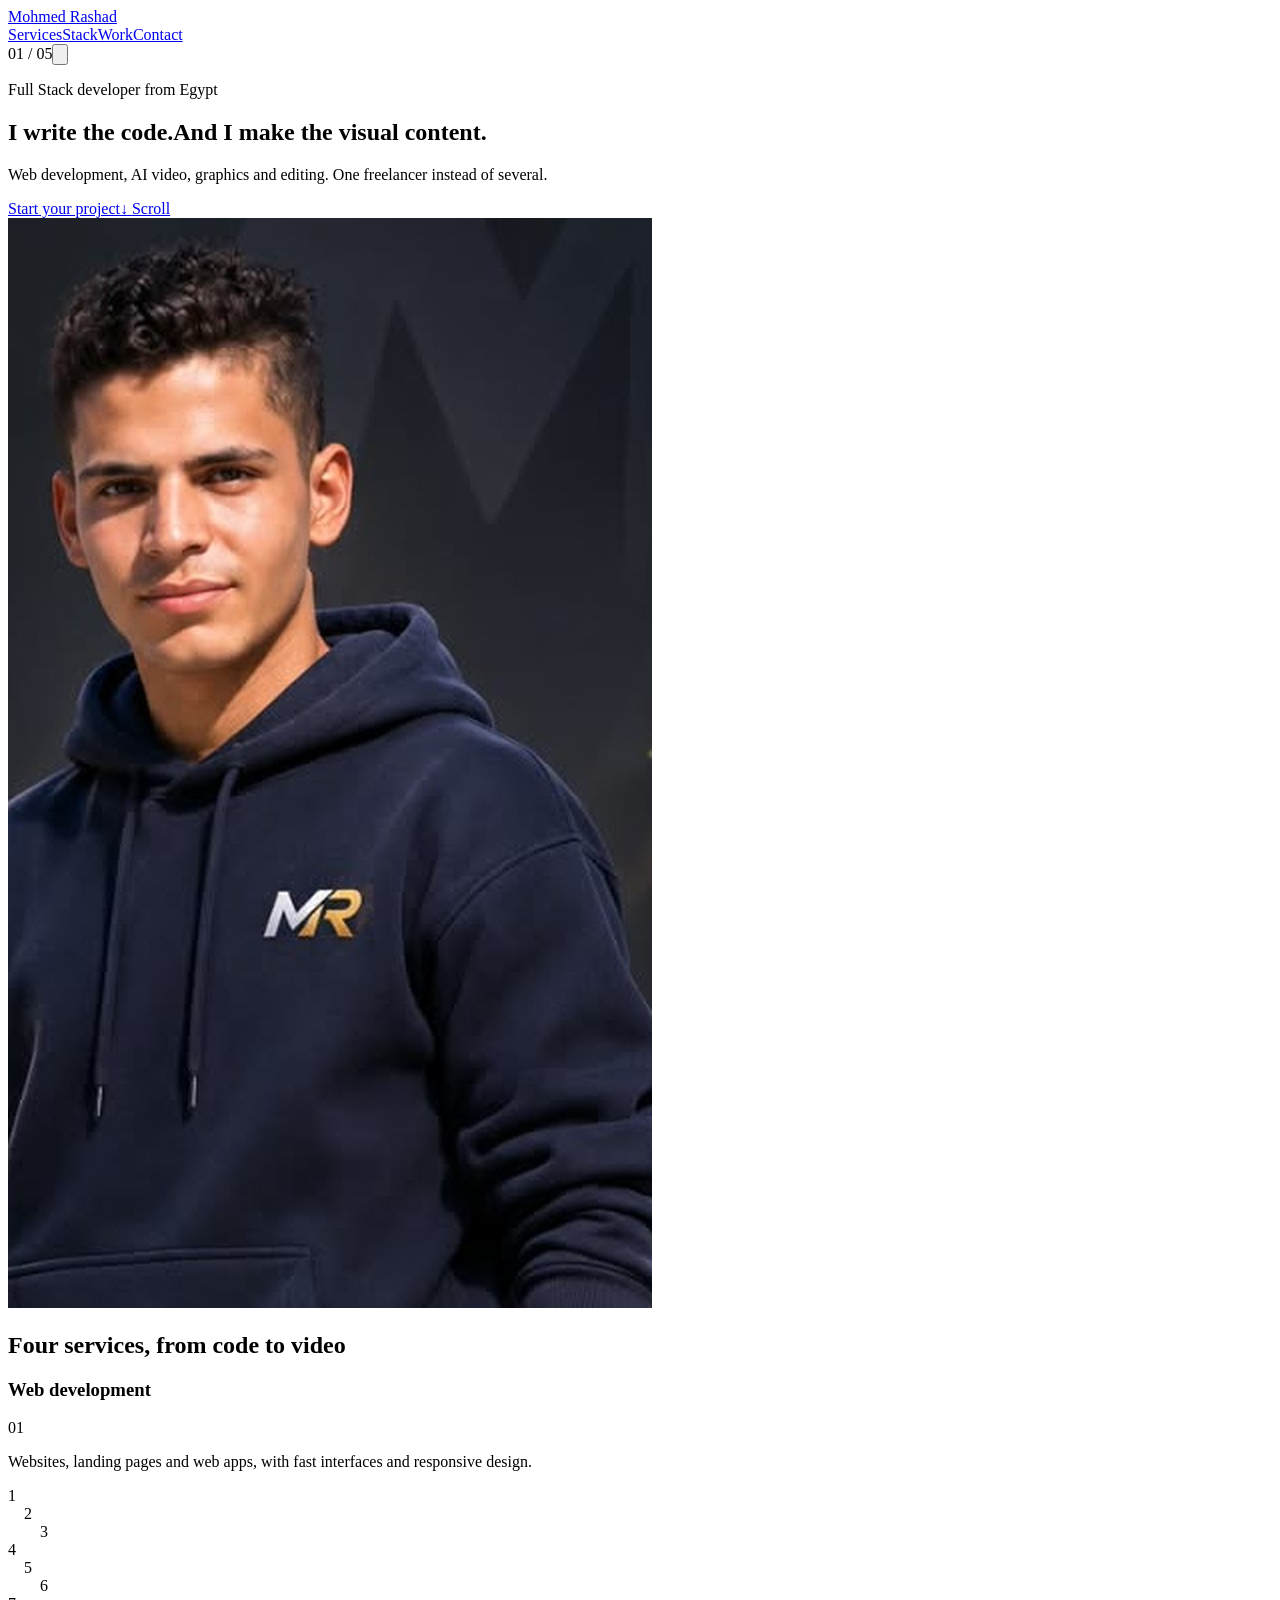
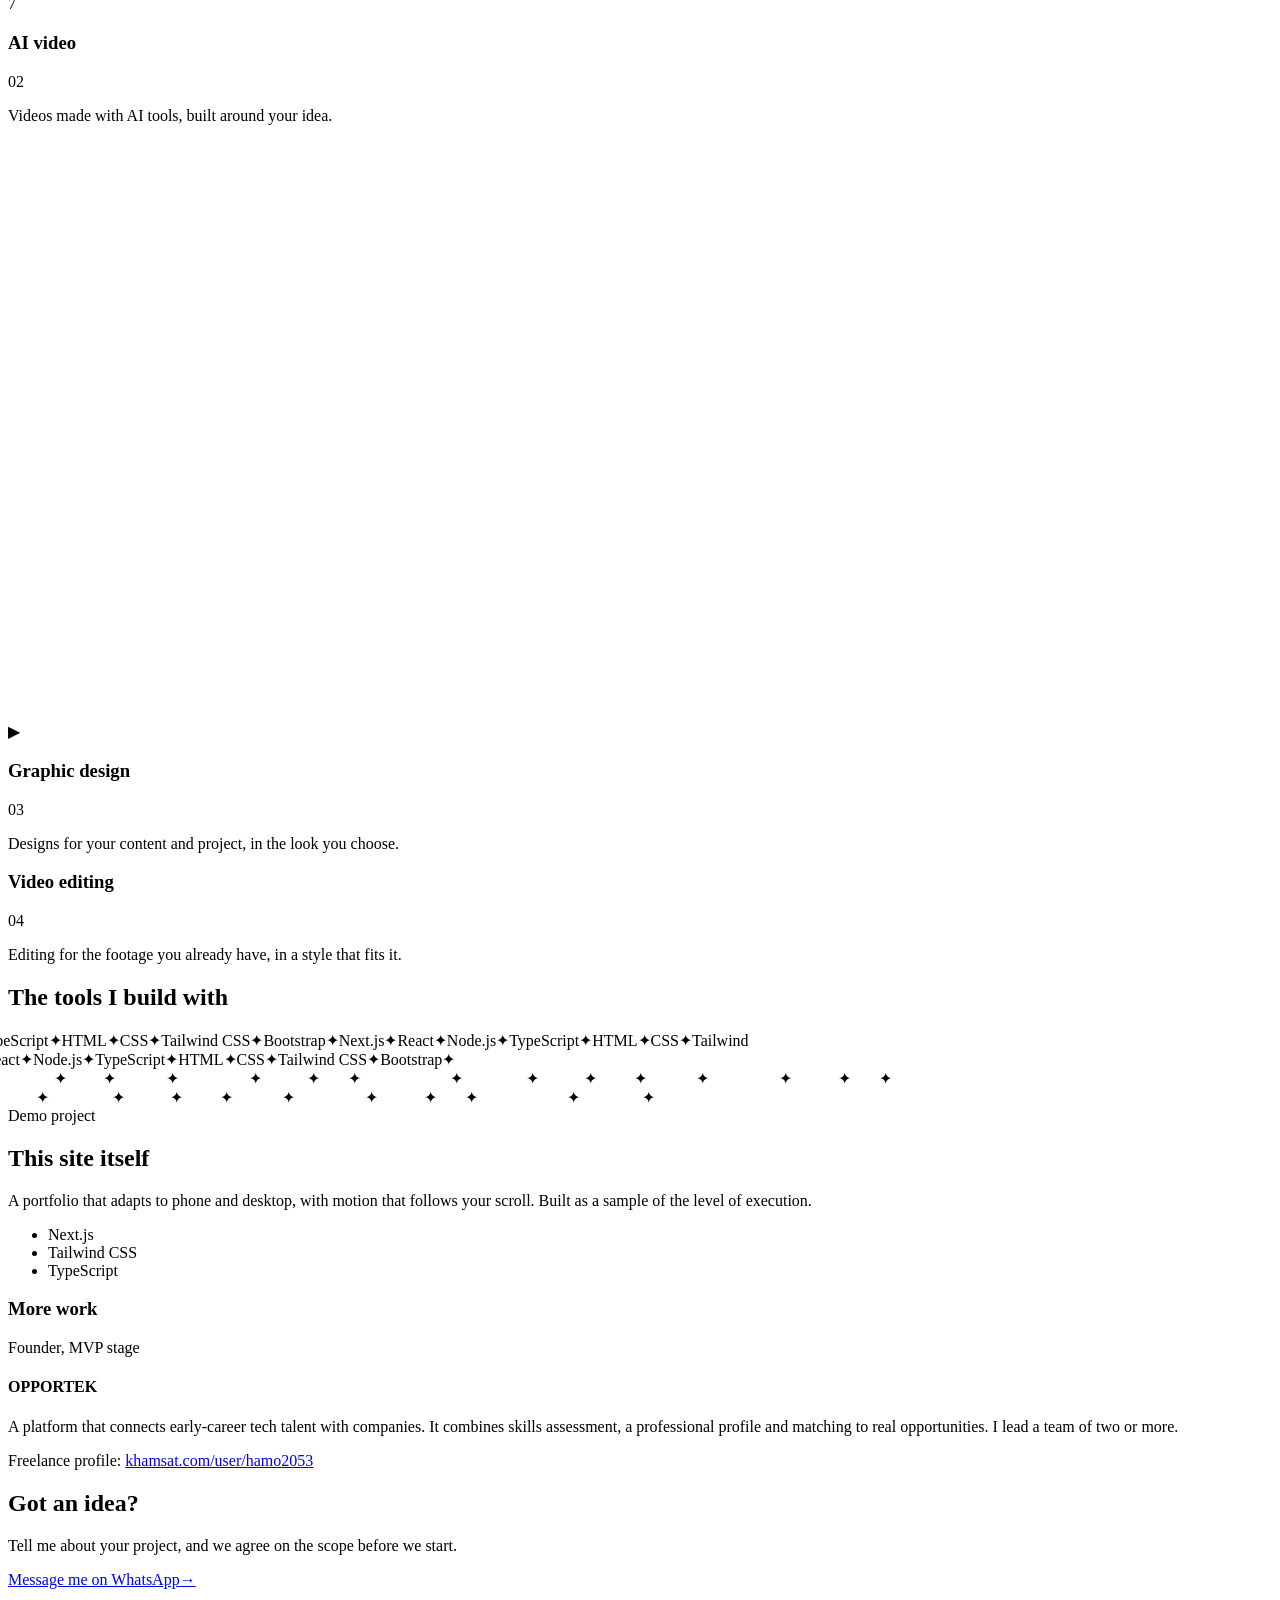
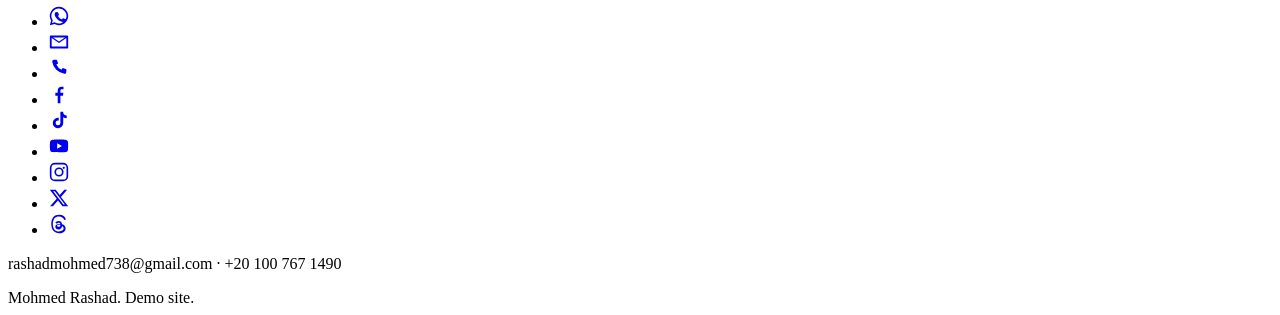
==== index.html @ 0ffff586 "Add site" ====
<!DOCTYPE html><!--8ohWQCSzExVr5HuV6I22x--><html lang="en" dir="ltr"><head><meta charSet="utf-8"/><meta name="viewport" content="width=device-width, initial-scale=1"/><link rel="preload" as="image" href="/mohmed.jpg"/><link rel="stylesheet" href="/_next/static/css/7b2481afb8e5f9ed.css" data-precedence="next"/><link rel="preload" as="script" fetchPriority="low" href="/_next/static/chunks/webpack-4a462cecab786e93.js"/><script src="/_next/static/chunks/4bd1b696-c023c6e3521b1417.js" async=""></script><script src="/_next/static/chunks/255-15b9cc804e0d9c7d.js" async=""></script><script src="/_next/static/chunks/main-app-57e105572605f33e.js" async=""></script><script src="/_next/static/chunks/44530001-bad5cebf75b9317a.js" async=""></script><script src="/_next/static/chunks/943-6d4e2f51609a535b.js" async=""></script><script src="/_next/static/chunks/app/page-1444efe8ddab55c9.js" async=""></script><meta http-equiv="Content-Security-Policy" content="default-src &#x27;self&#x27;; script-src &#x27;self&#x27; &#x27;unsafe-inline&#x27;; style-src &#x27;self&#x27; &#x27;unsafe-inline&#x27;; img-src &#x27;self&#x27; data: https://razhzwxyehsitqlkzyxh.supabase.co; font-src &#x27;self&#x27;; connect-src &#x27;self&#x27; https://razhzwxyehsitqlkzyxh.supabase.co; object-src &#x27;none&#x27;; base-uri &#x27;self&#x27;; form-action &#x27;none&#x27;"/><meta name="referrer" content="strict-origin-when-cross-origin"/><meta name="theme-color" content="#161412"/><title>Mohmed Rashad | Full Stack Developer</title><meta name="description" content="Portfolio of Mohmed Rashad: web development, AI video, graphics and video editing."/><script>try{var t=localStorage.getItem('theme');document.documentElement.dataset.theme=t==='light'?'light':'dark'}catch(e){document.documentElement.dataset.theme='dark'}</script><script src="/_next/static/chunks/polyfills-42372ed130431b0a.js" noModule=""></script></head><body class="antialiased"><div hidden=""><!--$--><!--/$--></div><div><div data-bar="true" class="fixed inset-x-0 top-0 z-50 h-[3px] origin-left scale-x-0 bg-[var(--copper)]"></div><header class="fixed inset-x-0 top-0 z-40 bg-ink/80 backdrop-blur-md"><div class="mx-auto flex max-w-6xl items-center justify-between px-5 py-5 text-paper"><a href="#top" class="font-bold">Mohmed Rashad</a><nav class="hidden gap-7 text-sm md:flex" aria-label="Main navigation"><a href="#services" class="hover:opacity-70">Services</a><a href="#stack" class="hover:opacity-70">Stack</a><a href="#work" class="hover:opacity-70">Work</a><a href="#contact" class="hover:opacity-70">Contact</a></nav><div class="flex items-center gap-4"><span class="font-mono text-sm tabular-nums" dir="ltr"><span data-counter="true">01</span> / <span data-total="true">05</span></span><button type="button" role="switch" aria-checked="false" aria-label="Light mode" class="sw"><span class="sw-thumb"><svg class="sw-moon" viewBox="0 0 24 24" fill="currentColor" aria-hidden="true"><path d="M21 12.8A9 9 0 1 1 11.2 3a7 7 0 0 0 9.8 9.8z"></path></svg><svg class="sw-sun" viewBox="0 0 24 24" fill="none" stroke="currentColor" stroke-width="2.2" stroke-linecap="round" aria-hidden="true"><circle cx="12" cy="12" r="4" fill="currentColor"></circle><path d="M12 2v2M12 20v2M2 12h2M20 12h2M4.9 4.9l1.4 1.4M17.7 17.7l1.4 1.4M4.9 19.1l1.4-1.4M17.7 6.3l1.4-1.4"></path></svg></span></button></div></div></header><main><section id="top" data-sec="true" class="relative flex min-h-screen items-center overflow-hidden bg-ink grain"><div class="relative mx-auto grid w-full max-w-6xl items-center gap-12 px-5 pb-20 pt-32 lg:gap-14 lg:grid-cols-[1fr_auto]"><div><p data-hero="true" class="mask text-sm font-semibold text-cut md:text-base" style="--d:.1s"><span>Full Stack developer from Egypt</span></p><h1 class="mt-5 text-[2.5rem] font-extrabold max-w-3xl leading-[1.08] tracking-tight md:text-6xl md:leading-[1.05] xl:text-7xl"><span data-hero="true" class="mask" style="--d:.2s"><span>I write the code.</span></span><span data-hero="true" class="mask" style="--d:.35s"><span class="text-cut">And I make the visual content.</span></span></h1><p data-hero="true" class="rv mt-8 max-w-xl text-lg leading-8 text-paper/75 md:text-xl" style="--d:.6s">Web development, AI video, graphics and editing. One freelancer instead of several.</p><div data-hero="true" class="rv mt-10 flex flex-wrap items-center gap-4" style="--d:.75s"><a href="#contact" class="rounded-full bg-[var(--copper)] px-8 py-3.5 font-bold text-char transition hover:scale-105">Start your project</a><a href="#services" class="flex items-center gap-2 px-4 py-3 font-semibold text-paper/80 hover:text-paper"><span class="float inline-block">↓</span> <!-- -->Scroll</a></div></div><div data-hero="true" class="rv relative mx-auto w-64 sm:w-72 lg:w-80" style="--d:.5s"><div aria-hidden="true" class="absolute inset-0 translate-x-4 translate-y-4 rounded-[2rem] bg-[var(--copper)]"></div><div data-par="-0.04" class="relative"><img src="/mohmed.jpg" width="644" height="1090" alt="Portrait of Mohmed Rashad" class="relative aspect-[3/4] w-full rounded-[2rem] border border-paper/15 object-cover object-[50%_12%]"/></div></div></div></section><section id="services" data-sec="true" class="pin-wrap relative bg-ink"><div class="pin-sticky sticky top-0 flex h-screen flex-col justify-center overflow-hidden"><div class="mx-auto mb-8 w-full max-w-6xl px-5"><h2 class="rv text-balance text-3xl font-extrabold md:text-5xl">Four services, <span class="text-cut">from code to video</span></h2><div class="mt-5 h-px w-full bg-paper/15"><div data-mark="true" class="h-px origin-left bg-[var(--copper)]" style="transform:scaleX(var(--pp,0))"></div></div></div><div class="pin-track flex w-max gap-6 px-5 md:gap-10 md:px-[8vw]"><article data-panel="true" class="flex h-[58vh] min-h-[420px] w-[82vw] shrink-0 flex-col overflow-hidden rounded-3xl border border-paper/10 bg-ink2 p-6 md:w-[44vw] md:max-w-[640px] md:p-8"><div class="flex items-baseline justify-between"><h3 class="text-2xl font-extrabold md:text-3xl">Web development</h3><span class="font-mono text-cut">01</span></div><p class="mt-2 text-paper/70">Websites, landing pages and web apps, with fast interfaces and responsive design.</p><div dir="ltr" class="mt-auto rounded-2xl bg-ink p-4 font-mono text-xs md:text-sm" aria-hidden="true"><div class="mb-3 flex gap-1.5"><i class="h-2.5 w-2.5 rounded-full bg-[var(--copper)]"></i><i class="h-2.5 w-2.5 rounded-full bg-sand/50"></i><i class="h-2.5 w-2.5 rounded-full bg-sand/25"></i></div><div class="mb-2 flex items-center gap-2" style="opacity:clamp(.12, calc((var(--p,1) - 0.12) * 9), 1);padding-left:0"><span class="text-paper/30">1</span><span class="h-2.5 rounded-full" style="width:62%;background:var(--copper);opacity:1"></span></div><div class="mb-2 flex items-center gap-2" style="opacity:clamp(.12, calc((var(--p,1) - 0.19) * 9), 1);padding-left:16px"><span class="text-paper/30">2</span><span class="h-2.5 rounded-full" style="width:38%;background:var(--sand);opacity:0.5"></span></div><div class="mb-2 flex items-center gap-2" style="opacity:clamp(.12, calc((var(--p,1) - 0.26) * 9), 1);padding-left:32px"><span class="text-paper/30">3</span><span class="h-2.5 rounded-full" style="width:74%;background:var(--copper);opacity:1"></span></div><div class="mb-2 flex items-center gap-2" style="opacity:clamp(.12, calc((var(--p,1) - 0.33) * 9), 1);padding-left:0"><span class="text-paper/30">4</span><span class="h-2.5 rounded-full" style="width:50%;background:var(--sand);opacity:0.5"></span></div><div class="mb-2 flex items-center gap-2" style="opacity:clamp(.12, calc((var(--p,1) - 0.4) * 9), 1);padding-left:16px"><span class="text-paper/30">5</span><span class="h-2.5 rounded-full" style="width:28%;background:var(--copper);opacity:1"></span></div><div class="mb-2 flex items-center gap-2" style="opacity:clamp(.12, calc((var(--p,1) - 0.47000000000000003) * 9), 1);padding-left:32px"><span class="text-paper/30">6</span><span class="h-2.5 rounded-full" style="width:66%;background:var(--sand);opacity:0.5"></span></div><div class="mb-2 flex items-center gap-2" style="opacity:clamp(.12, calc((var(--p,1) - 0.54) * 9), 1);padding-left:0"><span class="text-paper/30">7</span><span class="h-2.5 rounded-full" style="width:44%;background:var(--copper);opacity:1"></span><span class="caret h-4 w-1.5 bg-paper"></span></div></div></article><article data-panel="true" class="flex h-[58vh] min-h-[420px] w-[82vw] shrink-0 flex-col overflow-hidden rounded-3xl border border-paper/10 bg-ink2 p-6 md:w-[44vw] md:max-w-[640px] md:p-8"><div class="flex items-baseline justify-between"><h3 class="text-2xl font-extrabold md:text-3xl">AI video</h3><span class="font-mono text-cut">02</span></div><p class="mt-2 text-paper/70">Videos made with AI tools, built around your idea.</p><div aria-hidden="true" class="relative mt-auto aspect-video w-full overflow-hidden rounded-2xl bg-gradient-to-br from-[var(--copper)] via-[#7a4426] to-char"><div class="absolute rounded-full bg-cream/20" style="width:46%;aspect-ratio:1;left:calc(var(--p,.5) * 60%);top:10%"></div><div class="absolute inset-0 flex items-center justify-center"><span class="flex h-14 w-14 items-center justify-center rounded-full bg-cream text-xl text-char" dir="ltr">▶</span></div><div class="absolute inset-x-4 bottom-4 h-1 rounded-full bg-cream/25"><div class="h-1 rounded-full bg-cream" style="width:calc(var(--p,.5) * 100%)"></div></div></div></article><article data-panel="true" class="flex h-[58vh] min-h-[420px] w-[82vw] shrink-0 flex-col overflow-hidden rounded-3xl border border-paper/10 bg-ink2 p-6 md:w-[44vw] md:max-w-[640px] md:p-8"><div class="flex items-baseline justify-between"><h3 class="text-2xl font-extrabold md:text-3xl">Graphic design</h3><span class="font-mono text-cut">03</span></div><p class="mt-2 text-paper/70">Designs for your content and project, in the look you choose.</p><div aria-hidden="true" class="relative mt-auto flex h-48 items-center justify-center md:h-60"><div class="absolute h-32 w-32 rounded-full bg-[var(--copper)] md:h-40 md:w-40" style="transform:translateX(calc(var(--p,.5) * -70px + 35px))"></div><div class="absolute h-32 w-32 border-2 border-paper md:h-40 md:w-40" style="transform:rotate(calc(var(--p,.5) * 140deg))"></div><div class="absolute h-24 w-24 rounded-2xl bg-sand md:h-28 md:w-28" style="transform:translateX(calc(var(--p,.5) * 70px - 35px)) rotate(calc(var(--p,.5) * -90deg))"></div></div></article><article data-panel="true" class="flex h-[58vh] min-h-[420px] w-[82vw] shrink-0 flex-col overflow-hidden rounded-3xl border border-paper/10 bg-ink2 p-6 md:w-[44vw] md:max-w-[640px] md:p-8"><div class="flex items-baseline justify-between"><h3 class="text-2xl font-extrabold md:text-3xl">Video editing</h3><span class="font-mono text-cut">04</span></div><p class="mt-2 text-paper/70">Editing for the footage you already have, in a style that fits it.</p><div dir="ltr" aria-hidden="true" class="relative mt-auto space-y-2 rounded-2xl bg-ink p-4"><div class="relative h-7"><span class="absolute h-7 rounded-md" style="left:8%;width:30%;background:var(--copper);opacity:1"></span></div><div class="relative h-7"><span class="absolute h-7 rounded-md" style="left:38%;width:24%;background:var(--sand);opacity:0.55"></span></div><div class="relative h-7"><span class="absolute h-7 rounded-md" style="left:64%;width:28%;background:var(--copper);opacity:1"></span></div><div class="relative h-7"><span class="absolute h-7 rounded-md bg-paper/25" style="left:0%;width:22%"></span><span class="absolute h-7 rounded-md bg-paper/25" style="left:26%;width:40%"></span><span class="absolute h-7 rounded-md bg-paper/25" style="left:70%;width:26%"></span></div><div class="absolute inset-y-2 w-0.5 bg-paper" style="left:calc(4% + var(--p,.5) * 92%)"><span class="absolute -top-1 -left-1 h-2.5 w-2.5 rounded-full bg-paper"></span></div></div></article></div></div></section><section id="stack" data-sec="true" class="overflow-hidden bg-paper py-20 text-ink md:py-28"><div class="mx-auto mb-10 max-w-6xl px-5"><h2 class="rv text-3xl font-extrabold md:text-5xl">The tools I build with</h2></div><div class="overflow-hidden" dir="ltr"><div data-row="true" class="flex w-max items-center gap-8 whitespace-nowrap" style="margin-left:-200px"><span class="flex items-center gap-8 text-5xl font-extrabold tracking-tight md:text-8xl"><span style="color:var(--ink)">Next.js</span><span aria-hidden="true" class="text-3xl text-cut">✦</span></span><span class="flex items-center gap-8 text-5xl font-extrabold tracking-tight md:text-8xl"><span style="color:var(--ink)">React</span><span aria-hidden="true" class="text-3xl text-cut">✦</span></span><span class="flex items-center gap-8 text-5xl font-extrabold tracking-tight md:text-8xl"><span style="color:var(--ink)">Node.js</span><span aria-hidden="true" class="text-3xl text-cut">✦</span></span><span class="flex items-center gap-8 text-5xl font-extrabold tracking-tight md:text-8xl"><span style="color:var(--ink)">TypeScript</span><span aria-hidden="true" class="text-3xl text-cut">✦</span></span><span class="flex items-center gap-8 text-5xl font-extrabold tracking-tight md:text-8xl"><span style="color:var(--ink)">HTML</span><span aria-hidden="true" class="text-3xl text-cut">✦</span></span><span class="flex items-center gap-8 text-5xl font-extrabold tracking-tight md:text-8xl"><span style="color:var(--ink)">CSS</span><span aria-hidden="true" class="text-3xl text-cut">✦</span></span><span class="flex items-center gap-8 text-5xl font-extrabold tracking-tight md:text-8xl"><span style="color:var(--ink)">Tailwind CSS</span><span aria-hidden="true" class="text-3xl text-cut">✦</span></span><span class="flex items-center gap-8 text-5xl font-extrabold tracking-tight md:text-8xl"><span style="color:var(--ink)">Bootstrap</span><span aria-hidden="true" class="text-3xl text-cut">✦</span></span><span class="flex items-center gap-8 text-5xl font-extrabold tracking-tight md:text-8xl"><span style="color:var(--ink)">Next.js</span><span aria-hidden="true" class="text-3xl text-cut">✦</span></span><span class="flex items-center gap-8 text-5xl font-extrabold tracking-tight md:text-8xl"><span style="color:var(--ink)">React</span><span aria-hidden="true" class="text-3xl text-cut">✦</span></span><span class="flex items-center gap-8 text-5xl font-extrabold tracking-tight md:text-8xl"><span style="color:var(--ink)">Node.js</span><span aria-hidden="true" class="text-3xl text-cut">✦</span></span><span class="flex items-center gap-8 text-5xl font-extrabold tracking-tight md:text-8xl"><span style="color:var(--ink)">TypeScript</span><span aria-hidden="true" class="text-3xl text-cut">✦</span></span><span class="flex items-center gap-8 text-5xl font-extrabold tracking-tight md:text-8xl"><span style="color:var(--ink)">HTML</span><span aria-hidden="true" class="text-3xl text-cut">✦</span></span><span class="flex items-center gap-8 text-5xl font-extrabold tracking-tight md:text-8xl"><span style="color:var(--ink)">CSS</span><span aria-hidden="true" class="text-3xl text-cut">✦</span></span><span class="flex items-center gap-8 text-5xl font-extrabold tracking-tight md:text-8xl"><span style="color:var(--ink)">Tailwind CSS</span><span aria-hidden="true" class="text-3xl text-cut">✦</span></span><span class="flex items-center gap-8 text-5xl font-extrabold tracking-tight md:text-8xl"><span style="color:var(--ink)">Bootstrap</span><span aria-hidden="true" class="text-3xl text-cut">✦</span></span><span class="flex items-center gap-8 text-5xl font-extrabold tracking-tight md:text-8xl"><span style="color:var(--ink)">Next.js</span><span aria-hidden="true" class="text-3xl text-cut">✦</span></span><span class="flex items-center gap-8 text-5xl font-extrabold tracking-tight md:text-8xl"><span style="color:var(--ink)">React</span><span aria-hidden="true" class="text-3xl text-cut">✦</span></span><span class="flex items-center gap-8 text-5xl font-extrabold tracking-tight md:text-8xl"><span style="color:var(--ink)">Node.js</span><span aria-hidden="true" class="text-3xl text-cut">✦</span></span><span class="flex items-center gap-8 text-5xl font-extrabold tracking-tight md:text-8xl"><span style="color:var(--ink)">TypeScript</span><span aria-hidden="true" class="text-3xl text-cut">✦</span></span><span class="flex items-center gap-8 text-5xl font-extrabold tracking-tight md:text-8xl"><span style="color:var(--ink)">HTML</span><span aria-hidden="true" class="text-3xl text-cut">✦</span></span><span class="flex items-center gap-8 text-5xl font-extrabold tracking-tight md:text-8xl"><span style="color:var(--ink)">CSS</span><span aria-hidden="true" class="text-3xl text-cut">✦</span></span><span class="flex items-center gap-8 text-5xl font-extrabold tracking-tight md:text-8xl"><span style="color:var(--ink)">Tailwind CSS</span><span aria-hidden="true" class="text-3xl text-cut">✦</span></span><span class="flex items-center gap-8 text-5xl font-extrabold tracking-tight md:text-8xl"><span style="color:var(--ink)">Bootstrap</span><span aria-hidden="true" class="text-3xl text-cut">✦</span></span></div></div><div class="h-3 md:h-6"></div><div class="overflow-hidden" dir="ltr"><div data-row="true" class="flex w-max items-center gap-8 whitespace-nowrap" style="margin-left:0px"><span class="flex items-center gap-8 text-5xl font-extrabold tracking-tight md:text-8xl"><span style="color:transparent;-webkit-text-stroke:1.5px var(--ink)">Next.js</span><span aria-hidden="true" class="text-3xl text-cut">✦</span></span><span class="flex items-center gap-8 text-5xl font-extrabold tracking-tight md:text-8xl"><span style="color:transparent;-webkit-text-stroke:1.5px var(--ink)">React</span><span aria-hidden="true" class="text-3xl text-cut">✦</span></span><span class="flex items-center gap-8 text-5xl font-extrabold tracking-tight md:text-8xl"><span style="color:transparent;-webkit-text-stroke:1.5px var(--ink)">Node.js</span><span aria-hidden="true" class="text-3xl text-cut">✦</span></span><span class="flex items-center gap-8 text-5xl font-extrabold tracking-tight md:text-8xl"><span style="color:transparent;-webkit-text-stroke:1.5px var(--ink)">TypeScript</span><span aria-hidden="true" class="text-3xl text-cut">✦</span></span><span class="flex items-center gap-8 text-5xl font-extrabold tracking-tight md:text-8xl"><span style="color:transparent;-webkit-text-stroke:1.5px var(--ink)">HTML</span><span aria-hidden="true" class="text-3xl text-cut">✦</span></span><span class="flex items-center gap-8 text-5xl font-extrabold tracking-tight md:text-8xl"><span style="color:transparent;-webkit-text-stroke:1.5px var(--ink)">CSS</span><span aria-hidden="true" class="text-3xl text-cut">✦</span></span><span class="flex items-center gap-8 text-5xl font-extrabold tracking-tight md:text-8xl"><span style="color:transparent;-webkit-text-stroke:1.5px var(--ink)">Tailwind CSS</span><span aria-hidden="true" class="text-3xl text-cut">✦</span></span><span class="flex items-center gap-8 text-5xl font-extrabold tracking-tight md:text-8xl"><span style="color:transparent;-webkit-text-stroke:1.5px var(--ink)">Bootstrap</span><span aria-hidden="true" class="text-3xl text-cut">✦</span></span><span class="flex items-center gap-8 text-5xl font-extrabold tracking-tight md:text-8xl"><span style="color:transparent;-webkit-text-stroke:1.5px var(--ink)">Next.js</span><span aria-hidden="true" class="text-3xl text-cut">✦</span></span><span class="flex items-center gap-8 text-5xl font-extrabold tracking-tight md:text-8xl"><span style="color:transparent;-webkit-text-stroke:1.5px var(--ink)">React</span><span aria-hidden="true" class="text-3xl text-cut">✦</span></span><span class="flex items-center gap-8 text-5xl font-extrabold tracking-tight md:text-8xl"><span style="color:transparent;-webkit-text-stroke:1.5px var(--ink)">Node.js</span><span aria-hidden="true" class="text-3xl text-cut">✦</span></span><span class="flex items-center gap-8 text-5xl font-extrabold tracking-tight md:text-8xl"><span style="color:transparent;-webkit-text-stroke:1.5px var(--ink)">TypeScript</span><span aria-hidden="true" class="text-3xl text-cut">✦</span></span><span class="flex items-center gap-8 text-5xl font-extrabold tracking-tight md:text-8xl"><span style="color:transparent;-webkit-text-stroke:1.5px var(--ink)">HTML</span><span aria-hidden="true" class="text-3xl text-cut">✦</span></span><span class="flex items-center gap-8 text-5xl font-extrabold tracking-tight md:text-8xl"><span style="color:transparent;-webkit-text-stroke:1.5px var(--ink)">CSS</span><span aria-hidden="true" class="text-3xl text-cut">✦</span></span><span class="flex items-center gap-8 text-5xl font-extrabold tracking-tight md:text-8xl"><span style="color:transparent;-webkit-text-stroke:1.5px var(--ink)">Tailwind CSS</span><span aria-hidden="true" class="text-3xl text-cut">✦</span></span><span class="flex items-center gap-8 text-5xl font-extrabold tracking-tight md:text-8xl"><span style="color:transparent;-webkit-text-stroke:1.5px var(--ink)">Bootstrap</span><span aria-hidden="true" class="text-3xl text-cut">✦</span></span><span class="flex items-center gap-8 text-5xl font-extrabold tracking-tight md:text-8xl"><span style="color:transparent;-webkit-text-stroke:1.5px var(--ink)">Next.js</span><span aria-hidden="true" class="text-3xl text-cut">✦</span></span><span class="flex items-center gap-8 text-5xl font-extrabold tracking-tight md:text-8xl"><span style="color:transparent;-webkit-text-stroke:1.5px var(--ink)">React</span><span aria-hidden="true" class="text-3xl text-cut">✦</span></span><span class="flex items-center gap-8 text-5xl font-extrabold tracking-tight md:text-8xl"><span style="color:transparent;-webkit-text-stroke:1.5px var(--ink)">Node.js</span><span aria-hidden="true" class="text-3xl text-cut">✦</span></span><span class="flex items-center gap-8 text-5xl font-extrabold tracking-tight md:text-8xl"><span style="color:transparent;-webkit-text-stroke:1.5px var(--ink)">TypeScript</span><span aria-hidden="true" class="text-3xl text-cut">✦</span></span><span class="flex items-center gap-8 text-5xl font-extrabold tracking-tight md:text-8xl"><span style="color:transparent;-webkit-text-stroke:1.5px var(--ink)">HTML</span><span aria-hidden="true" class="text-3xl text-cut">✦</span></span><span class="flex items-center gap-8 text-5xl font-extrabold tracking-tight md:text-8xl"><span style="color:transparent;-webkit-text-stroke:1.5px var(--ink)">CSS</span><span aria-hidden="true" class="text-3xl text-cut">✦</span></span><span class="flex items-center gap-8 text-5xl font-extrabold tracking-tight md:text-8xl"><span style="color:transparent;-webkit-text-stroke:1.5px var(--ink)">Tailwind CSS</span><span aria-hidden="true" class="text-3xl text-cut">✦</span></span><span class="flex items-center gap-8 text-5xl font-extrabold tracking-tight md:text-8xl"><span style="color:transparent;-webkit-text-stroke:1.5px var(--ink)">Bootstrap</span><span aria-hidden="true" class="text-3xl text-cut">✦</span></span></div></div></section><section id="work" data-sec="true" class="relative overflow-hidden bg-ink py-24 md:py-36"><div class="mx-auto grid max-w-6xl items-center gap-14 px-5 md:grid-cols-2"><div><span class="rv inline-block rounded-full border border-cut px-4 py-1 text-sm font-semibold text-cut">Demo project</span><h2 class="rv mt-5 text-4xl font-extrabold leading-tight md:text-6xl" style="--d:.1s">This site itself</h2><p class="rv mt-5 max-w-md text-lg leading-8 text-paper/75" style="--d:.2s">A portfolio that adapts to phone and desktop, with motion that follows your scroll. Built as a sample of the level of execution.</p><ul class="rv mt-6 flex flex-wrap gap-2" dir="ltr" style="--d:.3s"><li class="rounded-full bg-paper/10 px-4 py-1.5 text-sm font-medium">Next.js</li><li class="rounded-full bg-paper/10 px-4 py-1.5 text-sm font-medium">Tailwind CSS</li><li class="rounded-full bg-paper/10 px-4 py-1.5 text-sm font-medium">TypeScript</li></ul></div><div aria-hidden="true" class="relative mx-auto h-72 w-full max-w-md md:h-96"><div data-par="0.04" class="absolute right-0 top-0 h-[78%] w-[78%] rounded-2xl border border-paper/15 bg-ink2 p-4"><div class="mb-3 flex gap-1.5"><i class="h-2 w-2 rounded-full bg-paper/40"></i><i class="h-2 w-2 rounded-full bg-paper/25"></i></div><div class="h-3 w-1/2 rounded-full bg-paper/30"></div><div class="mt-3 h-3 w-3/4 rounded-full bg-paper/15"></div></div><div data-par="-0.05" class="absolute bottom-0 left-0 h-[70%] w-[70%] rounded-2xl bg-[var(--copper)] p-4 text-char"><div class="h-4 w-2/3 rounded-full bg-char"></div><div class="mt-3 h-3 w-full rounded-full bg-char/40"></div><div class="mt-2 h-3 w-4/5 rounded-full bg-char/40"></div><div class="mt-6 h-9 w-28 rounded-full bg-char"></div></div></div></div><div class="relative z-10 mx-auto mt-32 max-w-6xl px-5 pt-4"><h3 id="more-work" class="rv scroll-mt-24 text-2xl font-extrabold md:text-3xl">More work</h3><div class="mt-6 grid gap-5 md:grid-cols-2"><article class="rounded-3xl border border-paper/15 bg-ink2 p-6 md:p-8"><span class="inline-block rounded-full border border-cut px-3 py-1 text-xs font-semibold text-cut">Founder, MVP stage</span><h4 class="mt-4 text-2xl font-extrabold">OPPORTEK</h4><p class="mt-3 leading-7 text-paper/75">A platform that connects early-career tech talent with companies. It combines skills assessment, a professional profile and matching to real opportunities. I lead a team of two or more.</p></article></div><p class="rv mt-10 text-sm text-paper/60">Freelance profile:<!-- --> <a href="https://khamsat.com/user/hamo2053" target="_blank" rel="noopener noreferrer" class="text-cut underline underline-offset-4">khamsat.com/user/hamo2053</a></p></div></section><section id="contact" data-sec="true" class="bg-[var(--copper)] px-5 py-24 text-center text-char md:py-36"><h2 class="mask text-5xl font-extrabold md:text-8xl"><span>Got an idea?</span></h2><p class="rv mx-auto mt-5 max-w-md text-lg font-medium">Tell me about your project, and we agree on the scope before we start.</p><div class="rv"><div><a href="https://wa.me/201007671490" target="_blank" rel="noopener noreferrer" class="group relative mt-8 inline-flex items-center gap-3 rounded-full bg-char px-9 py-4 text-lg font-bold text-cream transition-transform duration-300 hover:scale-105 active:scale-95">Message me on WhatsApp<span aria-hidden="true" class="transition-transform duration-300 group-hover:translate-x-1">→</span></a><ul class="mx-auto mt-8 flex max-w-md flex-wrap items-center justify-center gap-3" aria-label="Contact and social links"><li><a href="https://wa.me/201007671490" aria-label="WhatsApp" title="WhatsApp" target="_blank" rel="noopener noreferrer" class="grid h-12 w-12 place-items-center rounded-full border border-char/40 text-char transition duration-300 hover:scale-110 hover:bg-char hover:text-cream"><svg viewBox="0 0 24 24" width="22" height="22" fill="currentColor" aria-hidden="true"><path d="M12 2a10 10 0 0 0-8.6 15.1L2 22l5.1-1.3A10 10 0 1 0 12 2Zm0 1.8a8.2 8.2 0 1 1-4.3 15.2l-.3-.2-3 .8.8-2.9-.2-.3A8.2 8.2 0 0 1 12 3.8Zm-3 3.7c-.2 0-.5.1-.7.4-.3.3-1 1-1 2.4s1 2.8 1.2 3c.1.2 2 3.2 5 4.4 2.5 1 3 .8 3.5.7.6-.1 1.8-.7 2-1.4.3-.7.3-1.3.2-1.4-.1-.1-.3-.2-.6-.3l-1.8-.9c-.2-.1-.4-.1-.6.1l-.8 1c-.1.2-.3.2-.6.1-.3-.1-1.2-.4-2.2-1.400-.8-.7-1.400-1.600-1.500-1.900-.2-.3 0-.4.1-.6l.4-.5.3-.4v-.4l-.9-2.100c-.2-.5-.4-.4-.6-.4Z"></path></svg></a></li><li><a href="mailto:rashadmohmed738@gmail.com" aria-label="Email" title="Email" class="grid h-12 w-12 place-items-center rounded-full border border-char/40 text-char transition duration-300 hover:scale-110 hover:bg-char hover:text-cream"><svg viewBox="0 0 24 24" width="22" height="22" fill="currentColor" aria-hidden="true"><path d="M3 5h18a1 1 0 0 1 1 1v12a1 1 0 0 1-1 1H3a1 1 0 0 1-1-1V6a1 1 0 0 1 1-1Zm1 2.600V17h16V7.600l-8 5.400-8-5.400Zm1.500-.6 6.500 4.400L18.500 7h-13Z"></path></svg></a></li><li><a href="tel:+201007671490" aria-label="Phone" title="Phone" class="grid h-12 w-12 place-items-center rounded-full border border-char/40 text-char transition duration-300 hover:scale-110 hover:bg-char hover:text-cream"><svg viewBox="0 0 24 24" width="22" height="22" fill="currentColor" aria-hidden="true"><path d="M6.600 3h3l1.500 4-2 1.300a11 11 0 0 0 5.600 5.600l1.300-2 4 1.500v3a2 2 0 0 1-2.100 2A16 16 0 0 1 4.600 5.100 2 2 0 0 1 6.600 3Z"></path></svg></a></li><li><a href="https://www.facebook.com/share/1LtPQgAUmu/" aria-label="Facebook" title="Facebook" target="_blank" rel="noopener noreferrer" class="grid h-12 w-12 place-items-center rounded-full border border-char/40 text-char transition duration-300 hover:scale-110 hover:bg-char hover:text-cream"><svg viewBox="0 0 24 24" width="22" height="22" fill="currentColor" aria-hidden="true"><path d="M13.500 22v-8.200h2.800l.5-3.300h-3.300V8.600c0-1 .4-1.700 1.800-1.700h1.600V4.100C16.600 4 15.700 4 14.800 4 12.400 4 10.600 5.500 10.600 8.200v2.300H8v3.300h2.600V22h2.900Z"></path></svg></a></li><li><a href="https://www.tiktok.com/@mr_tecnlogy" aria-label="TikTok" title="TikTok" target="_blank" rel="noopener noreferrer" class="grid h-12 w-12 place-items-center rounded-full border border-char/40 text-char transition duration-300 hover:scale-110 hover:bg-char hover:text-cream"><svg viewBox="0 0 24 24" width="22" height="22" fill="currentColor" aria-hidden="true"><path d="M16.500 3h-3v12.200a2.600 2.600 0 1 1-2.600-2.600c.3 0 .5 0 .8.100V9.600a5.700 5.700 0 1 0 4.900 5.600V9a6.500 6.500 0 0 0 3.800 1.200V7.200A3.900 3.900 0 0 1 16.500 3Z"></path></svg></a></li><li><a href="https://youtube.com/@mrtechnology-e8c?si=Qya4xEziusAWMQGD" aria-label="YouTube" title="YouTube" target="_blank" rel="noopener noreferrer" class="grid h-12 w-12 place-items-center rounded-full border border-char/40 text-char transition duration-300 hover:scale-110 hover:bg-char hover:text-cream"><svg viewBox="0 0 24 24" width="22" height="22" fill="currentColor" aria-hidden="true"><path d="M21.600 7.200a2.500 2.500 0 0 0-1.800-1.800C18.200 5 12 5 12 5s-6.200 0-7.800.4A2.500 2.500 0 0 0 2.400 7.200C2 8.800 2 12 2 12s0 3.200.4 4.800a2.500 2.500 0 0 0 1.800 1.800C5.800 19 12 19 12 19s6.200 0 7.800-.4a2.500 2.500 0 0 0 1.800-1.800c.4-1.600.4-4.800.4-4.800s0-3.200-.4-4.800ZM10 15V9l5.200 3L10 15Z"></path></svg></a></li><li><a href="https://www.instagram.com/mr.technology.9?evlk=MWVzMDhkemQxazZlNQ==" aria-label="Instagram" title="Instagram" target="_blank" rel="noopener noreferrer" class="grid h-12 w-12 place-items-center rounded-full border border-char/40 text-char transition duration-300 hover:scale-110 hover:bg-char hover:text-cream"><svg viewBox="0 0 24 24" width="22" height="22" fill="currentColor" aria-hidden="true"><path d="M7.500 2h9A5.500 5.500 0 0 1 22 7.500v9a5.500 5.500 0 0 1-5.500 5.500h-9A5.500 5.500 0 0 1 2 16.500v-9A5.500 5.500 0 0 1 7.500 2Zm0 1.800A3.700 3.700 0 0 0 3.800 7.500v9a3.700 3.700 0 0 0 3.700 3.700h9a3.700 3.700 0 0 0 3.700-3.700v-9a3.700 3.700 0 0 0-3.700-3.700h-9ZM12 7a5 5 0 1 1 0 10 5 5 0 0 1 0-10Zm0 1.800a3.200 3.200 0 1 0 0 6.400 3.200 3.200 0 0 0 0-6.400Zm5.200-2.600a1.200 1.200 0 1 1 0 2.400 1.200 1.200 0 0 1 0-2.400Z"></path></svg></a></li><li><a href="https://x.com/MRTechnolohgm9" aria-label="X (Twitter)" title="X (Twitter)" target="_blank" rel="noopener noreferrer" class="grid h-12 w-12 place-items-center rounded-full border border-char/40 text-char transition duration-300 hover:scale-110 hover:bg-char hover:text-cream"><svg viewBox="0 0 24 24" width="22" height="22" fill="currentColor" aria-hidden="true"><path d="M17.800 3h3.100l-6.800 7.800L22 21h-6.200l-4.900-6.300L5.300 21H2.200l7.300-8.300L2 3h6.400l4.400 5.800L17.800 3Zm-1.100 16.200h1.700L7.400 4.700H5.600l11.100 14.500Z"></path></svg></a></li><li><a href="https://www.threads.com/@mr.technology.9" aria-label="Threads" title="Threads" target="_blank" rel="noopener noreferrer" class="grid h-12 w-12 place-items-center rounded-full border border-char/40 text-char transition duration-300 hover:scale-110 hover:bg-char hover:text-cream"><svg viewBox="0 0 24 24" width="22" height="22" fill="currentColor" aria-hidden="true"><path d="M12.200 2C6.900 2 3.600 5.500 3.600 12s3.300 10 8.600 10c4.300 0 7-2 7-5.200 0-2.300-1.500-3.900-3.800-4.500-.2-2.300-1.600-3.600-3.800-3.600-1.600 0-2.900.8-3.500 2l1.600.9c.4-.8 1.100-1.100 1.900-1.100 1.100 0 1.800.6 2 1.700a8 8 0 0 0-1.800-.2c-2.300 0-3.800 1.200-3.800 3 0 1.800 1.500 3 3.500 3 2.200 0 3.600-1.300 3.800-3.500 1.100.4 1.700 1.100 1.700 2.200 0 1.800-1.700 3.400-5 3.400-4.200 0-6.700-2.700-6.700-8.200s2.500-8.200 6.700-8.200c3 0 4.900 1.300 5.700 3.800l1.800-.5C18.800 3.800 16.200 2 12.200 2Zm-.6 10.800c.6 0 1.300 0 1.900.2-.1 1.400-.8 2.100-1.900 2.100-.9 0-1.600-.5-1.600-1.200 0-.7.600-1.100 1.600-1.100Z"></path></svg></a></li></ul><p class="mt-5 text-sm font-medium">rashadmohmed738@gmail.com · +20 100 767 1490</p></div></div></section></main><footer class="bg-ink py-6 text-center text-sm text-paper/60">Mohmed Rashad. Demo site.</footer></div><!--$--><!--/$--><script src="/_next/static/chunks/webpack-4a462cecab786e93.js" id="_R_" async=""></script><script>(self.__next_f=self.__next_f||[]).push([0])</script><script>self.__next_f.push([1,"1:\"$Sreact.fragment\"\n2:I[9766,[],\"\"]\n3:I[8924,[],\"\"]\n4:I[1959,[],\"ClientPageRoot\"]\n5:I[1713,[\"730\",\"static/chunks/44530001-bad5cebf75b9317a.js\",\"943\",\"static/chunks/943-6d4e2f51609a535b.js\",\"974\",\"static/chunks/app/page-1444efe8ddab55c9.js\"],\"default\"]\n8:I[4431,[],\"OutletBoundary\"]\na:I[5278,[],\"AsyncMetadataOutlet\"]\nc:I[4431,[],\"ViewportBoundary\"]\ne:I[4431,[],\"MetadataBoundary\"]\nf:\"$Sreact.suspense\"\n11:I[7150,[],\"\"]\n:HL[\"/_next/static/css/7b2481afb8e5f9ed.css\",\"style\"]\n"])</script><script>self.__next_f.push([1,"0:{\"P\":null,\"b\":\"8ohWQCSzExVr5HuV6I22x\",\"p\":\"\",\"c\":[\"\",\"\"],\"i\":false,\"f\":[[[\"\",{\"children\":[\"__PAGE__\",{}]},\"$undefined\",\"$undefined\",true],[\"\",[\"$\",\"$1\",\"c\",{\"children\":[[[\"$\",\"link\",\"0\",{\"rel\":\"stylesheet\",\"href\":\"/_next/static/css/7b2481afb8e5f9ed.css\",\"precedence\":\"next\",\"crossOrigin\":\"$undefined\",\"nonce\":\"$undefined\"}]],[\"$\",\"html\",null,{\"lang\":\"en\",\"dir\":\"ltr\",\"suppressHydrationWarning\":true,\"children\":[[\"$\",\"head\",null,{\"children\":[[\"$\",\"meta\",null,{\"httpEquiv\":\"Content-Security-Policy\",\"content\":\"default-src 'self'; script-src 'self' 'unsafe-inline'; style-src 'self' 'unsafe-inline'; img-src 'self' data: https://razhzwxyehsitqlkzyxh.supabase.co; font-src 'self'; connect-src 'self' https://razhzwxyehsitqlkzyxh.supabase.co; object-src 'none'; base-uri 'self'; form-action 'none'\"}],[\"$\",\"meta\",null,{\"name\":\"referrer\",\"content\":\"strict-origin-when-cross-origin\"}],[\"$\",\"script\",null,{\"dangerouslySetInnerHTML\":{\"__html\":\"try{var t=localStorage.getItem('theme');document.documentElement.dataset.theme=t==='light'?'light':'dark'}catch(e){document.documentElement.dataset.theme='dark'}\"}}]]}],[\"$\",\"body\",null,{\"className\":\"antialiased\",\"children\":[\"$\",\"$L2\",null,{\"parallelRouterKey\":\"children\",\"error\":\"$undefined\",\"errorStyles\":\"$undefined\",\"errorScripts\":\"$undefined\",\"template\":[\"$\",\"$L3\",null,{}],\"templateStyles\":\"$undefined\",\"templateScripts\":\"$undefined\",\"notFound\":[[[\"$\",\"title\",null,{\"children\":\"404: This page could not be found.\"}],[\"$\",\"div\",null,{\"style\":{\"fontFamily\":\"system-ui,\\\"Segoe UI\\\",Roboto,Helvetica,Arial,sans-serif,\\\"Apple Color Emoji\\\",\\\"Segoe UI Emoji\\\"\",\"height\":\"100vh\",\"textAlign\":\"center\",\"display\":\"flex\",\"flexDirection\":\"column\",\"alignItems\":\"center\",\"justifyContent\":\"center\"},\"children\":[\"$\",\"div\",null,{\"children\":[[\"$\",\"style\",null,{\"dangerouslySetInnerHTML\":{\"__html\":\"body{color:#000;background:#fff;margin:0}.next-error-h1{border-right:1px solid rgba(0,0,0,.3)}@media (prefers-color-scheme:dark){body{color:#fff;background:#000}.next-error-h1{border-right:1px solid rgba(255,255,255,.3)}}\"}}],[\"$\",\"h1\",null,{\"className\":\"next-error-h1\",\"style\":{\"display\":\"inline-block\",\"margin\":\"0 20px 0 0\",\"padding\":\"0 23px 0 0\",\"fontSize\":24,\"fontWeight\":500,\"verticalAlign\":\"top\",\"lineHeight\":\"49px\"},\"children\":404}],[\"$\",\"div\",null,{\"style\":{\"display\":\"inline-block\"},\"children\":[\"$\",\"h2\",null,{\"style\":{\"fontSize\":14,\"fontWeight\":400,\"lineHeight\":\"49px\",\"margin\":0},\"children\":\"This page could not be found.\"}]}]]}]}]],[]],\"forbidden\":\"$undefined\",\"unauthorized\":\"$undefined\"}]}]]}]]}],{\"children\":[\"__PAGE__\",[\"$\",\"$1\",\"c\",{\"children\":[[\"$\",\"$L4\",null,{\"Component\":\"$5\",\"searchParams\":{},\"params\":{},\"promises\":[\"$@6\",\"$@7\"]}],null,[\"$\",\"$L8\",null,{\"children\":[\"$L9\",[\"$\",\"$La\",null,{\"promise\":\"$@b\"}]]}]]}],{},null,false]},null,false],[\"$\",\"$1\",\"h\",{\"children\":[null,[[\"$\",\"$Lc\",null,{\"children\":\"$Ld\"}],null],[\"$\",\"$Le\",null,{\"children\":[\"$\",\"div\",null,{\"hidden\":true,\"children\":[\"$\",\"$f\",null,{\"fallback\":null,\"children\":\"$L10\"}]}]}]]}],false]],\"m\":\"$undefined\",\"G\":[\"$11\",[]],\"s\":false,\"S\":true}\n"])</script><script>self.__next_f.push([1,"6:{}\n7:\"$0:f:0:1:2:children:1:props:children:0:props:params\"\n"])</script><script>self.__next_f.push([1,"d:[[\"$\",\"meta\",\"0\",{\"charSet\":\"utf-8\"}],[\"$\",\"meta\",\"1\",{\"name\":\"viewport\",\"content\":\"width=device-width, initial-scale=1\"}],[\"$\",\"meta\",\"2\",{\"name\":\"theme-color\",\"content\":\"#161412\"}]]\n9:null\n"])</script><script>self.__next_f.push([1,"b:{\"metadata\":[[\"$\",\"title\",\"0\",{\"children\":\"Mohmed Rashad | Full Stack Developer\"}],[\"$\",\"meta\",\"1\",{\"name\":\"description\",\"content\":\"Portfolio of Mohmed Rashad: web development, AI video, graphics and video editing.\"}]],\"error\":null,\"digest\":\"$undefined\"}\n"])</script><script>self.__next_f.push([1,"10:\"$b:metadata\"\n"])</script></body></html>
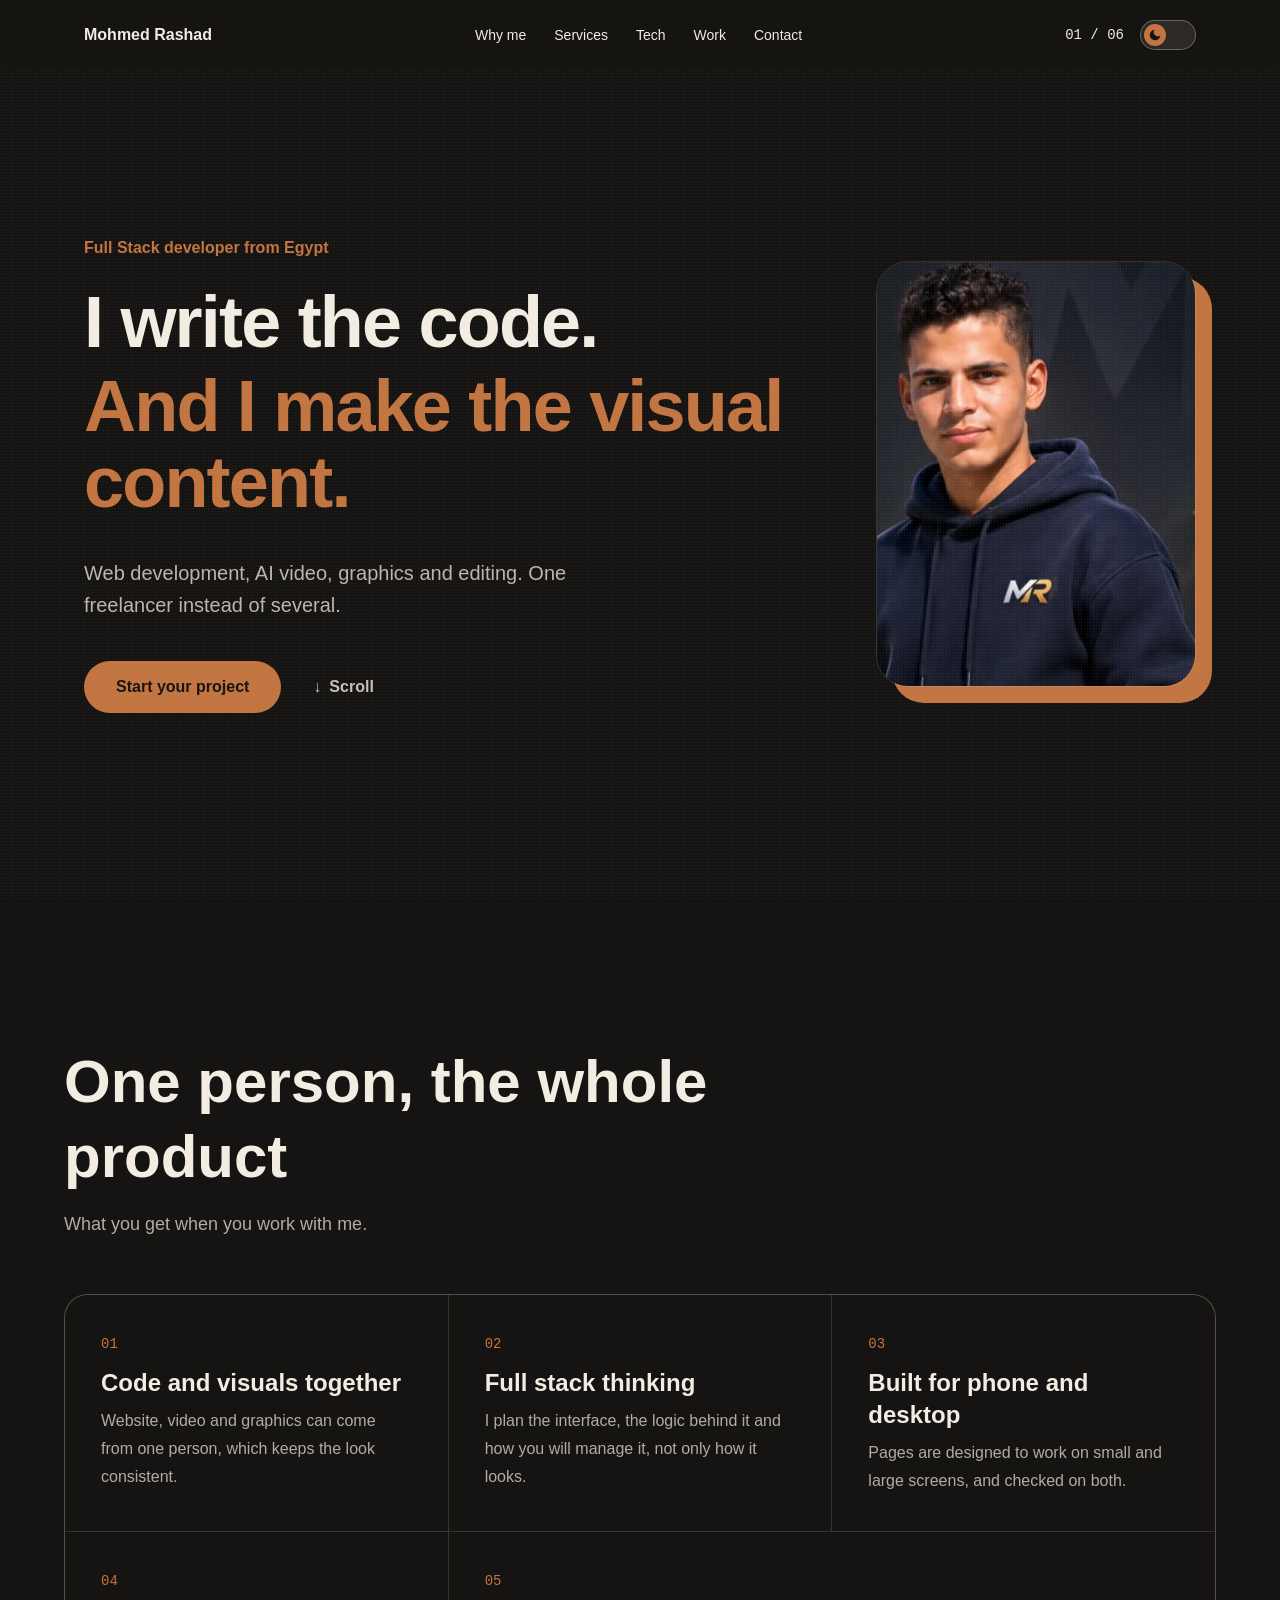
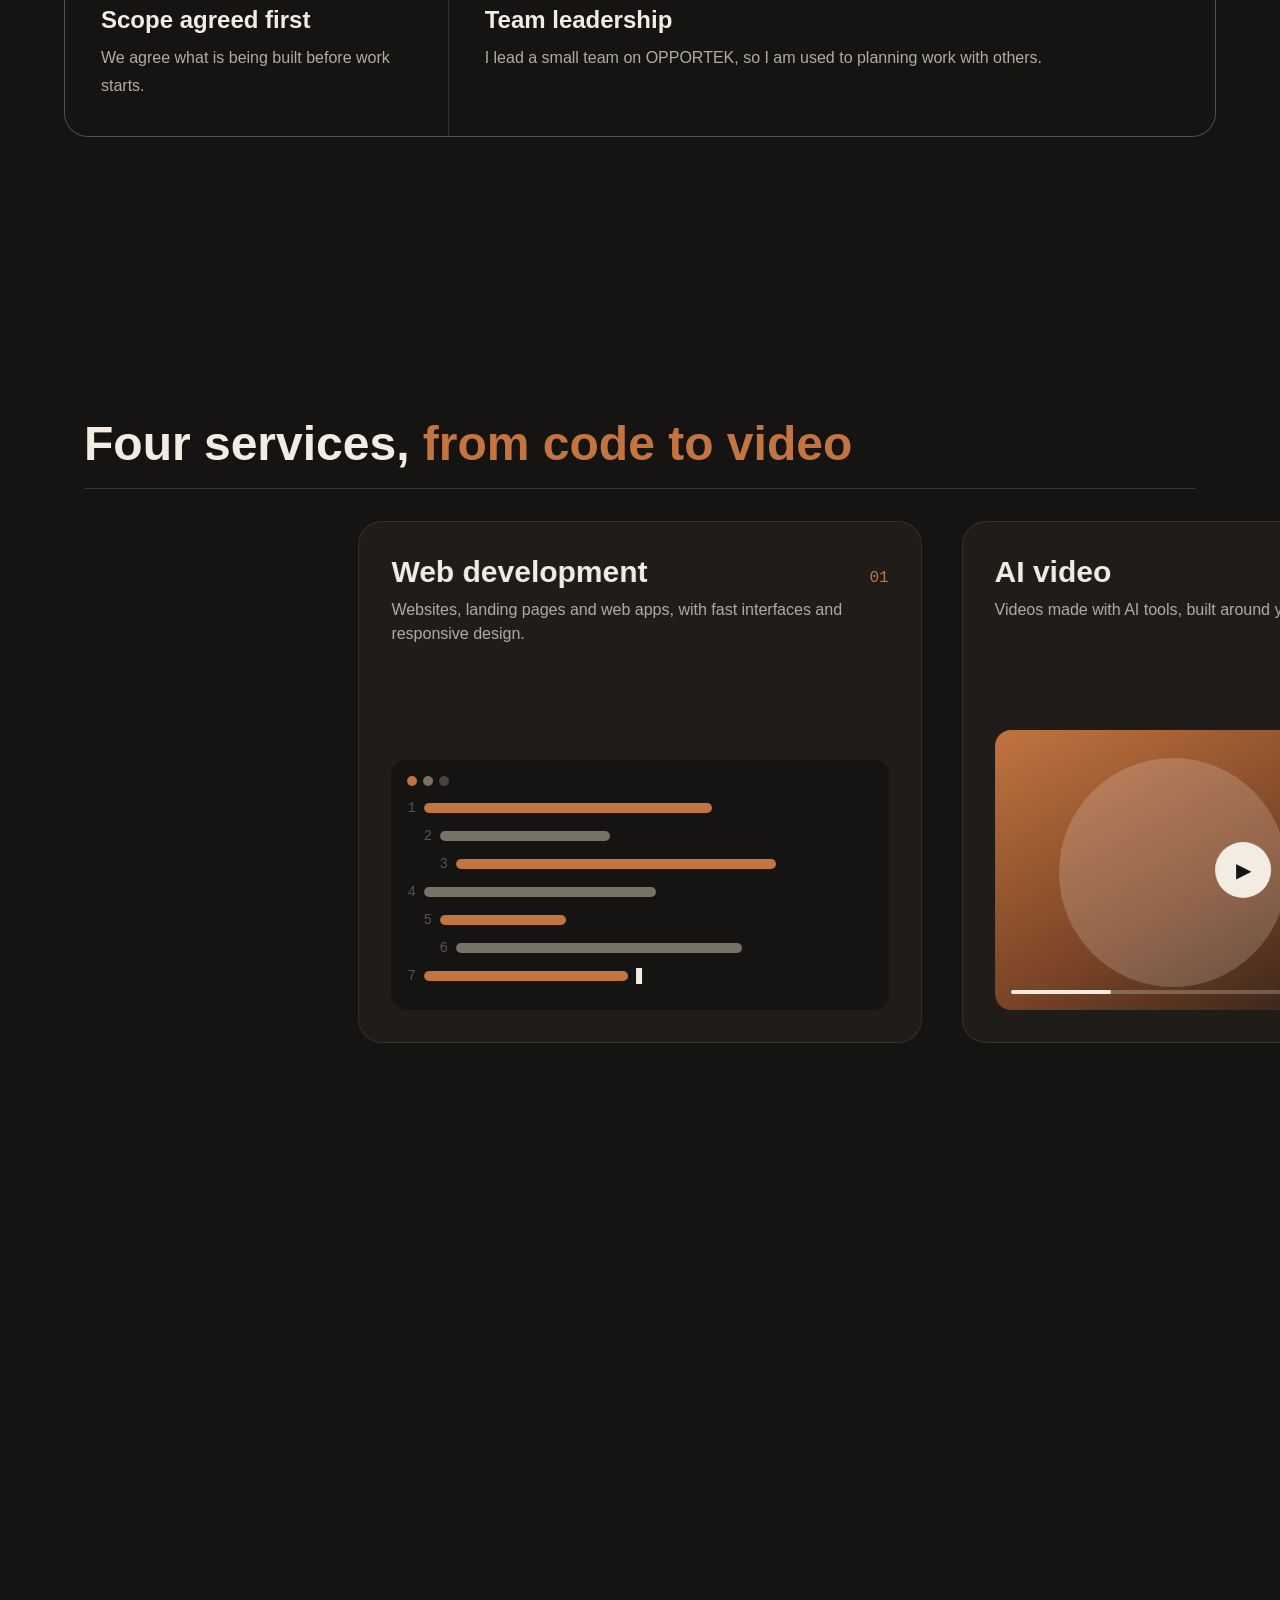
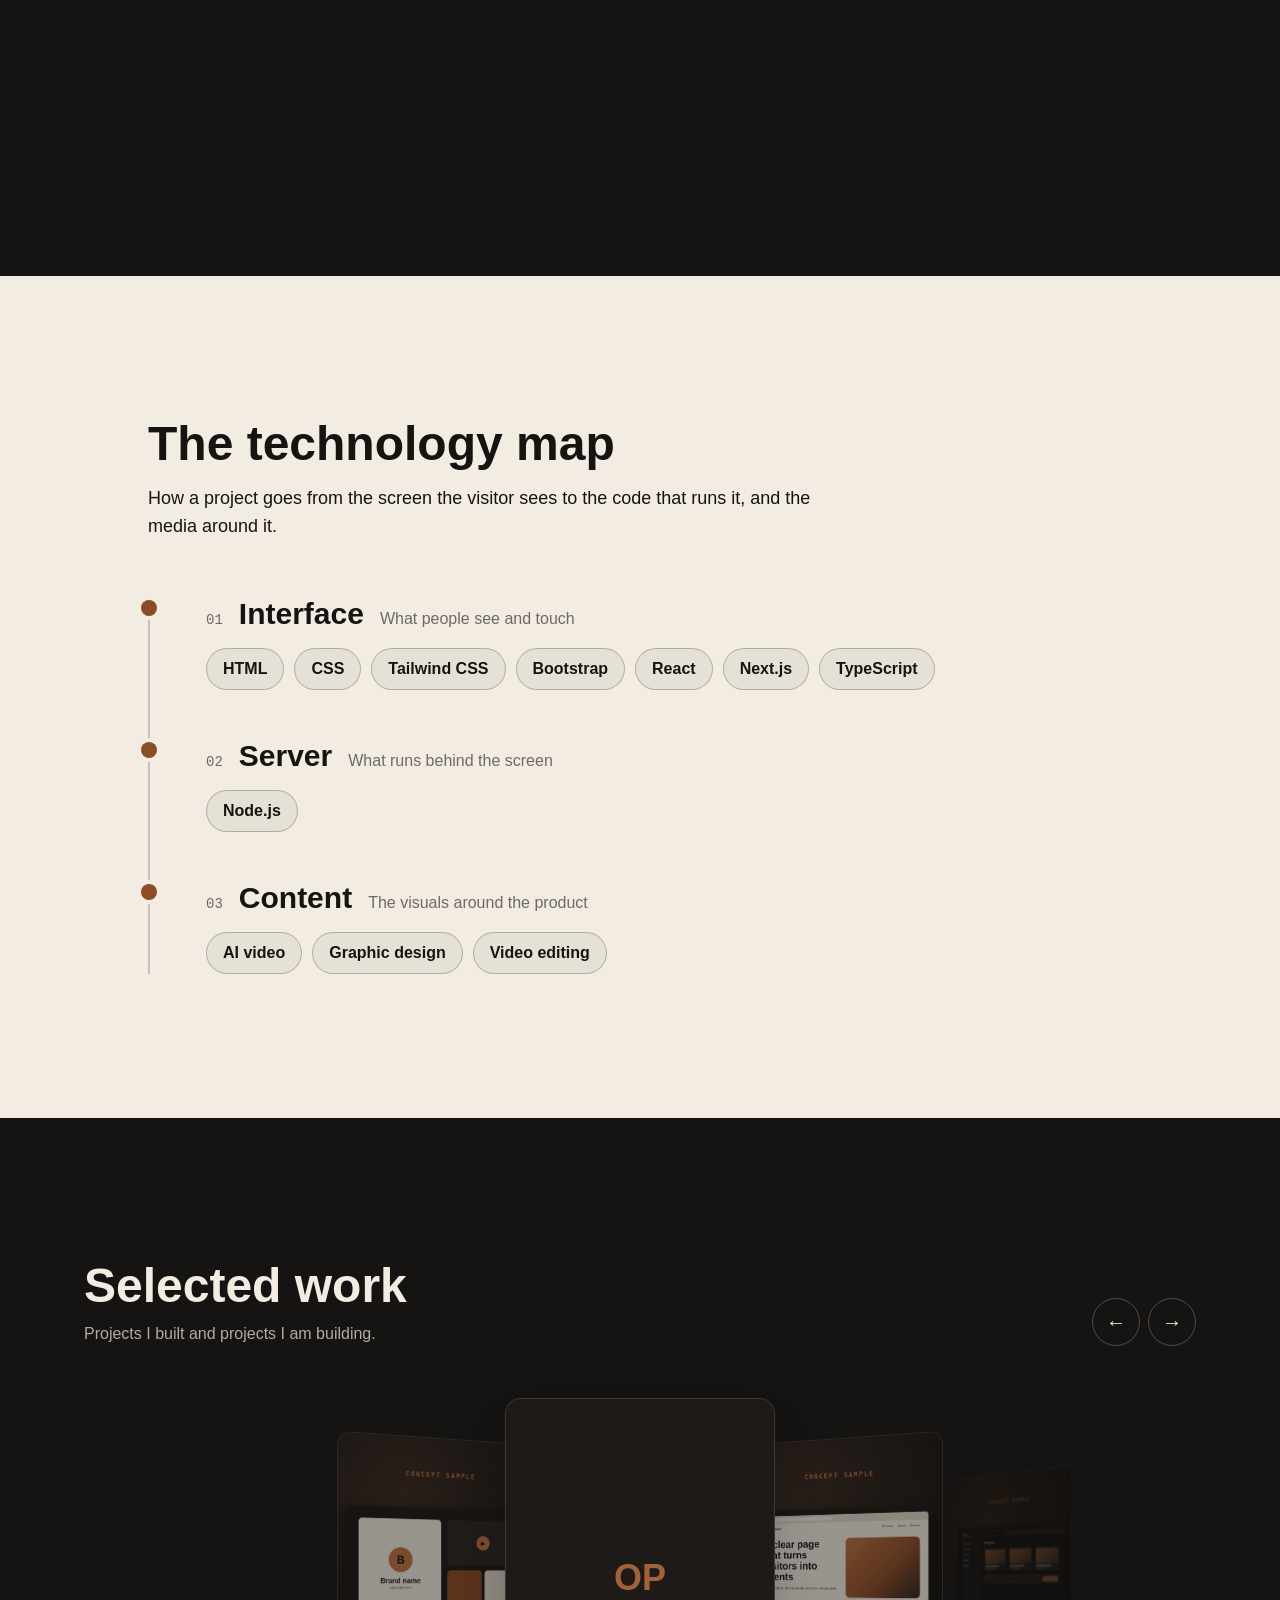
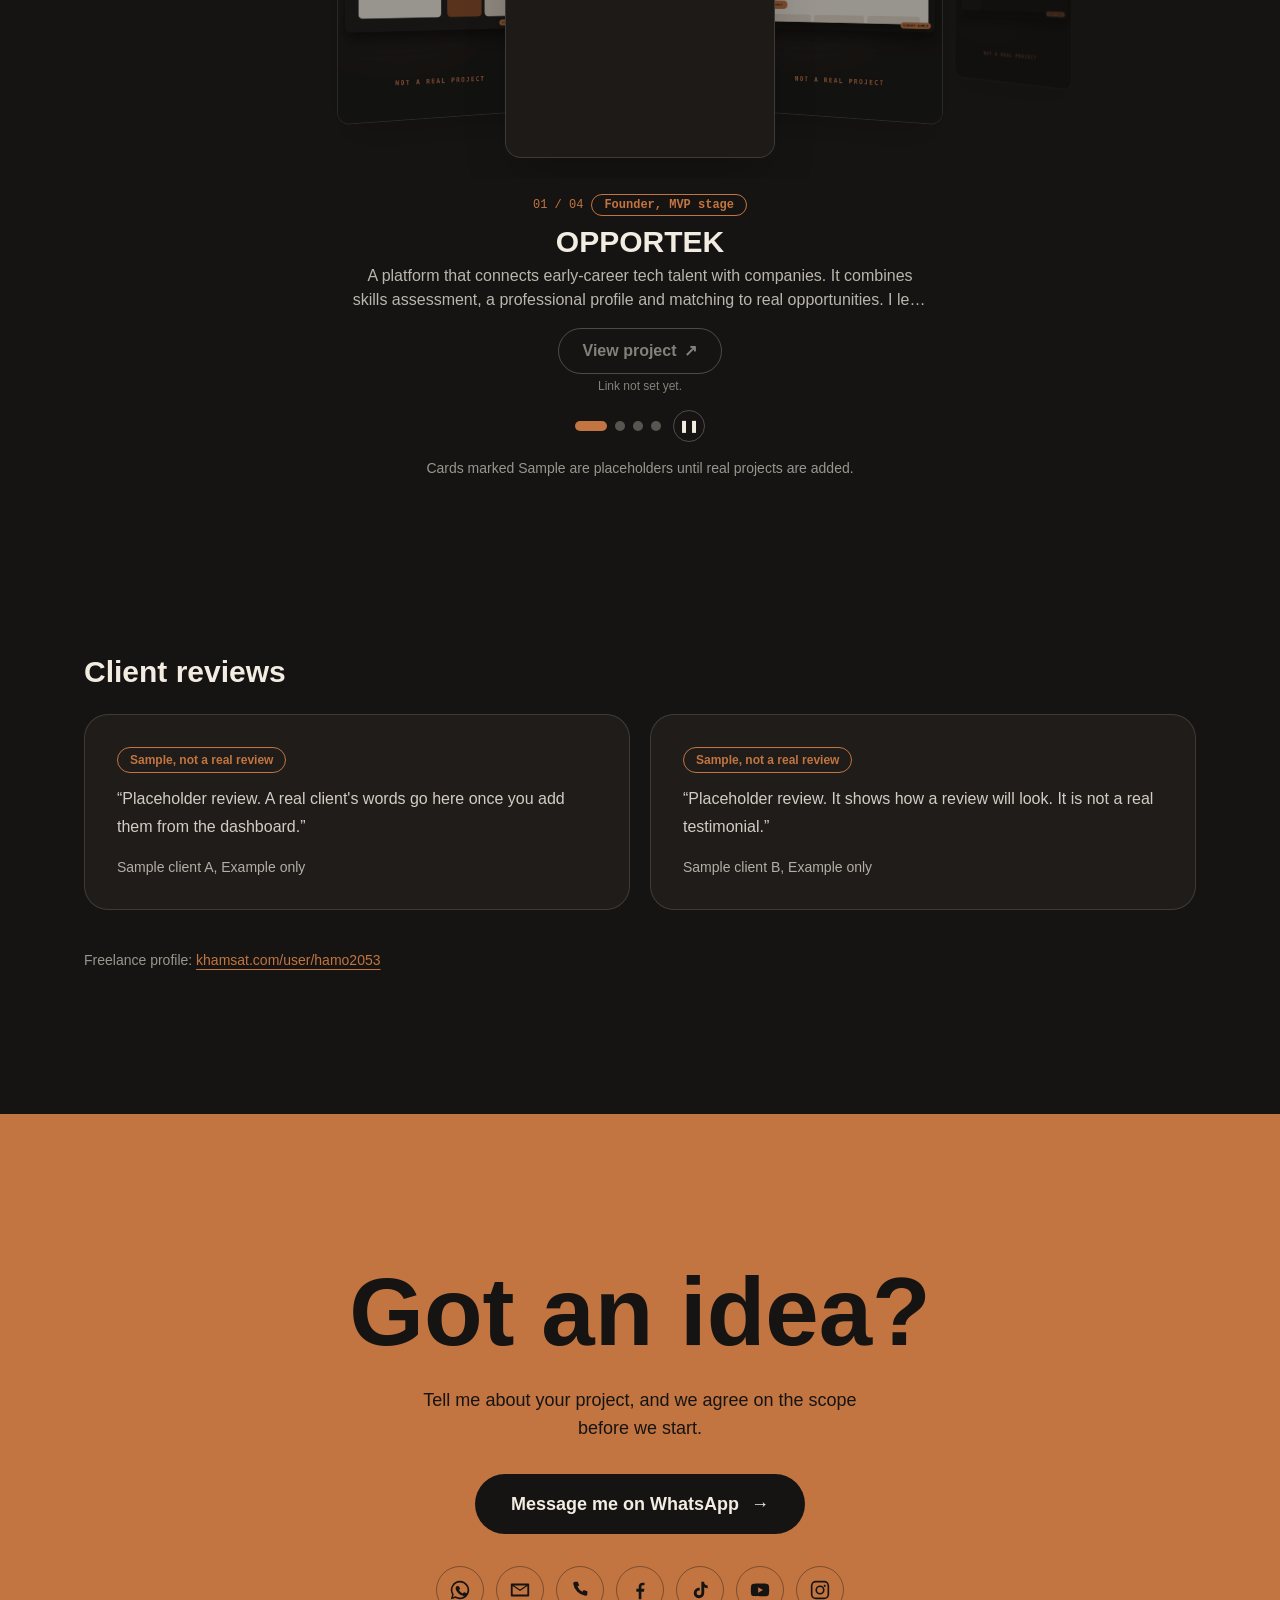
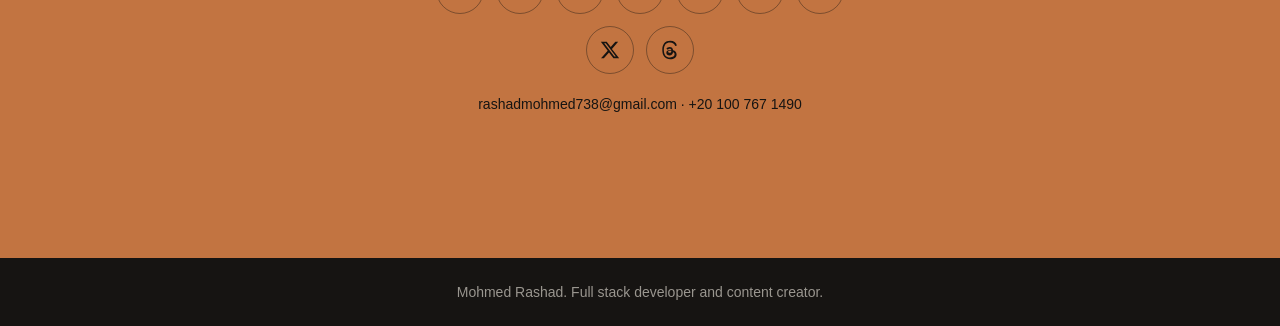
==== commit 31fe9e06: "Publish redesigned portfolio pages" ====
--- a/index.html
+++ b/index.html
@@ -1 +1 @@
-<!DOCTYPE html><!--8ohWQCSzExVr5HuV6I22x--><html lang="en" dir="ltr"><head><meta charSet="utf-8"/><meta name="viewport" content="width=device-width, initial-scale=1"/><link rel="preload" as="image" href="/mohmed.jpg"/><link rel="stylesheet" href="/_next/static/css/7b2481afb8e5f9ed.css" data-precedence="next"/><link rel="preload" as="script" fetchPriority="low" href="/_next/static/chunks/webpack-4a462cecab786e93.js"/><script src="/_next/static/chunks/4bd1b696-c023c6e3521b1417.js" async=""></script><script src="/_next/static/chunks/255-15b9cc804e0d9c7d.js" async=""></script><script src="/_next/static/chunks/main-app-57e105572605f33e.js" async=""></script><script src="/_next/static/chunks/44530001-bad5cebf75b9317a.js" async=""></script><script src="/_next/static/chunks/943-6d4e2f51609a535b.js" async=""></script><script src="/_next/static/chunks/app/page-1444efe8ddab55c9.js" async=""></script><meta http-equiv="Content-Security-Policy" content="default-src &#x27;self&#x27;; script-src &#x27;self&#x27; &#x27;unsafe-inline&#x27;; style-src &#x27;self&#x27; &#x27;unsafe-inline&#x27;; img-src &#x27;self&#x27; data: https://razhzwxyehsitqlkzyxh.supabase.co; font-src &#x27;self&#x27;; connect-src &#x27;self&#x27; https://razhzwxyehsitqlkzyxh.supabase.co; object-src &#x27;none&#x27;; base-uri &#x27;self&#x27;; form-action &#x27;none&#x27;"/><meta name="referrer" content="strict-origin-when-cross-origin"/><meta name="theme-color" content="#161412"/><title>Mohmed Rashad | Full Stack Developer</title><meta name="description" content="Portfolio of Mohmed Rashad: web development, AI video, graphics and video editing."/><script>try{var t=localStorage.getItem('theme');document.documentElement.dataset.theme=t==='light'?'light':'dark'}catch(e){document.documentElement.dataset.theme='dark'}</script><script src="/_next/static/chunks/polyfills-42372ed130431b0a.js" noModule=""></script></head><body class="antialiased"><div hidden=""><!--$--><!--/$--></div><div><div data-bar="true" class="fixed inset-x-0 top-0 z-50 h-[3px] origin-left scale-x-0 bg-[var(--copper)]"></div><header class="fixed inset-x-0 top-0 z-40 bg-ink/80 backdrop-blur-md"><div class="mx-auto flex max-w-6xl items-center justify-between px-5 py-5 text-paper"><a href="#top" class="font-bold">Mohmed Rashad</a><nav class="hidden gap-7 text-sm md:flex" aria-label="Main navigation"><a href="#services" class="hover:opacity-70">Services</a><a href="#stack" class="hover:opacity-70">Stack</a><a href="#work" class="hover:opacity-70">Work</a><a href="#contact" class="hover:opacity-70">Contact</a></nav><div class="flex items-center gap-4"><span class="font-mono text-sm tabular-nums" dir="ltr"><span data-counter="true">01</span> / <span data-total="true">05</span></span><button type="button" role="switch" aria-checked="false" aria-label="Light mode" class="sw"><span class="sw-thumb"><svg class="sw-moon" viewBox="0 0 24 24" fill="currentColor" aria-hidden="true"><path d="M21 12.8A9 9 0 1 1 11.2 3a7 7 0 0 0 9.8 9.8z"></path></svg><svg class="sw-sun" viewBox="0 0 24 24" fill="none" stroke="currentColor" stroke-width="2.2" stroke-linecap="round" aria-hidden="true"><circle cx="12" cy="12" r="4" fill="currentColor"></circle><path d="M12 2v2M12 20v2M2 12h2M20 12h2M4.9 4.9l1.4 1.4M17.7 17.7l1.4 1.4M4.9 19.1l1.4-1.4M17.7 6.3l1.4-1.4"></path></svg></span></button></div></div></header><main><section id="top" data-sec="true" class="relative flex min-h-screen items-center overflow-hidden bg-ink grain"><div class="relative mx-auto grid w-full max-w-6xl items-center gap-12 px-5 pb-20 pt-32 lg:gap-14 lg:grid-cols-[1fr_auto]"><div><p data-hero="true" class="mask text-sm font-semibold text-cut md:text-base" style="--d:.1s"><span>Full Stack developer from Egypt</span></p><h1 class="mt-5 text-[2.5rem] font-extrabold max-w-3xl leading-[1.08] tracking-tight md:text-6xl md:leading-[1.05] xl:text-7xl"><span data-hero="true" class="mask" style="--d:.2s"><span>I write the code.</span></span><span data-hero="true" class="mask" style="--d:.35s"><span class="text-cut">And I make the visual content.</span></span></h1><p data-hero="true" class="rv mt-8 max-w-xl text-lg leading-8 text-paper/75 md:text-xl" style="--d:.6s">Web development, AI video, graphics and editing. One freelancer instead of several.</p><div data-hero="true" class="rv mt-10 flex flex-wrap items-center gap-4" style="--d:.75s"><a href="#contact" class="rounded-full bg-[var(--copper)] px-8 py-3.5 font-bold text-char transition hover:scale-105">Start your project</a><a href="#services" class="flex items-center gap-2 px-4 py-3 font-semibold text-paper/80 hover:text-paper"><span class="float inline-block">↓</span> <!-- -->Scroll</a></div></div><div data-hero="true" class="rv relative mx-auto w-64 sm:w-72 lg:w-80" style="--d:.5s"><div aria-hidden="true" class="absolute inset-0 translate-x-4 translate-y-4 rounded-[2rem] bg-[var(--copper)]"></div><div data-par="-0.04" class="relative"><img src="/mohmed.jpg" width="644" height="1090" alt="Portrait of Mohmed Rashad" class="relative aspect-[3/4] w-full rounded-[2rem] border border-paper/15 object-cover object-[50%_12%]"/></div></div></div></section><section id="services" data-sec="true" class="pin-wrap relative bg-ink"><div class="pin-sticky sticky top-0 flex h-screen flex-col justify-center overflow-hidden"><div class="mx-auto mb-8 w-full max-w-6xl px-5"><h2 class="rv text-balance text-3xl font-extrabold md:text-5xl">Four services, <span class="text-cut">from code to video</span></h2><div class="mt-5 h-px w-full bg-paper/15"><div data-mark="true" class="h-px origin-left bg-[var(--copper)]" style="transform:scaleX(var(--pp,0))"></div></div></div><div class="pin-track flex w-max gap-6 px-5 md:gap-10 md:px-[8vw]"><article data-panel="true" class="flex h-[58vh] min-h-[420px] w-[82vw] shrink-0 flex-col overflow-hidden rounded-3xl border border-paper/10 bg-ink2 p-6 md:w-[44vw] md:max-w-[640px] md:p-8"><div class="flex items-baseline justify-between"><h3 class="text-2xl font-extrabold md:text-3xl">Web development</h3><span class="font-mono text-cut">01</span></div><p class="mt-2 text-paper/70">Websites, landing pages and web apps, with fast interfaces and responsive design.</p><div dir="ltr" class="mt-auto rounded-2xl bg-ink p-4 font-mono text-xs md:text-sm" aria-hidden="true"><div class="mb-3 flex gap-1.5"><i class="h-2.5 w-2.5 rounded-full bg-[var(--copper)]"></i><i class="h-2.5 w-2.5 rounded-full bg-sand/50"></i><i class="h-2.5 w-2.5 rounded-full bg-sand/25"></i></div><div class="mb-2 flex items-center gap-2" style="opacity:clamp(.12, calc((var(--p,1) - 0.12) * 9), 1);padding-left:0"><span class="text-paper/30">1</span><span class="h-2.5 rounded-full" style="width:62%;background:var(--copper);opacity:1"></span></div><div class="mb-2 flex items-center gap-2" style="opacity:clamp(.12, calc((var(--p,1) - 0.19) * 9), 1);padding-left:16px"><span class="text-paper/30">2</span><span class="h-2.5 rounded-full" style="width:38%;background:var(--sand);opacity:0.5"></span></div><div class="mb-2 flex items-center gap-2" style="opacity:clamp(.12, calc((var(--p,1) - 0.26) * 9), 1);padding-left:32px"><span class="text-paper/30">3</span><span class="h-2.5 rounded-full" style="width:74%;background:var(--copper);opacity:1"></span></div><div class="mb-2 flex items-center gap-2" style="opacity:clamp(.12, calc((var(--p,1) - 0.33) * 9), 1);padding-left:0"><span class="text-paper/30">4</span><span class="h-2.5 rounded-full" style="width:50%;background:var(--sand);opacity:0.5"></span></div><div class="mb-2 flex items-center gap-2" style="opacity:clamp(.12, calc((var(--p,1) - 0.4) * 9), 1);padding-left:16px"><span class="text-paper/30">5</span><span class="h-2.5 rounded-full" style="width:28%;background:var(--copper);opacity:1"></span></div><div class="mb-2 flex items-center gap-2" style="opacity:clamp(.12, calc((var(--p,1) - 0.47000000000000003) * 9), 1);padding-left:32px"><span class="text-paper/30">6</span><span class="h-2.5 rounded-full" style="width:66%;background:var(--sand);opacity:0.5"></span></div><div class="mb-2 flex items-center gap-2" style="opacity:clamp(.12, calc((var(--p,1) - 0.54) * 9), 1);padding-left:0"><span class="text-paper/30">7</span><span class="h-2.5 rounded-full" style="width:44%;background:var(--copper);opacity:1"></span><span class="caret h-4 w-1.5 bg-paper"></span></div></div></article><article data-panel="true" class="flex h-[58vh] min-h-[420px] w-[82vw] shrink-0 flex-col overflow-hidden rounded-3xl border border-paper/10 bg-ink2 p-6 md:w-[44vw] md:max-w-[640px] md:p-8"><div class="flex items-baseline justify-between"><h3 class="text-2xl font-extrabold md:text-3xl">AI video</h3><span class="font-mono text-cut">02</span></div><p class="mt-2 text-paper/70">Videos made with AI tools, built around your idea.</p><div aria-hidden="true" class="relative mt-auto aspect-video w-full overflow-hidden rounded-2xl bg-gradient-to-br from-[var(--copper)] via-[#7a4426] to-char"><div class="absolute rounded-full bg-cream/20" style="width:46%;aspect-ratio:1;left:calc(var(--p,.5) * 60%);top:10%"></div><div class="absolute inset-0 flex items-center justify-center"><span class="flex h-14 w-14 items-center justify-center rounded-full bg-cream text-xl text-char" dir="ltr">▶</span></div><div class="absolute inset-x-4 bottom-4 h-1 rounded-full bg-cream/25"><div class="h-1 rounded-full bg-cream" style="width:calc(var(--p,.5) * 100%)"></div></div></div></article><article data-panel="true" class="flex h-[58vh] min-h-[420px] w-[82vw] shrink-0 flex-col overflow-hidden rounded-3xl border border-paper/10 bg-ink2 p-6 md:w-[44vw] md:max-w-[640px] md:p-8"><div class="flex items-baseline justify-between"><h3 class="text-2xl font-extrabold md:text-3xl">Graphic design</h3><span class="font-mono text-cut">03</span></div><p class="mt-2 text-paper/70">Designs for your content and project, in the look you choose.</p><div aria-hidden="true" class="relative mt-auto flex h-48 items-center justify-center md:h-60"><div class="absolute h-32 w-32 rounded-full bg-[var(--copper)] md:h-40 md:w-40" style="transform:translateX(calc(var(--p,.5) * -70px + 35px))"></div><div class="absolute h-32 w-32 border-2 border-paper md:h-40 md:w-40" style="transform:rotate(calc(var(--p,.5) * 140deg))"></div><div class="absolute h-24 w-24 rounded-2xl bg-sand md:h-28 md:w-28" style="transform:translateX(calc(var(--p,.5) * 70px - 35px)) rotate(calc(var(--p,.5) * -90deg))"></div></div></article><article data-panel="true" class="flex h-[58vh] min-h-[420px] w-[82vw] shrink-0 flex-col overflow-hidden rounded-3xl border border-paper/10 bg-ink2 p-6 md:w-[44vw] md:max-w-[640px] md:p-8"><div class="flex items-baseline justify-between"><h3 class="text-2xl font-extrabold md:text-3xl">Video editing</h3><span class="font-mono text-cut">04</span></div><p class="mt-2 text-paper/70">Editing for the footage you already have, in a style that fits it.</p><div dir="ltr" aria-hidden="true" class="relative mt-auto space-y-2 rounded-2xl bg-ink p-4"><div class="relative h-7"><span class="absolute h-7 rounded-md" style="left:8%;width:30%;background:var(--copper);opacity:1"></span></div><div class="relative h-7"><span class="absolute h-7 rounded-md" style="left:38%;width:24%;background:var(--sand);opacity:0.55"></span></div><div class="relative h-7"><span class="absolute h-7 rounded-md" style="left:64%;width:28%;background:var(--copper);opacity:1"></span></div><div class="relative h-7"><span class="absolute h-7 rounded-md bg-paper/25" style="left:0%;width:22%"></span><span class="absolute h-7 rounded-md bg-paper/25" style="left:26%;width:40%"></span><span class="absolute h-7 rounded-md bg-paper/25" style="left:70%;width:26%"></span></div><div class="absolute inset-y-2 w-0.5 bg-paper" style="left:calc(4% + var(--p,.5) * 92%)"><span class="absolute -top-1 -left-1 h-2.5 w-2.5 rounded-full bg-paper"></span></div></div></article></div></div></section><section id="stack" data-sec="true" class="overflow-hidden bg-paper py-20 text-ink md:py-28"><div class="mx-auto mb-10 max-w-6xl px-5"><h2 class="rv text-3xl font-extrabold md:text-5xl">The tools I build with</h2></div><div class="overflow-hidden" dir="ltr"><div data-row="true" class="flex w-max items-center gap-8 whitespace-nowrap" style="margin-left:-200px"><span class="flex items-center gap-8 text-5xl font-extrabold tracking-tight md:text-8xl"><span style="color:var(--ink)">Next.js</span><span aria-hidden="true" class="text-3xl text-cut">✦</span></span><span class="flex items-center gap-8 text-5xl font-extrabold tracking-tight md:text-8xl"><span style="color:var(--ink)">React</span><span aria-hidden="true" class="text-3xl text-cut">✦</span></span><span class="flex items-center gap-8 text-5xl font-extrabold tracking-tight md:text-8xl"><span style="color:var(--ink)">Node.js</span><span aria-hidden="true" class="text-3xl text-cut">✦</span></span><span class="flex items-center gap-8 text-5xl font-extrabold tracking-tight md:text-8xl"><span style="color:var(--ink)">TypeScript</span><span aria-hidden="true" class="text-3xl text-cut">✦</span></span><span class="flex items-center gap-8 text-5xl font-extrabold tracking-tight md:text-8xl"><span style="color:var(--ink)">HTML</span><span aria-hidden="true" class="text-3xl text-cut">✦</span></span><span class="flex items-center gap-8 text-5xl font-extrabold tracking-tight md:text-8xl"><span style="color:var(--ink)">CSS</span><span aria-hidden="true" class="text-3xl text-cut">✦</span></span><span class="flex items-center gap-8 text-5xl font-extrabold tracking-tight md:text-8xl"><span style="color:var(--ink)">Tailwind CSS</span><span aria-hidden="true" class="text-3xl text-cut">✦</span></span><span class="flex items-center gap-8 text-5xl font-extrabold tracking-tight md:text-8xl"><span style="color:var(--ink)">Bootstrap</span><span aria-hidden="true" class="text-3xl text-cut">✦</span></span><span class="flex items-center gap-8 text-5xl font-extrabold tracking-tight md:text-8xl"><span style="color:var(--ink)">Next.js</span><span aria-hidden="true" class="text-3xl text-cut">✦</span></span><span class="flex items-center gap-8 text-5xl font-extrabold tracking-tight md:text-8xl"><span style="color:var(--ink)">React</span><span aria-hidden="true" class="text-3xl text-cut">✦</span></span><span class="flex items-center gap-8 text-5xl font-extrabold tracking-tight md:text-8xl"><span style="color:var(--ink)">Node.js</span><span aria-hidden="true" class="text-3xl text-cut">✦</span></span><span class="flex items-center gap-8 text-5xl font-extrabold tracking-tight md:text-8xl"><span style="color:var(--ink)">TypeScript</span><span aria-hidden="true" class="text-3xl text-cut">✦</span></span><span class="flex items-center gap-8 text-5xl font-extrabold tracking-tight md:text-8xl"><span style="color:var(--ink)">HTML</span><span aria-hidden="true" class="text-3xl text-cut">✦</span></span><span class="flex items-center gap-8 text-5xl font-extrabold tracking-tight md:text-8xl"><span style="color:var(--ink)">CSS</span><span aria-hidden="true" class="text-3xl text-cut">✦</span></span><span class="flex items-center gap-8 text-5xl font-extrabold tracking-tight md:text-8xl"><span style="color:var(--ink)">Tailwind CSS</span><span aria-hidden="true" class="text-3xl text-cut">✦</span></span><span class="flex items-center gap-8 text-5xl font-extrabold tracking-tight md:text-8xl"><span style="color:var(--ink)">Bootstrap</span><span aria-hidden="true" class="text-3xl text-cut">✦</span></span><span class="flex items-center gap-8 text-5xl font-extrabold tracking-tight md:text-8xl"><span style="color:var(--ink)">Next.js</span><span aria-hidden="true" class="text-3xl text-cut">✦</span></span><span class="flex items-center gap-8 text-5xl font-extrabold tracking-tight md:text-8xl"><span style="color:var(--ink)">React</span><span aria-hidden="true" class="text-3xl text-cut">✦</span></span><span class="flex items-center gap-8 text-5xl font-extrabold tracking-tight md:text-8xl"><span style="color:var(--ink)">Node.js</span><span aria-hidden="true" class="text-3xl text-cut">✦</span></span><span class="flex items-center gap-8 text-5xl font-extrabold tracking-tight md:text-8xl"><span style="color:var(--ink)">TypeScript</span><span aria-hidden="true" class="text-3xl text-cut">✦</span></span><span class="flex items-center gap-8 text-5xl font-extrabold tracking-tight md:text-8xl"><span style="color:var(--ink)">HTML</span><span aria-hidden="true" class="text-3xl text-cut">✦</span></span><span class="flex items-center gap-8 text-5xl font-extrabold tracking-tight md:text-8xl"><span style="color:var(--ink)">CSS</span><span aria-hidden="true" class="text-3xl text-cut">✦</span></span><span class="flex items-center gap-8 text-5xl font-extrabold tracking-tight md:text-8xl"><span style="color:var(--ink)">Tailwind CSS</span><span aria-hidden="true" class="text-3xl text-cut">✦</span></span><span class="flex items-center gap-8 text-5xl font-extrabold tracking-tight md:text-8xl"><span style="color:var(--ink)">Bootstrap</span><span aria-hidden="true" class="text-3xl text-cut">✦</span></span></div></div><div class="h-3 md:h-6"></div><div class="overflow-hidden" dir="ltr"><div data-row="true" class="flex w-max items-center gap-8 whitespace-nowrap" style="margin-left:0px"><span class="flex items-center gap-8 text-5xl font-extrabold tracking-tight md:text-8xl"><span style="color:transparent;-webkit-text-stroke:1.5px var(--ink)">Next.js</span><span aria-hidden="true" class="text-3xl text-cut">✦</span></span><span class="flex items-center gap-8 text-5xl font-extrabold tracking-tight md:text-8xl"><span style="color:transparent;-webkit-text-stroke:1.5px var(--ink)">React</span><span aria-hidden="true" class="text-3xl text-cut">✦</span></span><span class="flex items-center gap-8 text-5xl font-extrabold tracking-tight md:text-8xl"><span style="color:transparent;-webkit-text-stroke:1.5px var(--ink)">Node.js</span><span aria-hidden="true" class="text-3xl text-cut">✦</span></span><span class="flex items-center gap-8 text-5xl font-extrabold tracking-tight md:text-8xl"><span style="color:transparent;-webkit-text-stroke:1.5px var(--ink)">TypeScript</span><span aria-hidden="true" class="text-3xl text-cut">✦</span></span><span class="flex items-center gap-8 text-5xl font-extrabold tracking-tight md:text-8xl"><span style="color:transparent;-webkit-text-stroke:1.5px var(--ink)">HTML</span><span aria-hidden="true" class="text-3xl text-cut">✦</span></span><span class="flex items-center gap-8 text-5xl font-extrabold tracking-tight md:text-8xl"><span style="color:transparent;-webkit-text-stroke:1.5px var(--ink)">CSS</span><span aria-hidden="true" class="text-3xl text-cut">✦</span></span><span class="flex items-center gap-8 text-5xl font-extrabold tracking-tight md:text-8xl"><span style="color:transparent;-webkit-text-stroke:1.5px var(--ink)">Tailwind CSS</span><span aria-hidden="true" class="text-3xl text-cut">✦</span></span><span class="flex items-center gap-8 text-5xl font-extrabold tracking-tight md:text-8xl"><span style="color:transparent;-webkit-text-stroke:1.5px var(--ink)">Bootstrap</span><span aria-hidden="true" class="text-3xl text-cut">✦</span></span><span class="flex items-center gap-8 text-5xl font-extrabold tracking-tight md:text-8xl"><span style="color:transparent;-webkit-text-stroke:1.5px var(--ink)">Next.js</span><span aria-hidden="true" class="text-3xl text-cut">✦</span></span><span class="flex items-center gap-8 text-5xl font-extrabold tracking-tight md:text-8xl"><span style="color:transparent;-webkit-text-stroke:1.5px var(--ink)">React</span><span aria-hidden="true" class="text-3xl text-cut">✦</span></span><span class="flex items-center gap-8 text-5xl font-extrabold tracking-tight md:text-8xl"><span style="color:transparent;-webkit-text-stroke:1.5px var(--ink)">Node.js</span><span aria-hidden="true" class="text-3xl text-cut">✦</span></span><span class="flex items-center gap-8 text-5xl font-extrabold tracking-tight md:text-8xl"><span style="color:transparent;-webkit-text-stroke:1.5px var(--ink)">TypeScript</span><span aria-hidden="true" class="text-3xl text-cut">✦</span></span><span class="flex items-center gap-8 text-5xl font-extrabold tracking-tight md:text-8xl"><span style="color:transparent;-webkit-text-stroke:1.5px var(--ink)">HTML</span><span aria-hidden="true" class="text-3xl text-cut">✦</span></span><span class="flex items-center gap-8 text-5xl font-extrabold tracking-tight md:text-8xl"><span style="color:transparent;-webkit-text-stroke:1.5px var(--ink)">CSS</span><span aria-hidden="true" class="text-3xl text-cut">✦</span></span><span class="flex items-center gap-8 text-5xl font-extrabold tracking-tight md:text-8xl"><span style="color:transparent;-webkit-text-stroke:1.5px var(--ink)">Tailwind CSS</span><span aria-hidden="true" class="text-3xl text-cut">✦</span></span><span class="flex items-center gap-8 text-5xl font-extrabold tracking-tight md:text-8xl"><span style="color:transparent;-webkit-text-stroke:1.5px var(--ink)">Bootstrap</span><span aria-hidden="true" class="text-3xl text-cut">✦</span></span><span class="flex items-center gap-8 text-5xl font-extrabold tracking-tight md:text-8xl"><span style="color:transparent;-webkit-text-stroke:1.5px var(--ink)">Next.js</span><span aria-hidden="true" class="text-3xl text-cut">✦</span></span><span class="flex items-center gap-8 text-5xl font-extrabold tracking-tight md:text-8xl"><span style="color:transparent;-webkit-text-stroke:1.5px var(--ink)">React</span><span aria-hidden="true" class="text-3xl text-cut">✦</span></span><span class="flex items-center gap-8 text-5xl font-extrabold tracking-tight md:text-8xl"><span style="color:transparent;-webkit-text-stroke:1.5px var(--ink)">Node.js</span><span aria-hidden="true" class="text-3xl text-cut">✦</span></span><span class="flex items-center gap-8 text-5xl font-extrabold tracking-tight md:text-8xl"><span style="color:transparent;-webkit-text-stroke:1.5px var(--ink)">TypeScript</span><span aria-hidden="true" class="text-3xl text-cut">✦</span></span><span class="flex items-center gap-8 text-5xl font-extrabold tracking-tight md:text-8xl"><span style="color:transparent;-webkit-text-stroke:1.5px var(--ink)">HTML</span><span aria-hidden="true" class="text-3xl text-cut">✦</span></span><span class="flex items-center gap-8 text-5xl font-extrabold tracking-tight md:text-8xl"><span style="color:transparent;-webkit-text-stroke:1.5px var(--ink)">CSS</span><span aria-hidden="true" class="text-3xl text-cut">✦</span></span><span class="flex items-center gap-8 text-5xl font-extrabold tracking-tight md:text-8xl"><span style="color:transparent;-webkit-text-stroke:1.5px var(--ink)">Tailwind CSS</span><span aria-hidden="true" class="text-3xl text-cut">✦</span></span><span class="flex items-center gap-8 text-5xl font-extrabold tracking-tight md:text-8xl"><span style="color:transparent;-webkit-text-stroke:1.5px var(--ink)">Bootstrap</span><span aria-hidden="true" class="text-3xl text-cut">✦</span></span></div></div></section><section id="work" data-sec="true" class="relative overflow-hidden bg-ink py-24 md:py-36"><div class="mx-auto grid max-w-6xl items-center gap-14 px-5 md:grid-cols-2"><div><span class="rv inline-block rounded-full border border-cut px-4 py-1 text-sm font-semibold text-cut">Demo project</span><h2 class="rv mt-5 text-4xl font-extrabold leading-tight md:text-6xl" style="--d:.1s">This site itself</h2><p class="rv mt-5 max-w-md text-lg leading-8 text-paper/75" style="--d:.2s">A portfolio that adapts to phone and desktop, with motion that follows your scroll. Built as a sample of the level of execution.</p><ul class="rv mt-6 flex flex-wrap gap-2" dir="ltr" style="--d:.3s"><li class="rounded-full bg-paper/10 px-4 py-1.5 text-sm font-medium">Next.js</li><li class="rounded-full bg-paper/10 px-4 py-1.5 text-sm font-medium">Tailwind CSS</li><li class="rounded-full bg-paper/10 px-4 py-1.5 text-sm font-medium">TypeScript</li></ul></div><div aria-hidden="true" class="relative mx-auto h-72 w-full max-w-md md:h-96"><div data-par="0.04" class="absolute right-0 top-0 h-[78%] w-[78%] rounded-2xl border border-paper/15 bg-ink2 p-4"><div class="mb-3 flex gap-1.5"><i class="h-2 w-2 rounded-full bg-paper/40"></i><i class="h-2 w-2 rounded-full bg-paper/25"></i></div><div class="h-3 w-1/2 rounded-full bg-paper/30"></div><div class="mt-3 h-3 w-3/4 rounded-full bg-paper/15"></div></div><div data-par="-0.05" class="absolute bottom-0 left-0 h-[70%] w-[70%] rounded-2xl bg-[var(--copper)] p-4 text-char"><div class="h-4 w-2/3 rounded-full bg-char"></div><div class="mt-3 h-3 w-full rounded-full bg-char/40"></div><div class="mt-2 h-3 w-4/5 rounded-full bg-char/40"></div><div class="mt-6 h-9 w-28 rounded-full bg-char"></div></div></div></div><div class="relative z-10 mx-auto mt-32 max-w-6xl px-5 pt-4"><h3 id="more-work" class="rv scroll-mt-24 text-2xl font-extrabold md:text-3xl">More work</h3><div class="mt-6 grid gap-5 md:grid-cols-2"><article class="rounded-3xl border border-paper/15 bg-ink2 p-6 md:p-8"><span class="inline-block rounded-full border border-cut px-3 py-1 text-xs font-semibold text-cut">Founder, MVP stage</span><h4 class="mt-4 text-2xl font-extrabold">OPPORTEK</h4><p class="mt-3 leading-7 text-paper/75">A platform that connects early-career tech talent with companies. It combines skills assessment, a professional profile and matching to real opportunities. I lead a team of two or more.</p></article></div><p class="rv mt-10 text-sm text-paper/60">Freelance profile:<!-- --> <a href="https://khamsat.com/user/hamo2053" target="_blank" rel="noopener noreferrer" class="text-cut underline underline-offset-4">khamsat.com/user/hamo2053</a></p></div></section><section id="contact" data-sec="true" class="bg-[var(--copper)] px-5 py-24 text-center text-char md:py-36"><h2 class="mask text-5xl font-extrabold md:text-8xl"><span>Got an idea?</span></h2><p class="rv mx-auto mt-5 max-w-md text-lg font-medium">Tell me about your project, and we agree on the scope before we start.</p><div class="rv"><div><a href="https://wa.me/201007671490" target="_blank" rel="noopener noreferrer" class="group relative mt-8 inline-flex items-center gap-3 rounded-full bg-char px-9 py-4 text-lg font-bold text-cream transition-transform duration-300 hover:scale-105 active:scale-95">Message me on WhatsApp<span aria-hidden="true" class="transition-transform duration-300 group-hover:translate-x-1">→</span></a><ul class="mx-auto mt-8 flex max-w-md flex-wrap items-center justify-center gap-3" aria-label="Contact and social links"><li><a href="https://wa.me/201007671490" aria-label="WhatsApp" title="WhatsApp" target="_blank" rel="noopener noreferrer" class="grid h-12 w-12 place-items-center rounded-full border border-char/40 text-char transition duration-300 hover:scale-110 hover:bg-char hover:text-cream"><svg viewBox="0 0 24 24" width="22" height="22" fill="currentColor" aria-hidden="true"><path d="M12 2a10 10 0 0 0-8.6 15.1L2 22l5.1-1.3A10 10 0 1 0 12 2Zm0 1.8a8.2 8.2 0 1 1-4.3 15.2l-.3-.2-3 .8.8-2.9-.2-.3A8.2 8.2 0 0 1 12 3.8Zm-3 3.7c-.2 0-.5.1-.7.4-.3.3-1 1-1 2.4s1 2.8 1.2 3c.1.2 2 3.2 5 4.4 2.5 1 3 .8 3.5.7.6-.1 1.8-.7 2-1.4.3-.7.3-1.3.2-1.4-.1-.1-.3-.2-.6-.3l-1.8-.9c-.2-.1-.4-.1-.6.1l-.8 1c-.1.2-.3.2-.6.1-.3-.1-1.2-.4-2.2-1.400-.8-.7-1.400-1.600-1.500-1.900-.2-.3 0-.4.1-.6l.4-.5.3-.4v-.4l-.9-2.100c-.2-.5-.4-.4-.6-.4Z"></path></svg></a></li><li><a href="mailto:rashadmohmed738@gmail.com" aria-label="Email" title="Email" class="grid h-12 w-12 place-items-center rounded-full border border-char/40 text-char transition duration-300 hover:scale-110 hover:bg-char hover:text-cream"><svg viewBox="0 0 24 24" width="22" height="22" fill="currentColor" aria-hidden="true"><path d="M3 5h18a1 1 0 0 1 1 1v12a1 1 0 0 1-1 1H3a1 1 0 0 1-1-1V6a1 1 0 0 1 1-1Zm1 2.600V17h16V7.600l-8 5.400-8-5.400Zm1.500-.6 6.500 4.400L18.500 7h-13Z"></path></svg></a></li><li><a href="tel:+201007671490" aria-label="Phone" title="Phone" class="grid h-12 w-12 place-items-center rounded-full border border-char/40 text-char transition duration-300 hover:scale-110 hover:bg-char hover:text-cream"><svg viewBox="0 0 24 24" width="22" height="22" fill="currentColor" aria-hidden="true"><path d="M6.600 3h3l1.500 4-2 1.300a11 11 0 0 0 5.600 5.600l1.300-2 4 1.500v3a2 2 0 0 1-2.100 2A16 16 0 0 1 4.600 5.100 2 2 0 0 1 6.600 3Z"></path></svg></a></li><li><a href="https://www.facebook.com/share/1LtPQgAUmu/" aria-label="Facebook" title="Facebook" target="_blank" rel="noopener noreferrer" class="grid h-12 w-12 place-items-center rounded-full border border-char/40 text-char transition duration-300 hover:scale-110 hover:bg-char hover:text-cream"><svg viewBox="0 0 24 24" width="22" height="22" fill="currentColor" aria-hidden="true"><path d="M13.500 22v-8.200h2.800l.5-3.300h-3.300V8.600c0-1 .4-1.700 1.800-1.700h1.600V4.100C16.600 4 15.700 4 14.800 4 12.400 4 10.600 5.500 10.600 8.200v2.300H8v3.300h2.600V22h2.900Z"></path></svg></a></li><li><a href="https://www.tiktok.com/@mr_tecnlogy" aria-label="TikTok" title="TikTok" target="_blank" rel="noopener noreferrer" class="grid h-12 w-12 place-items-center rounded-full border border-char/40 text-char transition duration-300 hover:scale-110 hover:bg-char hover:text-cream"><svg viewBox="0 0 24 24" width="22" height="22" fill="currentColor" aria-hidden="true"><path d="M16.500 3h-3v12.200a2.600 2.600 0 1 1-2.600-2.600c.3 0 .5 0 .8.100V9.600a5.700 5.700 0 1 0 4.900 5.600V9a6.500 6.500 0 0 0 3.800 1.200V7.200A3.900 3.900 0 0 1 16.500 3Z"></path></svg></a></li><li><a href="https://youtube.com/@mrtechnology-e8c?si=Qya4xEziusAWMQGD" aria-label="YouTube" title="YouTube" target="_blank" rel="noopener noreferrer" class="grid h-12 w-12 place-items-center rounded-full border border-char/40 text-char transition duration-300 hover:scale-110 hover:bg-char hover:text-cream"><svg viewBox="0 0 24 24" width="22" height="22" fill="currentColor" aria-hidden="true"><path d="M21.600 7.200a2.500 2.500 0 0 0-1.800-1.800C18.200 5 12 5 12 5s-6.200 0-7.800.4A2.500 2.500 0 0 0 2.400 7.200C2 8.800 2 12 2 12s0 3.200.4 4.800a2.500 2.500 0 0 0 1.800 1.800C5.800 19 12 19 12 19s6.200 0 7.800-.4a2.500 2.500 0 0 0 1.800-1.800c.4-1.600.4-4.800.4-4.800s0-3.200-.4-4.800ZM10 15V9l5.200 3L10 15Z"></path></svg></a></li><li><a href="https://www.instagram.com/mr.technology.9?evlk=MWVzMDhkemQxazZlNQ==" aria-label="Instagram" title="Instagram" target="_blank" rel="noopener noreferrer" class="grid h-12 w-12 place-items-center rounded-full border border-char/40 text-char transition duration-300 hover:scale-110 hover:bg-char hover:text-cream"><svg viewBox="0 0 24 24" width="22" height="22" fill="currentColor" aria-hidden="true"><path d="M7.500 2h9A5.500 5.500 0 0 1 22 7.500v9a5.500 5.500 0 0 1-5.500 5.500h-9A5.500 5.500 0 0 1 2 16.500v-9A5.500 5.500 0 0 1 7.500 2Zm0 1.800A3.700 3.700 0 0 0 3.800 7.500v9a3.700 3.700 0 0 0 3.700 3.700h9a3.700 3.700 0 0 0 3.700-3.700v-9a3.700 3.700 0 0 0-3.700-3.700h-9ZM12 7a5 5 0 1 1 0 10 5 5 0 0 1 0-10Zm0 1.800a3.200 3.200 0 1 0 0 6.400 3.200 3.200 0 0 0 0-6.400Zm5.200-2.600a1.200 1.200 0 1 1 0 2.400 1.200 1.200 0 0 1 0-2.400Z"></path></svg></a></li><li><a href="https://x.com/MRTechnolohgm9" aria-label="X (Twitter)" title="X (Twitter)" target="_blank" rel="noopener noreferrer" class="grid h-12 w-12 place-items-center rounded-full border border-char/40 text-char transition duration-300 hover:scale-110 hover:bg-char hover:text-cream"><svg viewBox="0 0 24 24" width="22" height="22" fill="currentColor" aria-hidden="true"><path d="M17.800 3h3.100l-6.800 7.800L22 21h-6.200l-4.900-6.300L5.300 21H2.200l7.300-8.300L2 3h6.400l4.400 5.800L17.800 3Zm-1.100 16.200h1.700L7.400 4.700H5.600l11.100 14.500Z"></path></svg></a></li><li><a href="https://www.threads.com/@mr.technology.9" aria-label="Threads" title="Threads" target="_blank" rel="noopener noreferrer" class="grid h-12 w-12 place-items-center rounded-full border border-char/40 text-char transition duration-300 hover:scale-110 hover:bg-char hover:text-cream"><svg viewBox="0 0 24 24" width="22" height="22" fill="currentColor" aria-hidden="true"><path d="M12.200 2C6.900 2 3.600 5.500 3.600 12s3.300 10 8.600 10c4.300 0 7-2 7-5.200 0-2.300-1.500-3.900-3.800-4.500-.2-2.300-1.600-3.600-3.800-3.600-1.600 0-2.900.8-3.500 2l1.600.9c.4-.8 1.100-1.100 1.900-1.100 1.100 0 1.800.6 2 1.700a8 8 0 0 0-1.800-.2c-2.300 0-3.800 1.200-3.800 3 0 1.800 1.500 3 3.500 3 2.200 0 3.600-1.300 3.800-3.500 1.100.4 1.700 1.100 1.700 2.200 0 1.800-1.700 3.400-5 3.400-4.200 0-6.700-2.700-6.700-8.200s2.500-8.200 6.700-8.200c3 0 4.900 1.300 5.700 3.800l1.800-.5C18.800 3.800 16.200 2 12.200 2Zm-.6 10.800c.6 0 1.300 0 1.900.2-.1 1.400-.8 2.100-1.900 2.100-.9 0-1.600-.5-1.600-1.200 0-.7.600-1.100 1.600-1.100Z"></path></svg></a></li></ul><p class="mt-5 text-sm font-medium">rashadmohmed738@gmail.com · +20 100 767 1490</p></div></div></section></main><footer class="bg-ink py-6 text-center text-sm text-paper/60">Mohmed Rashad. Demo site.</footer></div><!--$--><!--/$--><script src="/_next/static/chunks/webpack-4a462cecab786e93.js" id="_R_" async=""></script><script>(self.__next_f=self.__next_f||[]).push([0])</script><script>self.__next_f.push([1,"1:\"$Sreact.fragment\"\n2:I[9766,[],\"\"]\n3:I[8924,[],\"\"]\n4:I[1959,[],\"ClientPageRoot\"]\n5:I[1713,[\"730\",\"static/chunks/44530001-bad5cebf75b9317a.js\",\"943\",\"static/chunks/943-6d4e2f51609a535b.js\",\"974\",\"static/chunks/app/page-1444efe8ddab55c9.js\"],\"default\"]\n8:I[4431,[],\"OutletBoundary\"]\na:I[5278,[],\"AsyncMetadataOutlet\"]\nc:I[4431,[],\"ViewportBoundary\"]\ne:I[4431,[],\"MetadataBoundary\"]\nf:\"$Sreact.suspense\"\n11:I[7150,[],\"\"]\n:HL[\"/_next/static/css/7b2481afb8e5f9ed.css\",\"style\"]\n"])</script><script>self.__next_f.push([1,"0:{\"P\":null,\"b\":\"8ohWQCSzExVr5HuV6I22x\",\"p\":\"\",\"c\":[\"\",\"\"],\"i\":false,\"f\":[[[\"\",{\"children\":[\"__PAGE__\",{}]},\"$undefined\",\"$undefined\",true],[\"\",[\"$\",\"$1\",\"c\",{\"children\":[[[\"$\",\"link\",\"0\",{\"rel\":\"stylesheet\",\"href\":\"/_next/static/css/7b2481afb8e5f9ed.css\",\"precedence\":\"next\",\"crossOrigin\":\"$undefined\",\"nonce\":\"$undefined\"}]],[\"$\",\"html\",null,{\"lang\":\"en\",\"dir\":\"ltr\",\"suppressHydrationWarning\":true,\"children\":[[\"$\",\"head\",null,{\"children\":[[\"$\",\"meta\",null,{\"httpEquiv\":\"Content-Security-Policy\",\"content\":\"default-src 'self'; script-src 'self' 'unsafe-inline'; style-src 'self' 'unsafe-inline'; img-src 'self' data: https://razhzwxyehsitqlkzyxh.supabase.co; font-src 'self'; connect-src 'self' https://razhzwxyehsitqlkzyxh.supabase.co; object-src 'none'; base-uri 'self'; form-action 'none'\"}],[\"$\",\"meta\",null,{\"name\":\"referrer\",\"content\":\"strict-origin-when-cross-origin\"}],[\"$\",\"script\",null,{\"dangerouslySetInnerHTML\":{\"__html\":\"try{var t=localStorage.getItem('theme');document.documentElement.dataset.theme=t==='light'?'light':'dark'}catch(e){document.documentElement.dataset.theme='dark'}\"}}]]}],[\"$\",\"body\",null,{\"className\":\"antialiased\",\"children\":[\"$\",\"$L2\",null,{\"parallelRouterKey\":\"children\",\"error\":\"$undefined\",\"errorStyles\":\"$undefined\",\"errorScripts\":\"$undefined\",\"template\":[\"$\",\"$L3\",null,{}],\"templateStyles\":\"$undefined\",\"templateScripts\":\"$undefined\",\"notFound\":[[[\"$\",\"title\",null,{\"children\":\"404: This page could not be found.\"}],[\"$\",\"div\",null,{\"style\":{\"fontFamily\":\"system-ui,\\\"Segoe UI\\\",Roboto,Helvetica,Arial,sans-serif,\\\"Apple Color Emoji\\\",\\\"Segoe UI Emoji\\\"\",\"height\":\"100vh\",\"textAlign\":\"center\",\"display\":\"flex\",\"flexDirection\":\"column\",\"alignItems\":\"center\",\"justifyContent\":\"center\"},\"children\":[\"$\",\"div\",null,{\"children\":[[\"$\",\"style\",null,{\"dangerouslySetInnerHTML\":{\"__html\":\"body{color:#000;background:#fff;margin:0}.next-error-h1{border-right:1px solid rgba(0,0,0,.3)}@media (prefers-color-scheme:dark){body{color:#fff;background:#000}.next-error-h1{border-right:1px solid rgba(255,255,255,.3)}}\"}}],[\"$\",\"h1\",null,{\"className\":\"next-error-h1\",\"style\":{\"display\":\"inline-block\",\"margin\":\"0 20px 0 0\",\"padding\":\"0 23px 0 0\",\"fontSize\":24,\"fontWeight\":500,\"verticalAlign\":\"top\",\"lineHeight\":\"49px\"},\"children\":404}],[\"$\",\"div\",null,{\"style\":{\"display\":\"inline-block\"},\"children\":[\"$\",\"h2\",null,{\"style\":{\"fontSize\":14,\"fontWeight\":400,\"lineHeight\":\"49px\",\"margin\":0},\"children\":\"This page could not be found.\"}]}]]}]}]],[]],\"forbidden\":\"$undefined\",\"unauthorized\":\"$undefined\"}]}]]}]]}],{\"children\":[\"__PAGE__\",[\"$\",\"$1\",\"c\",{\"children\":[[\"$\",\"$L4\",null,{\"Component\":\"$5\",\"searchParams\":{},\"params\":{},\"promises\":[\"$@6\",\"$@7\"]}],null,[\"$\",\"$L8\",null,{\"children\":[\"$L9\",[\"$\",\"$La\",null,{\"promise\":\"$@b\"}]]}]]}],{},null,false]},null,false],[\"$\",\"$1\",\"h\",{\"children\":[null,[[\"$\",\"$Lc\",null,{\"children\":\"$Ld\"}],null],[\"$\",\"$Le\",null,{\"children\":[\"$\",\"div\",null,{\"hidden\":true,\"children\":[\"$\",\"$f\",null,{\"fallback\":null,\"children\":\"$L10\"}]}]}]]}],false]],\"m\":\"$undefined\",\"G\":[\"$11\",[]],\"s\":false,\"S\":true}\n"])</script><script>self.__next_f.push([1,"6:{}\n7:\"$0:f:0:1:2:children:1:props:children:0:props:params\"\n"])</script><script>self.__next_f.push([1,"d:[[\"$\",\"meta\",\"0\",{\"charSet\":\"utf-8\"}],[\"$\",\"meta\",\"1\",{\"name\":\"viewport\",\"content\":\"width=device-width, initial-scale=1\"}],[\"$\",\"meta\",\"2\",{\"name\":\"theme-color\",\"content\":\"#161412\"}]]\n9:null\n"])</script><script>self.__next_f.push([1,"b:{\"metadata\":[[\"$\",\"title\",\"0\",{\"children\":\"Mohmed Rashad | Full Stack Developer\"}],[\"$\",\"meta\",\"1\",{\"name\":\"description\",\"content\":\"Portfolio of Mohmed Rashad: web development, AI video, graphics and video editing.\"}]],\"error\":null,\"digest\":\"$undefined\"}\n"])</script><script>self.__next_f.push([1,"10:\"$b:metadata\"\n"])</script></body></html>+<!DOCTYPE html><!--7n80ZKd3A_saTq_BWNvst--><html lang="en" dir="ltr"><head><meta charSet="utf-8"/><meta name="viewport" content="width=device-width, initial-scale=1"/><link rel="preload" as="image" href="/mohmed.jpg"/><link rel="stylesheet" href="/_next/static/css/892946bf598a4727.css" data-precedence="next"/><link rel="preload" as="script" fetchPriority="low" href="/_next/static/chunks/webpack-c90b40ff9f96b57e.js"/><script src="/_next/static/chunks/d20dad22-02672d676f18b5a9.js" async=""></script><script src="/_next/static/chunks/168-7cbd6b89a3c71c69.js" async=""></script><script src="/_next/static/chunks/main-app-0a39bbc49dceb999.js" async=""></script><script src="/_next/static/chunks/779fa0aa-f57e169364fa6643.js" async=""></script><script src="/_next/static/chunks/760-71b499ba7bc42204.js" async=""></script><script src="/_next/static/chunks/app/page-7b1ac7c7540ea189.js" async=""></script><meta http-equiv="Content-Security-Policy" content="default-src &#x27;self&#x27;; script-src &#x27;self&#x27; &#x27;unsafe-inline&#x27;; style-src &#x27;self&#x27; &#x27;unsafe-inline&#x27;; img-src &#x27;self&#x27; data: https://razhzwxyehsitqlkzyxh.supabase.co; font-src &#x27;self&#x27;; connect-src &#x27;self&#x27; https://razhzwxyehsitqlkzyxh.supabase.co; object-src &#x27;none&#x27;; base-uri &#x27;self&#x27;; form-action &#x27;none&#x27;"/><meta name="referrer" content="strict-origin-when-cross-origin"/><meta name="theme-color" content="#161412"/><title>Mohmed Rashad | Full Stack Developer</title><meta name="description" content="Portfolio of Mohmed Rashad: web development, AI video, graphics and video editing."/><script>try{var t=localStorage.getItem('theme');document.documentElement.dataset.theme=t==='light'?'light':'dark'}catch(e){document.documentElement.dataset.theme='dark'}</script><script src="/_next/static/chunks/polyfills-42372ed130431b0a.js" noModule=""></script></head><body class="antialiased"><div hidden=""><!--$--><!--/$--></div><div><div data-bar="true" class="fixed inset-x-0 top-0 z-50 h-[3px] origin-left scale-x-0 bg-[var(--copper)]"></div><header class="fixed inset-x-0 top-0 z-40 bg-ink/80 backdrop-blur-md"><div class="mx-auto flex max-w-6xl flex-wrap items-center justify-between gap-y-2 px-5 py-3 text-paper md:flex-nowrap md:py-5"><a href="#top" class="font-bold">Mohmed Rashad</a><nav class="order-last flex w-full justify-between gap-3 text-[13px] md:order-none md:w-auto md:justify-start md:gap-7 md:text-sm" aria-label="Main navigation"><a href="#strengths" class="hover:opacity-70">Why me</a><a href="#services" class="hover:opacity-70">Services</a><a href="#stack" class="hover:opacity-70">Tech</a><a href="#work" class="hover:opacity-70">Work</a><a href="#contact" class="hover:opacity-70">Contact</a></nav><div class="flex items-center gap-4"><span class="font-mono text-sm tabular-nums" dir="ltr"><span data-counter="true">01</span> / <span data-total="true">05</span></span><button type="button" role="switch" aria-checked="false" aria-label="Light mode" class="sw"><span class="sw-thumb"><svg class="sw-moon" viewBox="0 0 24 24" fill="currentColor" aria-hidden="true"><path d="M21 12.8A9 9 0 1 1 11.2 3a7 7 0 0 0 9.8 9.8z"></path></svg><svg class="sw-sun" viewBox="0 0 24 24" fill="none" stroke="currentColor" stroke-width="2.2" stroke-linecap="round" aria-hidden="true"><circle cx="12" cy="12" r="4" fill="currentColor"></circle><path d="M12 2v2M12 20v2M2 12h2M20 12h2M4.9 4.9l1.4 1.4M17.7 17.7l1.4 1.4M4.9 19.1l1.4-1.4M17.7 6.3l1.4-1.4"></path></svg></span></button></div></div></header><main><section id="top" data-sec="true" class="relative flex min-h-screen items-center overflow-hidden bg-ink grain"><div class="relative mx-auto grid w-full max-w-6xl items-center gap-12 px-5 pb-20 pt-32 lg:gap-14 lg:grid-cols-[1fr_auto]"><div><p data-hero="true" class="mask text-sm font-semibold text-cut md:text-base" style="--d:.1s"><span>Full Stack developer from Egypt</span></p><h1 class="mt-5 text-[2.5rem] font-extrabold max-w-3xl leading-[1.08] tracking-tight md:text-6xl md:leading-[1.05] xl:text-7xl"><span data-hero="true" class="mask" style="--d:.2s"><span>I write the code.</span></span><span data-hero="true" class="mask" style="--d:.35s"><span class="text-cut">And I make the visual content.</span></span></h1><p data-hero="true" class="rv mt-8 max-w-xl text-lg leading-8 text-paper/75 md:text-xl" style="--d:.6s">Web development, AI video, graphics and editing. One freelancer instead of several.</p><div data-hero="true" class="rv mt-10 flex flex-wrap items-center gap-4" style="--d:.75s"><a href="#contact" class="rounded-full bg-[var(--copper)] px-8 py-3.5 font-bold text-char transition hover:scale-105">Start your project</a><a href="#services" class="flex items-center gap-2 px-4 py-3 font-semibold text-paper/80 hover:text-paper"><span class="float inline-block">↓</span> <!-- -->Scroll</a></div></div><div data-hero="true" class="rv relative mx-auto w-64 sm:w-72 lg:w-80" style="--d:.5s"><div aria-hidden="true" class="absolute inset-0 translate-x-4 translate-y-4 rounded-[2rem] bg-[var(--copper)]"></div><div data-par="-0.04" class="relative"><img src="/mohmed.jpg" width="644" height="1090" alt="Portrait of Mohmed Rashad" class="relative aspect-[3/4] w-full rounded-[2rem] border border-paper/15 object-cover object-[50%_12%]"/></div></div></div></section><section id="strengths" data-sec="true" class="bg-ink px-5 py-24 md:py-36"><div class="mx-auto max-w-6xl"><h2 class="rv max-w-3xl text-3xl font-extrabold leading-tight md:text-6xl">One person, the whole product</h2><p class="rv mt-4 max-w-xl text-lg text-paper/70">What you get when you work with me.</p><ul class="mt-14 grid gap-px overflow-hidden rounded-3xl border border-paper/15 bg-paper/15 md:grid-cols-2 lg:grid-cols-3"><li class="rv bg-ink p-7 md:p-9 lg:[&amp;:nth-child(3n+1):last-child]:col-span-3 lg:[&amp;:nth-child(3n+2):last-child]:col-span-2" style="--d:0s"><span class="font-mono text-sm text-cut">01</span><h3 class="mt-3 text-xl font-extrabold md:text-2xl">Code and visuals together</h3><p class="mt-2 leading-7 text-paper/70">Website, video and graphics can come from one person, which keeps the look consistent.</p></li><li class="rv bg-ink p-7 md:p-9 lg:[&amp;:nth-child(3n+1):last-child]:col-span-3 lg:[&amp;:nth-child(3n+2):last-child]:col-span-2" style="--d:0.08s"><span class="font-mono text-sm text-cut">02</span><h3 class="mt-3 text-xl font-extrabold md:text-2xl">Full stack thinking</h3><p class="mt-2 leading-7 text-paper/70">I plan the interface, the logic behind it and how you will manage it, not only how it looks.</p></li><li class="rv bg-ink p-7 md:p-9 lg:[&amp;:nth-child(3n+1):last-child]:col-span-3 lg:[&amp;:nth-child(3n+2):last-child]:col-span-2" style="--d:0.16s"><span class="font-mono text-sm text-cut">03</span><h3 class="mt-3 text-xl font-extrabold md:text-2xl">Built for phone and desktop</h3><p class="mt-2 leading-7 text-paper/70">Pages are designed to work on small and large screens, and checked on both.</p></li><li class="rv bg-ink p-7 md:p-9 lg:[&amp;:nth-child(3n+1):last-child]:col-span-3 lg:[&amp;:nth-child(3n+2):last-child]:col-span-2" style="--d:0s"><span class="font-mono text-sm text-cut">04</span><h3 class="mt-3 text-xl font-extrabold md:text-2xl">Scope agreed first</h3><p class="mt-2 leading-7 text-paper/70">We agree what is being built before work starts.</p></li><li class="rv bg-ink p-7 md:p-9 lg:[&amp;:nth-child(3n+1):last-child]:col-span-3 lg:[&amp;:nth-child(3n+2):last-child]:col-span-2" style="--d:0.08s"><span class="font-mono text-sm text-cut">05</span><h3 class="mt-3 text-xl font-extrabold md:text-2xl">Team leadership</h3><p class="mt-2 leading-7 text-paper/70">I lead a small team on OPPORTEK, so I am used to planning work with others.</p></li></ul></div></section><section id="services" data-sec="true" class="pin-wrap relative bg-ink"><div class="pin-sticky sticky top-0 flex h-screen flex-col justify-center overflow-hidden"><div class="mx-auto mb-8 w-full max-w-6xl px-5"><h2 class="rv text-balance text-3xl font-extrabold md:text-5xl">Four services, <span class="text-cut">from code to video</span></h2><div class="mt-5 h-px w-full bg-paper/15"><div data-mark="true" class="h-px origin-left bg-[var(--copper)]" style="transform:scaleX(var(--pp,0))"></div></div></div><div class="pin-track flex w-max gap-6 px-5 md:gap-10 md:px-[8vw]"><article data-panel="true" class="flex h-[58vh] min-h-[420px] w-[82vw] shrink-0 flex-col overflow-hidden rounded-3xl border border-paper/10 bg-ink2 p-6 md:w-[44vw] md:max-w-[640px] md:p-8"><div class="flex items-baseline justify-between"><h3 class="text-2xl font-extrabold md:text-3xl">Web development</h3><span class="font-mono text-cut">01</span></div><p class="mt-2 text-paper/70">Websites, landing pages and web apps, with fast interfaces and responsive design.</p><div dir="ltr" class="mt-auto rounded-2xl bg-ink p-4 font-mono text-xs md:text-sm" aria-hidden="true"><div class="mb-3 flex gap-1.5"><i class="h-2.5 w-2.5 rounded-full bg-[var(--copper)]"></i><i class="h-2.5 w-2.5 rounded-full bg-sand/50"></i><i class="h-2.5 w-2.5 rounded-full bg-sand/25"></i></div><div class="mb-2 flex items-center gap-2" style="opacity:clamp(.12, calc((var(--p,1) - 0.12) * 9), 1);padding-left:0"><span class="text-paper/30">1</span><span class="h-2.5 rounded-full" style="width:62%;background:var(--copper);opacity:1"></span></div><div class="mb-2 flex items-center gap-2" style="opacity:clamp(.12, calc((var(--p,1) - 0.19) * 9), 1);padding-left:16px"><span class="text-paper/30">2</span><span class="h-2.5 rounded-full" style="width:38%;background:var(--sand);opacity:0.5"></span></div><div class="mb-2 flex items-center gap-2" style="opacity:clamp(.12, calc((var(--p,1) - 0.26) * 9), 1);padding-left:32px"><span class="text-paper/30">3</span><span class="h-2.5 rounded-full" style="width:74%;background:var(--copper);opacity:1"></span></div><div class="mb-2 flex items-center gap-2" style="opacity:clamp(.12, calc((var(--p,1) - 0.33) * 9), 1);padding-left:0"><span class="text-paper/30">4</span><span class="h-2.5 rounded-full" style="width:50%;background:var(--sand);opacity:0.5"></span></div><div class="mb-2 flex items-center gap-2" style="opacity:clamp(.12, calc((var(--p,1) - 0.4) * 9), 1);padding-left:16px"><span class="text-paper/30">5</span><span class="h-2.5 rounded-full" style="width:28%;background:var(--copper);opacity:1"></span></div><div class="mb-2 flex items-center gap-2" style="opacity:clamp(.12, calc((var(--p,1) - 0.47000000000000003) * 9), 1);padding-left:32px"><span class="text-paper/30">6</span><span class="h-2.5 rounded-full" style="width:66%;background:var(--sand);opacity:0.5"></span></div><div class="mb-2 flex items-center gap-2" style="opacity:clamp(.12, calc((var(--p,1) - 0.54) * 9), 1);padding-left:0"><span class="text-paper/30">7</span><span class="h-2.5 rounded-full" style="width:44%;background:var(--copper);opacity:1"></span><span class="caret h-4 w-1.5 bg-paper"></span></div></div></article><article data-panel="true" class="flex h-[58vh] min-h-[420px] w-[82vw] shrink-0 flex-col overflow-hidden rounded-3xl border border-paper/10 bg-ink2 p-6 md:w-[44vw] md:max-w-[640px] md:p-8"><div class="flex items-baseline justify-between"><h3 class="text-2xl font-extrabold md:text-3xl">AI video</h3><span class="font-mono text-cut">02</span></div><p class="mt-2 text-paper/70">Videos made with AI tools, built around your idea.</p><div aria-hidden="true" class="relative mt-auto aspect-video w-full overflow-hidden rounded-2xl bg-gradient-to-br from-[var(--copper)] via-[#7a4426] to-char"><div class="absolute rounded-full bg-cream/20" style="width:46%;aspect-ratio:1;left:calc(var(--p,.5) * 60%);top:10%"></div><div class="absolute inset-0 flex items-center justify-center"><span class="flex h-14 w-14 items-center justify-center rounded-full bg-cream text-xl text-char" dir="ltr">▶</span></div><div class="absolute inset-x-4 bottom-4 h-1 rounded-full bg-cream/25"><div class="h-1 rounded-full bg-cream" style="width:calc(var(--p,.5) * 100%)"></div></div></div></article><article data-panel="true" class="flex h-[58vh] min-h-[420px] w-[82vw] shrink-0 flex-col overflow-hidden rounded-3xl border border-paper/10 bg-ink2 p-6 md:w-[44vw] md:max-w-[640px] md:p-8"><div class="flex items-baseline justify-between"><h3 class="text-2xl font-extrabold md:text-3xl">Graphic design</h3><span class="font-mono text-cut">03</span></div><p class="mt-2 text-paper/70">Designs for your content and project, in the look you choose.</p><div aria-hidden="true" class="relative mt-auto flex h-48 items-center justify-center md:h-60"><div class="absolute h-32 w-32 rounded-full bg-[var(--copper)] md:h-40 md:w-40" style="transform:translateX(calc(var(--p,.5) * -70px + 35px))"></div><div class="absolute h-32 w-32 border-2 border-paper md:h-40 md:w-40" style="transform:rotate(calc(var(--p,.5) * 140deg))"></div><div class="absolute h-24 w-24 rounded-2xl bg-sand md:h-28 md:w-28" style="transform:translateX(calc(var(--p,.5) * 70px - 35px)) rotate(calc(var(--p,.5) * -90deg))"></div></div></article><article data-panel="true" class="flex h-[58vh] min-h-[420px] w-[82vw] shrink-0 flex-col overflow-hidden rounded-3xl border border-paper/10 bg-ink2 p-6 md:w-[44vw] md:max-w-[640px] md:p-8"><div class="flex items-baseline justify-between"><h3 class="text-2xl font-extrabold md:text-3xl">Video editing</h3><span class="font-mono text-cut">04</span></div><p class="mt-2 text-paper/70">Editing for the footage you already have, in a style that fits it.</p><div dir="ltr" aria-hidden="true" class="relative mt-auto space-y-2 rounded-2xl bg-ink p-4"><div class="relative h-7"><span class="absolute h-7 rounded-md" style="left:8%;width:30%;background:var(--copper);opacity:1"></span></div><div class="relative h-7"><span class="absolute h-7 rounded-md" style="left:38%;width:24%;background:var(--sand);opacity:0.55"></span></div><div class="relative h-7"><span class="absolute h-7 rounded-md" style="left:64%;width:28%;background:var(--copper);opacity:1"></span></div><div class="relative h-7"><span class="absolute h-7 rounded-md bg-paper/25" style="left:0%;width:22%"></span><span class="absolute h-7 rounded-md bg-paper/25" style="left:26%;width:40%"></span><span class="absolute h-7 rounded-md bg-paper/25" style="left:70%;width:26%"></span></div><div class="absolute inset-y-2 w-0.5 bg-paper" style="left:calc(4% + var(--p,.5) * 92%)"><span class="absolute -top-1 -left-1 h-2.5 w-2.5 rounded-full bg-paper"></span></div></div></article></div></div></section><section id="stack" data-sec="true" class="bg-paper py-24 text-ink md:py-36"><div class="mx-auto max-w-5xl px-5"><h2 class="rv text-3xl font-extrabold md:text-5xl">The technology map</h2><p class="rv mt-4 max-w-2xl text-lg opacity-75">How a project goes from the screen the visitor sees to the code that runs it, and the media around it.</p><ol class="relative mt-14 space-y-12 border-s-2 border-ink/20 ps-8 md:ps-14" dir="auto"><li class="rv relative" style="--d:0s"><span aria-hidden="true" class="absolute -start-[calc(2rem+9px)] top-1 grid h-4 w-4 place-items-center rounded-full bg-[var(--cut-light)] ring-4 ring-paper md:-start-[calc(3.5rem+9px)]"></span><div class="flex flex-wrap items-baseline gap-x-4"><span class="font-mono text-sm opacity-60">01</span><h3 class="text-2xl font-extrabold md:text-3xl">Interface</h3><span class="opacity-60">What people see and touch</span></div><ul class="mt-4 flex flex-wrap gap-2.5" dir="ltr"><li class="rounded-full border border-ink/25 bg-ink/5 px-4 py-2 text-sm font-semibold md:text-base">HTML</li><li class="rounded-full border border-ink/25 bg-ink/5 px-4 py-2 text-sm font-semibold md:text-base">CSS</li><li class="rounded-full border border-ink/25 bg-ink/5 px-4 py-2 text-sm font-semibold md:text-base">Tailwind CSS</li><li class="rounded-full border border-ink/25 bg-ink/5 px-4 py-2 text-sm font-semibold md:text-base">Bootstrap</li><li class="rounded-full border border-ink/25 bg-ink/5 px-4 py-2 text-sm font-semibold md:text-base">React</li><li class="rounded-full border border-ink/25 bg-ink/5 px-4 py-2 text-sm font-semibold md:text-base">Next.js</li><li class="rounded-full border border-ink/25 bg-ink/5 px-4 py-2 text-sm font-semibold md:text-base">TypeScript</li></ul></li><li class="rv relative" style="--d:0.08s"><span aria-hidden="true" class="absolute -start-[calc(2rem+9px)] top-1 grid h-4 w-4 place-items-center rounded-full bg-[var(--cut-light)] ring-4 ring-paper md:-start-[calc(3.5rem+9px)]"></span><div class="flex flex-wrap items-baseline gap-x-4"><span class="font-mono text-sm opacity-60">02</span><h3 class="text-2xl font-extrabold md:text-3xl">Server</h3><span class="opacity-60">What runs behind the screen</span></div><ul class="mt-4 flex flex-wrap gap-2.5" dir="ltr"><li class="rounded-full border border-ink/25 bg-ink/5 px-4 py-2 text-sm font-semibold md:text-base">Node.js</li></ul></li><li class="rv relative" style="--d:0.16s"><span aria-hidden="true" class="absolute -start-[calc(2rem+9px)] top-1 grid h-4 w-4 place-items-center rounded-full bg-[var(--cut-light)] ring-4 ring-paper md:-start-[calc(3.5rem+9px)]"></span><div class="flex flex-wrap items-baseline gap-x-4"><span class="font-mono text-sm opacity-60">03</span><h3 class="text-2xl font-extrabold md:text-3xl">Content</h3><span class="opacity-60">The visuals around the product</span></div><ul class="mt-4 flex flex-wrap gap-2.5" dir="ltr"><li class="rounded-full border border-ink/25 bg-ink/5 px-4 py-2 text-sm font-semibold md:text-base">AI video</li><li class="rounded-full border border-ink/25 bg-ink/5 px-4 py-2 text-sm font-semibold md:text-base">Graphic design</li><li class="rounded-full border border-ink/25 bg-ink/5 px-4 py-2 text-sm font-semibold md:text-base">Video editing</li></ul></li></ol></div></section><section id="work" data-sec="true" class="relative overflow-hidden bg-ink py-24 md:py-36"><div class="mx-auto max-w-6xl px-5"><div class="flex items-end justify-between gap-6"><div><h2 class="rv text-3xl font-extrabold md:text-5xl">Selected work</h2><p class="rv mt-3 max-w-xl text-paper/70">Projects I built and projects I am building.</p></div><div class="hidden gap-2 md:flex" dir="ltr"><button aria-label="Previous project" class="grid h-12 w-12 place-items-center rounded-full border border-paper/25 text-xl transition hover:bg-paper/10">←</button><button aria-label="Next project" class="grid h-12 w-12 place-items-center rounded-full border border-paper/25 text-xl transition hover:bg-paper/10">→</button></div></div><div role="region" aria-roledescription="carousel" aria-label="Projects" dir="ltr" class="mt-8"><div tabindex="0" aria-label="Project covers, use left and right arrow keys" class="relative h-[300px] touch-pan-y select-none overflow-hidden rounded-3xl outline-offset-4 [--cw:170px] [--ch:240px] [--st:100px] md:h-[400px] md:[--cw:270px] md:[--ch:360px] md:[--st:215px]" style="perspective:1100px"><ul class="absolute inset-0" style="transform-style:preserve-3d"><li aria-roledescription="slide" aria-label="1 of 4: OPPORTEK" style="left:50%;top:50%;width:var(--cw);height:var(--ch);z-index:30;opacity:1;transform:translate(-50%,-50%) translateX(calc(0 * var(--st))) translateZ(0px) rotateY(0deg) scale(1);filter:none;pointer-events:auto" class="absolute overflow-hidden rounded-2xl border border-paper/15 bg-ink2 shadow-2xl transition-[transform,opacity,filter] duration-500 ease-out motion-reduce:transition-none"><div aria-hidden="true" class="absolute inset-0 grid place-items-center bg-[#1d1a17] text-4xl font-extrabold text-cut/80">OP</div></li><li aria-roledescription="slide" aria-label="2 of 4: Sample: Business website" style="left:50%;top:50%;width:var(--cw);height:var(--ch);z-index:20;opacity:0.78;transform:translate(-50%,-50%) translateX(calc(1 * var(--st))) translateZ(-90px) rotateY(-32deg) scale(0.84);filter:brightness(0.78) blur(0.5px);pointer-events:auto" class="absolute overflow-hidden rounded-2xl border border-paper/15 bg-ink2 shadow-2xl transition-[transform,opacity,filter] duration-500 ease-out motion-reduce:transition-none"><img src="/samples/sample-website.jpg" alt="" loading="lazy" draggable="false" class="absolute inset-0 h-full w-full object-cover"/><button type="button" aria-label="Show project 2: Sample: Business website" data-behind="true" class="absolute inset-0 z-20 cursor-pointer"></button></li><li aria-roledescription="slide" aria-label="3 of 4: Sample: Admin dashboard" style="left:50%;top:50%;width:var(--cw);height:var(--ch);z-index:10;opacity:0.56;transform:translate(-50%,-50%) translateX(calc(2 * var(--st))) translateZ(-180px) rotateY(-64deg) scale(0.6799999999999999);filter:brightness(0.56) blur(1px);pointer-events:auto" class="absolute overflow-hidden rounded-2xl border border-paper/15 bg-ink2 shadow-2xl transition-[transform,opacity,filter] duration-500 ease-out motion-reduce:transition-none"><img src="/samples/sample-dashboard.jpg" alt="" loading="lazy" draggable="false" class="absolute inset-0 h-full w-full object-cover"/><button type="button" aria-label="Show project 3: Sample: Admin dashboard" data-behind="true" class="absolute inset-0 z-20 cursor-pointer"></button></li><li aria-roledescription="slide" aria-label="4 of 4: Sample: Brand and video pack" style="left:50%;top:50%;width:var(--cw);height:var(--ch);z-index:20;opacity:0.78;transform:translate(-50%,-50%) translateX(calc(-1 * var(--st))) translateZ(-90px) rotateY(32deg) scale(0.84);filter:brightness(0.78) blur(0.5px);pointer-events:auto" class="absolute overflow-hidden rounded-2xl border border-paper/15 bg-ink2 shadow-2xl transition-[transform,opacity,filter] duration-500 ease-out motion-reduce:transition-none"><img src="/samples/sample-brand.jpg" alt="" loading="lazy" draggable="false" class="absolute inset-0 h-full w-full object-cover"/><button type="button" aria-label="Show project 4: Sample: Brand and video pack" data-behind="true" class="absolute inset-0 z-20 cursor-pointer"></button></li></ul></div><div class="mx-auto mt-4 max-w-xl text-center" aria-live="off" dir="auto"><div class="flex flex-wrap items-center justify-center gap-2 font-mono text-xs text-cut"><span>01<!-- --> / <!-- -->04</span><span class="rounded-full border border-cut px-3 py-0.5 font-semibold">Founder, MVP stage</span></div><h3 class="mt-2 text-2xl font-extrabold md:text-3xl">OPPORTEK</h3><p class="mt-1 line-clamp-2 leading-6 text-paper/75">A platform that connects early-career tech talent with companies. It combines skills assessment, a professional profile and matching to real opportunities. I lead a team of two or more.</p><button disabled="" aria-disabled="true" class="mt-4 inline-flex cursor-not-allowed items-center gap-2 rounded-full border border-paper/25 px-6 py-2.5 font-bold text-paper/50">View project<!-- --> <span aria-hidden="true">↗</span><span class="sr-only"> (link not set yet)</span></button><p class="mt-1 text-xs text-paper/50">Link not set yet.</p></div><div class="mt-4 flex items-center justify-center gap-3" dir="ltr"><div role="group" aria-label="Choose project" class="flex items-center gap-2"><button aria-label="Show project 1: OPPORTEK" aria-current="true" class="h-2.5 rounded-full transition-all w-8 bg-[var(--copper)]"></button><button aria-label="Show project 2: Sample: Business website" aria-current="false" class="h-2.5 rounded-full transition-all w-2.5 bg-paper/30"></button><button aria-label="Show project 3: Sample: Admin dashboard" aria-current="false" class="h-2.5 rounded-full transition-all w-2.5 bg-paper/30"></button><button aria-label="Show project 4: Sample: Brand and video pack" aria-current="false" class="h-2.5 rounded-full transition-all w-2.5 bg-paper/30"></button></div><button type="button" aria-pressed="false" aria-label="Pause automatic rotation" class="grid h-8 w-8 place-items-center rounded-full border border-paper/25 text-xs hover:bg-paper/10">❚❚</button></div></div><p class="mt-4 text-center text-sm text-paper/60">Cards marked Sample are placeholders until real projects are added.</p></div><div class="relative z-10 mx-auto mt-24 max-w-6xl px-5 pt-4"><h3 class="mt-16 text-2xl font-extrabold md:text-3xl">Client reviews</h3><div class="mt-6 grid gap-5 md:grid-cols-2"><figure class="rounded-3xl border border-paper/15 bg-ink2 p-6 md:p-8"><p class="mb-3 inline-block rounded-full border border-cut px-3 py-1 text-xs font-semibold text-cut">Sample, not a real review</p><blockquote class="leading-7 text-paper/85">“<!-- -->Placeholder review. A real client&#x27;s words go here once you add them from the dashboard.<!-- -->”</blockquote><figcaption class="mt-4 text-sm text-paper/70">Sample client A<!-- -->, Example only</figcaption></figure><figure class="rounded-3xl border border-paper/15 bg-ink2 p-6 md:p-8"><p class="mb-3 inline-block rounded-full border border-cut px-3 py-1 text-xs font-semibold text-cut">Sample, not a real review</p><blockquote class="leading-7 text-paper/85">“<!-- -->Placeholder review. It shows how a review will look. It is not a real testimonial.<!-- -->”</blockquote><figcaption class="mt-4 text-sm text-paper/70">Sample client B<!-- -->, Example only</figcaption></figure></div><p class="rv mt-10 text-sm text-paper/60">Freelance profile:<!-- --> <a href="https://khamsat.com/user/hamo2053" target="_blank" rel="noopener noreferrer" class="text-cut underline underline-offset-4">khamsat.com/user/hamo2053</a></p></div></section><section id="contact" data-sec="true" class="bg-[var(--copper)] px-5 py-24 text-center text-char md:py-36"><h2 class="mask text-5xl font-extrabold md:text-8xl"><span>Got an idea?</span></h2><p class="rv mx-auto mt-5 max-w-md text-lg font-medium">Tell me about your project, and we agree on the scope before we start.</p><div class="rv"><div><a href="https://wa.me/201007671490" target="_blank" rel="noopener noreferrer" class="group relative mt-8 inline-flex items-center gap-3 rounded-full bg-char px-9 py-4 text-lg font-bold text-cream transition-transform duration-300 hover:scale-105 active:scale-95">Message me on WhatsApp<span aria-hidden="true" class="transition-transform duration-300 group-hover:translate-x-1">→</span></a><ul class="mx-auto mt-8 flex max-w-md flex-wrap items-center justify-center gap-3" aria-label="Contact and social links"><li><a href="https://wa.me/201007671490" aria-label="WhatsApp" title="WhatsApp" target="_blank" rel="noopener noreferrer" class="grid h-12 w-12 place-items-center rounded-full border border-char/40 text-char transition duration-300 hover:scale-110 hover:bg-char hover:text-cream"><svg viewBox="0 0 24 24" width="22" height="22" fill="currentColor" aria-hidden="true"><path d="M12 2a10 10 0 0 0-8.6 15.1L2 22l5.1-1.3A10 10 0 1 0 12 2Zm0 1.8a8.2 8.2 0 1 1-4.3 15.2l-.3-.2-3 .8.8-2.9-.2-.3A8.2 8.2 0 0 1 12 3.8Zm-3 3.7c-.2 0-.5.1-.7.4-.3.3-1 1-1 2.4s1 2.8 1.2 3c.1.2 2 3.2 5 4.4 2.5 1 3 .8 3.5.7.6-.1 1.8-.7 2-1.4.3-.7.3-1.3.2-1.4-.1-.1-.3-.2-.6-.3l-1.8-.9c-.2-.1-.4-.1-.6.1l-.8 1c-.1.2-.3.2-.6.1-.3-.1-1.2-.4-2.2-1.400-.8-.7-1.400-1.600-1.500-1.900-.2-.3 0-.4.1-.6l.4-.5.3-.4v-.4l-.9-2.100c-.2-.5-.4-.4-.6-.4Z"></path></svg></a></li><li><a href="mailto:rashadmohmed738@gmail.com" aria-label="Email" title="Email" class="grid h-12 w-12 place-items-center rounded-full border border-char/40 text-char transition duration-300 hover:scale-110 hover:bg-char hover:text-cream"><svg viewBox="0 0 24 24" width="22" height="22" fill="currentColor" aria-hidden="true"><path d="M3 5h18a1 1 0 0 1 1 1v12a1 1 0 0 1-1 1H3a1 1 0 0 1-1-1V6a1 1 0 0 1 1-1Zm1 2.600V17h16V7.600l-8 5.400-8-5.400Zm1.500-.6 6.500 4.400L18.500 7h-13Z"></path></svg></a></li><li><a href="tel:+201007671490" aria-label="Phone" title="Phone" class="grid h-12 w-12 place-items-center rounded-full border border-char/40 text-char transition duration-300 hover:scale-110 hover:bg-char hover:text-cream"><svg viewBox="0 0 24 24" width="22" height="22" fill="currentColor" aria-hidden="true"><path d="M6.600 3h3l1.500 4-2 1.300a11 11 0 0 0 5.600 5.600l1.300-2 4 1.500v3a2 2 0 0 1-2.100 2A16 16 0 0 1 4.600 5.100 2 2 0 0 1 6.600 3Z"></path></svg></a></li><li><a href="https://www.facebook.com/share/1LtPQgAUmu/" aria-label="Facebook" title="Facebook" target="_blank" rel="noopener noreferrer" class="grid h-12 w-12 place-items-center rounded-full border border-char/40 text-char transition duration-300 hover:scale-110 hover:bg-char hover:text-cream"><svg viewBox="0 0 24 24" width="22" height="22" fill="currentColor" aria-hidden="true"><path d="M13.500 22v-8.200h2.800l.5-3.300h-3.300V8.600c0-1 .4-1.700 1.800-1.700h1.600V4.100C16.600 4 15.700 4 14.800 4 12.400 4 10.600 5.500 10.600 8.200v2.300H8v3.300h2.600V22h2.900Z"></path></svg></a></li><li><a href="https://www.tiktok.com/@mr_tecnlogy" aria-label="TikTok" title="TikTok" target="_blank" rel="noopener noreferrer" class="grid h-12 w-12 place-items-center rounded-full border border-char/40 text-char transition duration-300 hover:scale-110 hover:bg-char hover:text-cream"><svg viewBox="0 0 24 24" width="22" height="22" fill="currentColor" aria-hidden="true"><path d="M16.500 3h-3v12.200a2.600 2.600 0 1 1-2.600-2.600c.3 0 .5 0 .8.100V9.600a5.700 5.700 0 1 0 4.900 5.600V9a6.500 6.500 0 0 0 3.800 1.200V7.200A3.900 3.900 0 0 1 16.500 3Z"></path></svg></a></li><li><a href="https://youtube.com/@mrtechnology-e8c?si=Qya4xEziusAWMQGD" aria-label="YouTube" title="YouTube" target="_blank" rel="noopener noreferrer" class="grid h-12 w-12 place-items-center rounded-full border border-char/40 text-char transition duration-300 hover:scale-110 hover:bg-char hover:text-cream"><svg viewBox="0 0 24 24" width="22" height="22" fill="currentColor" aria-hidden="true"><path d="M21.600 7.200a2.500 2.500 0 0 0-1.800-1.800C18.200 5 12 5 12 5s-6.200 0-7.800.4A2.500 2.500 0 0 0 2.400 7.200C2 8.800 2 12 2 12s0 3.200.4 4.800a2.500 2.500 0 0 0 1.800 1.800C5.800 19 12 19 12 19s6.200 0 7.800-.4a2.500 2.500 0 0 0 1.800-1.800c.4-1.600.4-4.800.4-4.800s0-3.200-.4-4.800ZM10 15V9l5.200 3L10 15Z"></path></svg></a></li><li><a href="https://www.instagram.com/mr.technology.9?evlk=MWVzMDhkemQxazZlNQ==" aria-label="Instagram" title="Instagram" target="_blank" rel="noopener noreferrer" class="grid h-12 w-12 place-items-center rounded-full border border-char/40 text-char transition duration-300 hover:scale-110 hover:bg-char hover:text-cream"><svg viewBox="0 0 24 24" width="22" height="22" fill="currentColor" aria-hidden="true"><path d="M7.500 2h9A5.500 5.500 0 0 1 22 7.500v9a5.500 5.500 0 0 1-5.500 5.500h-9A5.500 5.500 0 0 1 2 16.500v-9A5.500 5.500 0 0 1 7.500 2Zm0 1.800A3.700 3.700 0 0 0 3.800 7.500v9a3.700 3.700 0 0 0 3.700 3.700h9a3.700 3.700 0 0 0 3.700-3.700v-9a3.700 3.700 0 0 0-3.700-3.700h-9ZM12 7a5 5 0 1 1 0 10 5 5 0 0 1 0-10Zm0 1.800a3.200 3.200 0 1 0 0 6.400 3.200 3.200 0 0 0 0-6.400Zm5.200-2.600a1.200 1.200 0 1 1 0 2.400 1.200 1.200 0 0 1 0-2.400Z"></path></svg></a></li><li><a href="https://x.com/MRTechnolohgm9" aria-label="X (Twitter)" title="X (Twitter)" target="_blank" rel="noopener noreferrer" class="grid h-12 w-12 place-items-center rounded-full border border-char/40 text-char transition duration-300 hover:scale-110 hover:bg-char hover:text-cream"><svg viewBox="0 0 24 24" width="22" height="22" fill="currentColor" aria-hidden="true"><path d="M17.800 3h3.100l-6.800 7.800L22 21h-6.200l-4.900-6.300L5.300 21H2.200l7.300-8.300L2 3h6.400l4.400 5.800L17.800 3Zm-1.100 16.200h1.700L7.400 4.700H5.600l11.100 14.500Z"></path></svg></a></li><li><a href="https://www.threads.com/@mr.technology.9" aria-label="Threads" title="Threads" target="_blank" rel="noopener noreferrer" class="grid h-12 w-12 place-items-center rounded-full border border-char/40 text-char transition duration-300 hover:scale-110 hover:bg-char hover:text-cream"><svg viewBox="0 0 24 24" width="22" height="22" fill="currentColor" aria-hidden="true"><path d="M12.200 2C6.900 2 3.600 5.500 3.600 12s3.300 10 8.600 10c4.300 0 7-2 7-5.200 0-2.300-1.500-3.900-3.800-4.500-.2-2.300-1.600-3.600-3.800-3.600-1.600 0-2.900.8-3.500 2l1.600.9c.4-.8 1.100-1.100 1.900-1.100 1.100 0 1.800.6 2 1.700a8 8 0 0 0-1.800-.2c-2.300 0-3.800 1.200-3.800 3 0 1.800 1.500 3 3.500 3 2.200 0 3.600-1.300 3.800-3.500 1.100.4 1.700 1.100 1.700 2.200 0 1.800-1.700 3.400-5 3.400-4.200 0-6.700-2.700-6.700-8.200s2.500-8.200 6.700-8.200c3 0 4.900 1.300 5.700 3.800l1.800-.5C18.800 3.800 16.200 2 12.200 2Zm-.6 10.800c.6 0 1.300 0 1.900.2-.1 1.400-.8 2.100-1.900 2.100-.9 0-1.600-.5-1.600-1.200 0-.7.600-1.100 1.600-1.100Z"></path></svg></a></li></ul><p class="mt-5 text-sm font-medium">rashadmohmed738@gmail.com · +20 100 767 1490</p></div></div></section></main><footer class="bg-ink py-6 text-center text-sm text-paper/60">Mohmed Rashad. Full stack developer and content creator.</footer></div><!--$--><!--/$--><script src="/_next/static/chunks/webpack-c90b40ff9f96b57e.js" id="_R_" async=""></script><script>(self.__next_f=self.__next_f||[]).push([0])</script><script>self.__next_f.push([1,"1:\"$Sreact.fragment\"\n2:I[6563,[],\"\"]\n3:I[4895,[],\"\"]\n4:I[2174,[],\"ClientPageRoot\"]\n5:I[887,[\"505\",\"static/chunks/779fa0aa-f57e169364fa6643.js\",\"760\",\"static/chunks/760-71b499ba7bc42204.js\",\"974\",\"static/chunks/app/page-7b1ac7c7540ea189.js\"],\"default\"]\n8:I[8666,[],\"OutletBoundary\"]\na:I[7919,[],\"AsyncMetadataOutlet\"]\nc:I[8666,[],\"ViewportBoundary\"]\ne:I[8666,[],\"MetadataBoundary\"]\nf:\"$Sreact.suspense\"\n11:I[4041,[],\"\"]\n:HL[\"/_next/static/css/892946bf598a4727.css\",\"style\"]\n"])</script><script>self.__next_f.push([1,"0:{\"P\":null,\"b\":\"7n80ZKd3A-saTq-BWNvst\",\"p\":\"\",\"c\":[\"\",\"\"],\"i\":false,\"f\":[[[\"\",{\"children\":[\"__PAGE__\",{}]},\"$undefined\",\"$undefined\",true],[\"\",[\"$\",\"$1\",\"c\",{\"children\":[[[\"$\",\"link\",\"0\",{\"rel\":\"stylesheet\",\"href\":\"/_next/static/css/892946bf598a4727.css\",\"precedence\":\"next\",\"crossOrigin\":\"$undefined\",\"nonce\":\"$undefined\"}]],[\"$\",\"html\",null,{\"lang\":\"en\",\"dir\":\"ltr\",\"suppressHydrationWarning\":true,\"children\":[[\"$\",\"head\",null,{\"children\":[[\"$\",\"meta\",null,{\"httpEquiv\":\"Content-Security-Policy\",\"content\":\"default-src 'self'; script-src 'self' 'unsafe-inline'; style-src 'self' 'unsafe-inline'; img-src 'self' data: https://razhzwxyehsitqlkzyxh.supabase.co; font-src 'self'; connect-src 'self' https://razhzwxyehsitqlkzyxh.supabase.co; object-src 'none'; base-uri 'self'; form-action 'none'\"}],[\"$\",\"meta\",null,{\"name\":\"referrer\",\"content\":\"strict-origin-when-cross-origin\"}],[\"$\",\"script\",null,{\"dangerouslySetInnerHTML\":{\"__html\":\"try{var t=localStorage.getItem('theme');document.documentElement.dataset.theme=t==='light'?'light':'dark'}catch(e){document.documentElement.dataset.theme='dark'}\"}}]]}],[\"$\",\"body\",null,{\"className\":\"antialiased\",\"children\":[\"$\",\"$L2\",null,{\"parallelRouterKey\":\"children\",\"error\":\"$undefined\",\"errorStyles\":\"$undefined\",\"errorScripts\":\"$undefined\",\"template\":[\"$\",\"$L3\",null,{}],\"templateStyles\":\"$undefined\",\"templateScripts\":\"$undefined\",\"notFound\":[[[\"$\",\"title\",null,{\"children\":\"404: This page could not be found.\"}],[\"$\",\"div\",null,{\"style\":{\"fontFamily\":\"system-ui,\\\"Segoe UI\\\",Roboto,Helvetica,Arial,sans-serif,\\\"Apple Color Emoji\\\",\\\"Segoe UI Emoji\\\"\",\"height\":\"100vh\",\"textAlign\":\"center\",\"display\":\"flex\",\"flexDirection\":\"column\",\"alignItems\":\"center\",\"justifyContent\":\"center\"},\"children\":[\"$\",\"div\",null,{\"children\":[[\"$\",\"style\",null,{\"dangerouslySetInnerHTML\":{\"__html\":\"body{color:#000;background:#fff;margin:0}.next-error-h1{border-right:1px solid rgba(0,0,0,.3)}@media (prefers-color-scheme:dark){body{color:#fff;background:#000}.next-error-h1{border-right:1px solid rgba(255,255,255,.3)}}\"}}],[\"$\",\"h1\",null,{\"className\":\"next-error-h1\",\"style\":{\"display\":\"inline-block\",\"margin\":\"0 20px 0 0\",\"padding\":\"0 23px 0 0\",\"fontSize\":24,\"fontWeight\":500,\"verticalAlign\":\"top\",\"lineHeight\":\"49px\"},\"children\":404}],[\"$\",\"div\",null,{\"style\":{\"display\":\"inline-block\"},\"children\":[\"$\",\"h2\",null,{\"style\":{\"fontSize\":14,\"fontWeight\":400,\"lineHeight\":\"49px\",\"margin\":0},\"children\":\"This page could not be found.\"}]}]]}]}]],[]],\"forbidden\":\"$undefined\",\"unauthorized\":\"$undefined\"}]}]]}]]}],{\"children\":[\"__PAGE__\",[\"$\",\"$1\",\"c\",{\"children\":[[\"$\",\"$L4\",null,{\"Component\":\"$5\",\"searchParams\":{},\"params\":{},\"promises\":[\"$@6\",\"$@7\"]}],null,[\"$\",\"$L8\",null,{\"children\":[\"$L9\",[\"$\",\"$La\",null,{\"promise\":\"$@b\"}]]}]]}],{},null,false]},null,false],[\"$\",\"$1\",\"h\",{\"children\":[null,[[\"$\",\"$Lc\",null,{\"children\":\"$Ld\"}],null],[\"$\",\"$Le\",null,{\"children\":[\"$\",\"div\",null,{\"hidden\":true,\"children\":[\"$\",\"$f\",null,{\"fallback\":null,\"children\":\"$L10\"}]}]}]]}],false]],\"m\":\"$undefined\",\"G\":[\"$11\",[]],\"s\":false,\"S\":true}\n"])</script><script>self.__next_f.push([1,"6:{}\n7:\"$0:f:0:1:2:children:1:props:children:0:props:params\"\n"])</script><script>self.__next_f.push([1,"d:[[\"$\",\"meta\",\"0\",{\"charSet\":\"utf-8\"}],[\"$\",\"meta\",\"1\",{\"name\":\"viewport\",\"content\":\"width=device-width, initial-scale=1\"}],[\"$\",\"meta\",\"2\",{\"name\":\"theme-color\",\"content\":\"#161412\"}]]\n9:null\n"])</script><script>self.__next_f.push([1,"b:{\"metadata\":[[\"$\",\"title\",\"0\",{\"children\":\"Mohmed Rashad | Full Stack Developer\"}],[\"$\",\"meta\",\"1\",{\"name\":\"description\",\"content\":\"Portfolio of Mohmed Rashad: web development, AI video, graphics and video editing.\"}]],\"error\":null,\"digest\":\"$undefined\"}\n"])</script><script>self.__next_f.push([1,"10:\"$b:metadata\"\n"])</script></body></html>
--- a/_next/static/css/892946bf598a4727.css
+++ b/_next/static/css/892946bf598a4727.css
@@ -0,0 +1 @@
+/*! tailwindcss v4.3.5 | MIT License | https://tailwindcss.com */@layer properties{@supports (((-webkit-hyphens:none)) and (not (margin-trim:block))) or ((-moz-orient:inline) and (not (color:rgb(from red r g b)))){*,::backdrop,:after,:before{--tw-translate-x:0;--tw-translate-y:0;--tw-translate-z:0;--tw-scale-x:1;--tw-scale-y:1;--tw-scale-z:1;--tw-rotate-x:initial;--tw-rotate-y:initial;--tw-rotate-z:initial;--tw-skew-x:initial;--tw-skew-y:initial;--tw-pan-x:initial;--tw-pan-y:initial;--tw-pinch-zoom:initial;--tw-space-y-reverse:0;--tw-border-style:solid;--tw-gradient-position:initial;--tw-gradient-from:#0000;--tw-gradient-via:#0000;--tw-gradient-to:#0000;--tw-gradient-stops:initial;--tw-gradient-via-stops:initial;--tw-gradient-from-position:0%;--tw-gradient-via-position:50%;--tw-gradient-to-position:100%;--tw-leading:initial;--tw-font-weight:initial;--tw-tracking:initial;--tw-ordinal:initial;--tw-slashed-zero:initial;--tw-numeric-figure:initial;--tw-numeric-spacing:initial;--tw-numeric-fraction:initial;--tw-shadow:0 0 #0000;--tw-shadow-color:initial;--tw-shadow-alpha:100%;--tw-inset-shadow:0 0 #0000;--tw-inset-shadow-color:initial;--tw-inset-shadow-alpha:100%;--tw-ring-color:initial;--tw-ring-shadow:0 0 #0000;--tw-inset-ring-color:initial;--tw-inset-ring-shadow:0 0 #0000;--tw-ring-inset:initial;--tw-ring-offset-width:0px;--tw-ring-offset-color:#fff;--tw-ring-offset-shadow:0 0 #0000;--tw-blur:initial;--tw-brightness:initial;--tw-contrast:initial;--tw-grayscale:initial;--tw-hue-rotate:initial;--tw-invert:initial;--tw-opacity:initial;--tw-saturate:initial;--tw-sepia:initial;--tw-drop-shadow:initial;--tw-drop-shadow-color:initial;--tw-drop-shadow-alpha:100%;--tw-drop-shadow-size:initial;--tw-backdrop-blur:initial;--tw-backdrop-brightness:initial;--tw-backdrop-contrast:initial;--tw-backdrop-grayscale:initial;--tw-backdrop-hue-rotate:initial;--tw-backdrop-invert:initial;--tw-backdrop-opacity:initial;--tw-backdrop-saturate:initial;--tw-backdrop-sepia:initial;--tw-duration:initial;--tw-ease:initial}}}@layer theme{:host,:root{--font-sans:-apple-system,BlinkMacSystemFont,"Segoe UI",Roboto,"Helvetica Neue","Noto Sans",Arial,sans-serif,"Apple Color Emoji","Segoe UI Emoji","Segoe UI Symbol","Noto Color Emoji";--font-mono:ui-monospace,SFMono-Regular,Menlo,Monaco,Consolas,"Liberation Mono","Courier New",monospace;--color-black:#000;--spacing:.25rem;--container-sm:24rem;--container-md:28rem;--container-xl:36rem;--container-2xl:42rem;--container-3xl:48rem;--container-4xl:56rem;--container-5xl:64rem;--container-6xl:72rem;--text-xs:.75rem;--text-xs--line-height:calc(1 / .75);--text-sm:.875rem;--text-sm--line-height:calc(1.25 / .875);--text-base:1rem;--text-base--line-height:calc(1.5 / 1);--text-lg:1.125rem;--text-lg--line-height:calc(1.75 / 1.125);--text-xl:1.25rem;--text-xl--line-height:calc(1.75 / 1.25);--text-2xl:1.5rem;--text-2xl--line-height:calc(2 / 1.5);--text-3xl:1.875rem;--text-3xl--line-height:calc(2.25 / 1.875);--text-4xl:2.25rem;--text-4xl--line-height:calc(2.5 / 2.25);--text-5xl:3rem;--text-5xl--line-height:1;--text-6xl:3.75rem;--text-6xl--line-height:1;--text-7xl:4.5rem;--text-7xl--line-height:1;--text-8xl:6rem;--text-8xl--line-height:1;--font-weight-medium:500;--font-weight-semibold:600;--font-weight-bold:700;--font-weight-extrabold:800;--tracking-tight:-.025em;--leading-tight:1.25;--radius-md:.375rem;--radius-lg:.5rem;--radius-xl:.75rem;--radius-2xl:1rem;--radius-3xl:1.5rem;--ease-out:cubic-bezier(0,0,.2,1);--blur-md:12px;--aspect-video:16/9;--default-transition-duration:.15s;--default-transition-timing-function:cubic-bezier(.4,0,.2,1);--default-font-family:var(--font-sans);--default-mono-font-family:var(--font-mono)}}@layer base{*,::backdrop,:after,:before{box-sizing:border-box;border:0 solid;margin:0;padding:0}::file-selector-button{box-sizing:border-box;border:0 solid;margin:0;padding:0}:host,html{-webkit-text-size-adjust:100%;tab-size:4;line-height:1.5;font-family:var(--default-font-family,-apple-system,BlinkMacSystemFont,"Segoe UI",Roboto,"Helvetica Neue","Noto Sans",Arial,sans-serif,"Apple Color Emoji","Segoe UI Emoji","Segoe UI Symbol","Noto Color Emoji");font-feature-settings:var(--default-font-feature-settings,normal);font-variation-settings:var(--default-font-variation-settings,normal);-webkit-tap-highlight-color:transparent}hr{height:0;color:inherit;border-top-width:1px}abbr:where([title]){-webkit-text-decoration:underline dotted;text-decoration:underline dotted}h1,h2,h3,h4,h5,h6{font-size:inherit;font-weight:inherit}a{color:inherit;-webkit-text-decoration:inherit;text-decoration:inherit}b,strong{font-weight:bolder}code,kbd,pre,samp{font-family:var(--default-mono-font-family,ui-monospace,SFMono-Regular,Menlo,Monaco,Consolas,"Liberation Mono","Courier New",monospace);font-feature-settings:var(--default-mono-font-feature-settings,normal);font-variation-settings:var(--default-mono-font-variation-settings,normal);font-size:1em}small{font-size:80%}sub,sup{vertical-align:baseline;font-size:75%;line-height:0;position:relative}sub{bottom:-.25em}sup{top:-.5em}table{text-indent:0;border-color:inherit;border-collapse:collapse}:-moz-focusring:where(:not(iframe)){outline:auto}progress{vertical-align:baseline}summary{display:list-item}menu,ol,ul{list-style:none}audio,canvas,embed,iframe,img,object,svg,video{vertical-align:middle;display:block}img,video{max-width:100%;height:auto}button,input,optgroup,select,textarea{font:inherit;font-feature-settings:inherit;font-variation-settings:inherit;letter-spacing:inherit;color:inherit;opacity:1;background-color:#0000;border-radius:0}::file-selector-button{font:inherit;font-feature-settings:inherit;font-variation-settings:inherit;letter-spacing:inherit;color:inherit;opacity:1;background-color:#0000;border-radius:0}:where(select:is([multiple],[size])) optgroup{font-weight:bolder}:where(select:is([multiple],[size])) optgroup option{padding-inline-start:20px}::file-selector-button{margin-inline-end:4px}::placeholder{opacity:1}@supports (not ((-webkit-appearance:-apple-pay-button))) or (contain-intrinsic-size:1px){::placeholder{color:currentColor}@supports (color:color-mix(in lab,red,red)){::placeholder{color:color-mix(in oklab,currentcolor 50%,transparent)}}}textarea{resize:vertical}::-webkit-search-decoration{-webkit-appearance:none}::-webkit-date-and-time-value{min-height:1lh;text-align:inherit}::-webkit-datetime-edit{display:inline-flex}::-webkit-datetime-edit-fields-wrapper{padding:0}::-webkit-datetime-edit,::-webkit-datetime-edit-year-field{padding-block:0}::-webkit-datetime-edit-day-field,::-webkit-datetime-edit-month-field{padding-block:0}::-webkit-datetime-edit-hour-field,::-webkit-datetime-edit-minute-field{padding-block:0}::-webkit-datetime-edit-millisecond-field,::-webkit-datetime-edit-second-field{padding-block:0}::-webkit-datetime-edit-meridiem-field{padding-block:0}::-webkit-calendar-picker-indicator{line-height:1}:-moz-ui-invalid{box-shadow:none}button,input:where([type=button],[type=reset],[type=submit]){appearance:button}::file-selector-button{appearance:button}::-webkit-inner-spin-button,::-webkit-outer-spin-button{height:auto}[hidden]:where(:not([hidden=until-found])){display:none!important}}@layer components;@layer utilities{.visible{visibility:visible}.sr-only{clip-path:inset(50%);white-space:nowrap;border-width:0;width:1px;height:1px;margin:-1px;padding:0;overflow:hidden}.absolute,.sr-only{position:absolute}.fixed{position:fixed}.relative{position:relative}.static{position:static}.sticky{position:sticky}.inset-0{inset:0}.inset-x-0{inset-inline:0}.inset-x-4{inset-inline:calc(var(--spacing) * 4)}.inset-y-2{inset-block:calc(var(--spacing) * 2)}.-start-\[calc\(2rem\+9px\)\]{inset-inline-start:calc(-2rem - 9px)}.-top-1{top:calc(var(--spacing) * -1)}.top-0{top:0}.top-1{top:var(--spacing)}.bottom-3{bottom:calc(var(--spacing) * 3)}.bottom-4{bottom:calc(var(--spacing) * 4)}.-left-1{left:calc(var(--spacing) * -1)}.z-10{z-index:10}.z-20{z-index:20}.z-40{z-index:40}.z-50{z-index:50}.order-last{order:9999}.mx-auto{margin-inline:auto}.ms-2{margin-inline-start:calc(var(--spacing) * 2)}.mt-1{margin-top:var(--spacing)}.mt-2{margin-top:calc(var(--spacing) * 2)}.mt-3{margin-top:calc(var(--spacing) * 3)}.mt-4{margin-top:calc(var(--spacing) * 4)}.mt-5{margin-top:calc(var(--spacing) * 5)}.mt-6{margin-top:calc(var(--spacing) * 6)}.mt-8{margin-top:calc(var(--spacing) * 8)}.mt-10{margin-top:calc(var(--spacing) * 10)}.mt-14{margin-top:calc(var(--spacing) * 14)}.mt-16{margin-top:calc(var(--spacing) * 16)}.mt-24{margin-top:calc(var(--spacing) * 24)}.mt-auto{margin-top:auto}.mb-2{margin-bottom:calc(var(--spacing) * 2)}.mb-3{margin-bottom:calc(var(--spacing) * 3)}.mb-8{margin-bottom:calc(var(--spacing) * 8)}.line-clamp-2{-webkit-line-clamp:2;-webkit-box-orient:vertical;display:-webkit-box;overflow:hidden}.block{display:block}.flex{display:flex}.grid{display:grid}.hidden{display:none}.inline{display:inline}.inline-block{display:inline-block}.inline-flex{display:inline-flex}.table{display:table}.aspect-\[3\/4\]{aspect-ratio:3/4}.aspect-video{aspect-ratio:var(--aspect-video)}.h-1{height:var(--spacing)}.h-2\.5{height:calc(var(--spacing) * 2.5)}.h-4{height:calc(var(--spacing) * 4)}.h-5{height:calc(var(--spacing) * 5)}.h-7{height:calc(var(--spacing) * 7)}.h-8{height:calc(var(--spacing) * 8)}.h-9{height:calc(var(--spacing) * 9)}.h-12{height:calc(var(--spacing) * 12)}.h-14{height:calc(var(--spacing) * 14)}.h-20{height:calc(var(--spacing) * 20)}.h-24{height:calc(var(--spacing) * 24)}.h-32{height:calc(var(--spacing) * 32)}.h-48{height:calc(var(--spacing) * 48)}.h-\[3px\]{height:3px}.h-\[58vh\]{height:58vh}.h-\[300px\]{height:300px}.h-full{height:100%}.h-px{height:1px}.h-screen{height:100vh}.min-h-\[420px\]{min-height:420px}.min-h-screen{min-height:100vh}.w-0\.5{width:calc(var(--spacing) * .5)}.w-1\.5{width:calc(var(--spacing) * 1.5)}.w-2\.5{width:calc(var(--spacing) * 2.5)}.w-4{width:calc(var(--spacing) * 4)}.w-5{width:calc(var(--spacing) * 5)}.w-8{width:calc(var(--spacing) * 8)}.w-12{width:calc(var(--spacing) * 12)}.w-14{width:calc(var(--spacing) * 14)}.w-16{width:calc(var(--spacing) * 16)}.w-24{width:calc(var(--spacing) * 24)}.w-32{width:calc(var(--spacing) * 32)}.w-64{width:calc(var(--spacing) * 64)}.w-\[82vw\]{width:82vw}.w-auto{width:auto}.w-full{width:100%}.w-max{width:max-content}.max-w-2xl{max-width:var(--container-2xl)}.max-w-3xl{max-width:var(--container-3xl)}.max-w-4xl{max-width:var(--container-4xl)}.max-w-5xl{max-width:var(--container-5xl)}.max-w-6xl{max-width:var(--container-6xl)}.max-w-md{max-width:var(--container-md)}.max-w-sm{max-width:var(--container-sm)}.max-w-xl{max-width:var(--container-xl)}.min-w-0{min-width:0}.min-w-48{min-width:calc(var(--spacing) * 48)}.shrink-0{flex-shrink:0}.origin-left{transform-origin:0}.translate-x-4{--tw-translate-x:calc(var(--spacing) * 4)}.translate-x-4,.translate-y-4{translate:var(--tw-translate-x) var(--tw-translate-y)}.translate-y-4{--tw-translate-y:calc(var(--spacing) * 4)}.scale-x-0{--tw-scale-x:0%;scale:var(--tw-scale-x) var(--tw-scale-y)}.transform{transform:var(--tw-rotate-x, ) var(--tw-rotate-y, ) var(--tw-rotate-z, ) var(--tw-skew-x, ) var(--tw-skew-y, )}.cursor-not-allowed{cursor:not-allowed}.cursor-pointer{cursor:pointer}.touch-pan-y{--tw-pan-y:pan-y;touch-action:var(--tw-pan-x, ) var(--tw-pan-y, ) var(--tw-pinch-zoom, )}.resize{resize:both}.list-decimal{list-style-type:decimal}.flex-col{flex-direction:column}.flex-wrap{flex-wrap:wrap}.place-items-center{place-items:center}.items-baseline{align-items:baseline}.items-center{align-items:center}.items-end{align-items:flex-end}.justify-between{justify-content:space-between}.justify-center{justify-content:center}.gap-1\.5{gap:calc(var(--spacing) * 1.5)}.gap-2{gap:calc(var(--spacing) * 2)}.gap-2\.5{gap:calc(var(--spacing) * 2.5)}.gap-3{gap:calc(var(--spacing) * 3)}.gap-4{gap:calc(var(--spacing) * 4)}.gap-5{gap:calc(var(--spacing) * 5)}.gap-6{gap:calc(var(--spacing) * 6)}.gap-12{gap:calc(var(--spacing) * 12)}.gap-px{gap:1px}:where(.space-y-2>:not(:last-child)){--tw-space-y-reverse:0;margin-block-start:calc(calc(var(--spacing) * 2) * var(--tw-space-y-reverse));margin-block-end:calc(calc(var(--spacing) * 2) * calc(1 - var(--tw-space-y-reverse)))}:where(.space-y-3>:not(:last-child)){--tw-space-y-reverse:0;margin-block-start:calc(calc(var(--spacing) * 3) * var(--tw-space-y-reverse));margin-block-end:calc(calc(var(--spacing) * 3) * calc(1 - var(--tw-space-y-reverse)))}:where(.space-y-4>:not(:last-child)){--tw-space-y-reverse:0;margin-block-start:calc(calc(var(--spacing) * 4) * var(--tw-space-y-reverse));margin-block-end:calc(calc(var(--spacing) * 4) * calc(1 - var(--tw-space-y-reverse)))}:where(.space-y-5>:not(:last-child)){--tw-space-y-reverse:0;margin-block-start:calc(calc(var(--spacing) * 5) * var(--tw-space-y-reverse));margin-block-end:calc(calc(var(--spacing) * 5) * calc(1 - var(--tw-space-y-reverse)))}:where(.space-y-6>:not(:last-child)){--tw-space-y-reverse:0;margin-block-start:calc(calc(var(--spacing) * 6) * var(--tw-space-y-reverse));margin-block-end:calc(calc(var(--spacing) * 6) * calc(1 - var(--tw-space-y-reverse)))}:where(.space-y-12>:not(:last-child)){--tw-space-y-reverse:0;margin-block-start:calc(calc(var(--spacing) * 12) * var(--tw-space-y-reverse));margin-block-end:calc(calc(var(--spacing) * 12) * calc(1 - var(--tw-space-y-reverse)))}.gap-x-4{column-gap:calc(var(--spacing) * 4)}.gap-y-2{row-gap:calc(var(--spacing) * 2)}.truncate{text-overflow:ellipsis;white-space:nowrap}.overflow-hidden,.truncate{overflow:hidden}.rounded{border-radius:.25rem}.rounded-2xl{border-radius:var(--radius-2xl)}.rounded-3xl{border-radius:var(--radius-3xl)}.rounded-\[2rem\]{border-radius:2rem}.rounded-full{border-radius:2147483647px}.rounded-lg{border-radius:var(--radius-lg)}.rounded-md{border-radius:var(--radius-md)}.rounded-xl{border-radius:var(--radius-xl)}.border{border-style:var(--tw-border-style);border-width:1px}.border-2{border-style:var(--tw-border-style);border-width:2px}.border-s-2{border-inline-start-style:var(--tw-border-style);border-inline-start-width:2px}.border-char\/40{border-color:oklab(19.2813% .00195766 .00473025/.4)}.border-cut{border-color:var(--cut)}.border-ink\/20{border-color:var(--ink)}@supports (color:color-mix(in lab,red,red)){.border-ink\/20{border-color:color-mix(in oklab,var(--ink) 20%,transparent)}}.border-ink\/25{border-color:var(--ink)}@supports (color:color-mix(in lab,red,red)){.border-ink\/25{border-color:color-mix(in oklab,var(--ink) 25%,transparent)}}.border-paper,.border-paper\/10{border-color:var(--paper)}@supports (color:color-mix(in lab,red,red)){.border-paper\/10{border-color:color-mix(in oklab,var(--paper) 10%,transparent)}}.border-paper\/15{border-color:var(--paper)}@supports (color:color-mix(in lab,red,red)){.border-paper\/15{border-color:color-mix(in oklab,var(--paper) 15%,transparent)}}.border-paper\/20{border-color:var(--paper)}@supports (color:color-mix(in lab,red,red)){.border-paper\/20{border-color:color-mix(in oklab,var(--paper) 20%,transparent)}}.border-paper\/25{border-color:var(--paper)}@supports (color:color-mix(in lab,red,red)){.border-paper\/25{border-color:color-mix(in oklab,var(--paper) 25%,transparent)}}.border-paper\/30{border-color:var(--paper)}@supports (color:color-mix(in lab,red,red)){.border-paper\/30{border-color:color-mix(in oklab,var(--paper) 30%,transparent)}}.bg-\[\#1d1a17\]{background-color:#1d1a17}.bg-\[\#c27441\]{background-color:#c27441}.bg-\[var\(--copper\)\]{background-color:var(--copper)}.bg-\[var\(--cut-light\)\]{background-color:var(--cut-light)}.bg-char{background-color:#161412}.bg-cream{background-color:#f2ece2}.bg-cream\/20{background-color:oklab(94.5026% .00239313 .0146251/.2)}.bg-cream\/25{background-color:oklab(94.5026% .00239313 .0146251/.25)}.bg-ink,.bg-ink\/5{background-color:var(--ink)}@supports (color:color-mix(in lab,red,red)){.bg-ink\/5{background-color:color-mix(in oklab,var(--ink) 5%,transparent)}}.bg-ink\/80{background-color:var(--ink)}@supports (color:color-mix(in lab,red,red)){.bg-ink\/80{background-color:color-mix(in oklab,var(--ink) 80%,transparent)}}.bg-ink\/95{background-color:var(--ink)}@supports (color:color-mix(in lab,red,red)){.bg-ink\/95{background-color:color-mix(in oklab,var(--ink) 95%,transparent)}}.bg-ink2{background-color:var(--ink2)}.bg-paper,.bg-paper\/10{background-color:var(--paper)}@supports (color:color-mix(in lab,red,red)){.bg-paper\/10{background-color:color-mix(in oklab,var(--paper) 10%,transparent)}}.bg-paper\/15{background-color:var(--paper)}@supports (color:color-mix(in lab,red,red)){.bg-paper\/15{background-color:color-mix(in oklab,var(--paper) 15%,transparent)}}.bg-paper\/25{background-color:var(--paper)}@supports (color:color-mix(in lab,red,red)){.bg-paper\/25{background-color:color-mix(in oklab,var(--paper) 25%,transparent)}}.bg-paper\/30{background-color:var(--paper)}@supports (color:color-mix(in lab,red,red)){.bg-paper\/30{background-color:color-mix(in oklab,var(--paper) 30%,transparent)}}.bg-sand,.bg-sand\/25{background-color:var(--sand)}@supports (color:color-mix(in lab,red,red)){.bg-sand\/25{background-color:color-mix(in oklab,var(--sand) 25%,transparent)}}.bg-sand\/50{background-color:var(--sand)}@supports (color:color-mix(in lab,red,red)){.bg-sand\/50{background-color:color-mix(in oklab,var(--sand) 50%,transparent)}}.bg-transparent{background-color:#0000}.bg-gradient-to-br{--tw-gradient-position:to bottom right in oklab;background-image:linear-gradient(var(--tw-gradient-stops))}.from-\[var\(--copper\)\]{--tw-gradient-from:var(--copper);--tw-gradient-stops:var(--tw-gradient-via-stops,var(--tw-gradient-position),var(--tw-gradient-from) var(--tw-gradient-from-position),var(--tw-gradient-to) var(--tw-gradient-to-position))}.via-\[\#7a4426\]{--tw-gradient-via:#7a4426;--tw-gradient-via-stops:var(--tw-gradient-position),var(--tw-gradient-from) var(--tw-gradient-from-position),var(--tw-gradient-via) var(--tw-gradient-via-position),var(--tw-gradient-to) var(--tw-gradient-to-position);--tw-gradient-stops:var(--tw-gradient-via-stops)}.to-char{--tw-gradient-to:#161412;--tw-gradient-stops:var(--tw-gradient-via-stops,var(--tw-gradient-position),var(--tw-gradient-from) var(--tw-gradient-from-position),var(--tw-gradient-to) var(--tw-gradient-to-position))}.object-cover{object-fit:cover}.object-\[50\%_12\%\]{object-position:50% 12%}.p-3{padding:calc(var(--spacing) * 3)}.p-4{padding:calc(var(--spacing) * 4)}.p-5{padding:calc(var(--spacing) * 5)}.p-6{padding:calc(var(--spacing) * 6)}.p-7{padding:calc(var(--spacing) * 7)}.px-2{padding-inline:calc(var(--spacing) * 2)}.px-3{padding-inline:calc(var(--spacing) * 3)}.px-4{padding-inline:calc(var(--spacing) * 4)}.px-5{padding-inline:calc(var(--spacing) * 5)}.px-6{padding-inline:calc(var(--spacing) * 6)}.px-8{padding-inline:calc(var(--spacing) * 8)}.px-9{padding-inline:calc(var(--spacing) * 9)}.py-0\.5{padding-block:calc(var(--spacing) * .5)}.py-1{padding-block:var(--spacing)}.py-2{padding-block:calc(var(--spacing) * 2)}.py-2\.5{padding-block:calc(var(--spacing) * 2.5)}.py-3{padding-block:calc(var(--spacing) * 3)}.py-3\.5{padding-block:calc(var(--spacing) * 3.5)}.py-4{padding-block:calc(var(--spacing) * 4)}.py-6{padding-block:calc(var(--spacing) * 6)}.py-10{padding-block:calc(var(--spacing) * 10)}.py-20{padding-block:calc(var(--spacing) * 20)}.py-24{padding-block:calc(var(--spacing) * 24)}.ps-3{padding-inline-start:calc(var(--spacing) * 3)}.ps-6{padding-inline-start:calc(var(--spacing) * 6)}.ps-8{padding-inline-start:calc(var(--spacing) * 8)}.pe-1{padding-inline-end:var(--spacing)}.pt-4{padding-top:calc(var(--spacing) * 4)}.pt-32{padding-top:calc(var(--spacing) * 32)}.pb-20{padding-bottom:calc(var(--spacing) * 20)}.text-center{text-align:center}.font-mono{font-family:var(--font-mono)}.text-2xl{font-size:var(--text-2xl);line-height:var(--tw-leading,var(--text-2xl--line-height))}.text-3xl{font-size:var(--text-3xl);line-height:var(--tw-leading,var(--text-3xl--line-height))}.text-4xl{font-size:var(--text-4xl);line-height:var(--tw-leading,var(--text-4xl--line-height))}.text-5xl{font-size:var(--text-5xl);line-height:var(--tw-leading,var(--text-5xl--line-height))}.text-lg{font-size:var(--text-lg);line-height:var(--tw-leading,var(--text-lg--line-height))}.text-sm{font-size:var(--text-sm);line-height:var(--tw-leading,var(--text-sm--line-height))}.text-xl{font-size:var(--text-xl);line-height:var(--tw-leading,var(--text-xl--line-height))}.text-xs{font-size:var(--text-xs);line-height:var(--tw-leading,var(--text-xs--line-height))}.text-\[2\.5rem\]{font-size:2.5rem}.text-\[13px\]{font-size:13px}.leading-6{--tw-leading:calc(var(--spacing) * 6);line-height:calc(var(--spacing) * 6)}.leading-7{--tw-leading:calc(var(--spacing) * 7);line-height:calc(var(--spacing) * 7)}.leading-8{--tw-leading:calc(var(--spacing) * 8);line-height:calc(var(--spacing) * 8)}.leading-\[1\.08\]{--tw-leading:1.08;line-height:1.08}.leading-tight{--tw-leading:var(--leading-tight);line-height:var(--leading-tight)}.font-bold{--tw-font-weight:var(--font-weight-bold);font-weight:var(--font-weight-bold)}.font-extrabold{--tw-font-weight:var(--font-weight-extrabold);font-weight:var(--font-weight-extrabold)}.font-medium{--tw-font-weight:var(--font-weight-medium);font-weight:var(--font-weight-medium)}.font-semibold{--tw-font-weight:var(--font-weight-semibold);font-weight:var(--font-weight-semibold)}.tracking-tight{--tw-tracking:var(--tracking-tight);letter-spacing:var(--tracking-tight)}.text-balance{text-wrap:balance}.whitespace-pre-line{white-space:pre-line}.text-\[\#161412\]{color:#161412}.text-black{color:var(--color-black)}.text-char{color:#161412}.text-cream{color:#f2ece2}.text-cut,.text-cut\/80{color:var(--cut)}@supports (color:color-mix(in lab,red,red)){.text-cut\/80{color:color-mix(in oklab,var(--cut) 80%,transparent)}}.text-ink{color:var(--ink)}.text-paper,.text-paper\/30{color:var(--paper)}@supports (color:color-mix(in lab,red,red)){.text-paper\/30{color:color-mix(in oklab,var(--paper) 30%,transparent)}}.text-paper\/50{color:var(--paper)}@supports (color:color-mix(in lab,red,red)){.text-paper\/50{color:color-mix(in oklab,var(--paper) 50%,transparent)}}.text-paper\/60{color:var(--paper)}@supports (color:color-mix(in lab,red,red)){.text-paper\/60{color:color-mix(in oklab,var(--paper) 60%,transparent)}}.text-paper\/70{color:var(--paper)}@supports (color:color-mix(in lab,red,red)){.text-paper\/70{color:color-mix(in oklab,var(--paper) 70%,transparent)}}.text-paper\/75{color:var(--paper)}@supports (color:color-mix(in lab,red,red)){.text-paper\/75{color:color-mix(in oklab,var(--paper) 75%,transparent)}}.text-paper\/80{color:var(--paper)}@supports (color:color-mix(in lab,red,red)){.text-paper\/80{color:color-mix(in oklab,var(--paper) 80%,transparent)}}.text-paper\/85{color:var(--paper)}@supports (color:color-mix(in lab,red,red)){.text-paper\/85{color:color-mix(in oklab,var(--paper) 85%,transparent)}}.tabular-nums{--tw-numeric-spacing:tabular-nums;font-variant-numeric:var(--tw-ordinal, ) var(--tw-slashed-zero, ) var(--tw-numeric-figure, ) var(--tw-numeric-spacing, ) var(--tw-numeric-fraction, )}.underline{text-decoration-line:underline}.underline-offset-4{text-underline-offset:4px}.antialiased{-webkit-font-smoothing:antialiased;-moz-osx-font-smoothing:grayscale}.accent-\[\#c27441\]{accent-color:#c27441}.opacity-60{opacity:.6}.opacity-75{opacity:.75}.opacity-80{opacity:.8}.shadow-2xl{--tw-shadow:0 25px 50px -12px var(--tw-shadow-color,#00000040)}.ring-4,.shadow-2xl{box-shadow:var(--tw-inset-shadow),var(--tw-inset-ring-shadow),var(--tw-ring-offset-shadow),var(--tw-ring-shadow),var(--tw-shadow)}.ring-4{--tw-ring-shadow:var(--tw-ring-inset, ) 0 0 0 calc(4px + var(--tw-ring-offset-width)) var(--tw-ring-color,currentcolor)}.ring-paper{--tw-ring-color:var(--paper)}.outline-offset-4{outline-offset:4px}.filter{filter:var(--tw-blur, ) var(--tw-brightness, ) var(--tw-contrast, ) var(--tw-grayscale, ) var(--tw-hue-rotate, ) var(--tw-invert, ) var(--tw-saturate, ) var(--tw-sepia, ) var(--tw-drop-shadow, )}.backdrop-blur{--tw-backdrop-blur:blur(8px)}.backdrop-blur,.backdrop-blur-md{-webkit-backdrop-filter:var(--tw-backdrop-blur, ) var(--tw-backdrop-brightness, ) var(--tw-backdrop-contrast, ) var(--tw-backdrop-grayscale, ) var(--tw-backdrop-hue-rotate, ) var(--tw-backdrop-invert, ) var(--tw-backdrop-opacity, ) var(--tw-backdrop-saturate, ) var(--tw-backdrop-sepia, );backdrop-filter:var(--tw-backdrop-blur, ) var(--tw-backdrop-brightness, ) var(--tw-backdrop-contrast, ) var(--tw-backdrop-grayscale, ) var(--tw-backdrop-hue-rotate, ) var(--tw-backdrop-invert, ) var(--tw-backdrop-opacity, ) var(--tw-backdrop-saturate, ) var(--tw-backdrop-sepia, )}.backdrop-blur-md{--tw-backdrop-blur:blur(var(--blur-md))}.transition{transition-property:color,background-color,border-color,outline-color,text-decoration-color,fill,stroke,--tw-gradient-from,--tw-gradient-via,--tw-gradient-to,opacity,box-shadow,transform,translate,scale,rotate,filter,-webkit-backdrop-filter,backdrop-filter,display,content-visibility,overlay,pointer-events;transition-timing-function:var(--tw-ease,var(--default-transition-timing-function));transition-duration:var(--tw-duration,var(--default-transition-duration))}.transition-\[transform\,opacity\,filter\]{transition-property:transform,opacity,filter;transition-timing-function:var(--tw-ease,var(--default-transition-timing-function));transition-duration:var(--tw-duration,var(--default-transition-duration))}.transition-all{transition-property:all;transition-timing-function:var(--tw-ease,var(--default-transition-timing-function));transition-duration:var(--tw-duration,var(--default-transition-duration))}.transition-transform{transition-property:transform,translate,scale,rotate;transition-timing-function:var(--tw-ease,var(--default-transition-timing-function));transition-duration:var(--tw-duration,var(--default-transition-duration))}.duration-300{--tw-duration:.3s;transition-duration:.3s}.duration-500{--tw-duration:.5s;transition-duration:.5s}.ease-out{--tw-ease:var(--ease-out);transition-timing-function:var(--ease-out)}.select-none{-webkit-user-select:none;user-select:none}.\[--ch\:240px\]{--ch:240px}.\[--cw\:170px\]{--cw:170px}.\[--st\:100px\]{--st:100px}@media (hover:hover){:is(:where(.group):hover .group-hover\:translate-x-1){--tw-translate-x:var(--spacing);translate:var(--tw-translate-x) var(--tw-translate-y)}}.placeholder\:text-paper\/40::placeholder{color:var(--paper)}@supports (color:color-mix(in lab,red,red)){.placeholder\:text-paper\/40::placeholder{color:color-mix(in oklab,var(--paper) 40%,transparent)}}@media (hover:hover){.hover\:scale-105:hover{--tw-scale-x:105%;--tw-scale-y:105%;--tw-scale-z:105%;scale:var(--tw-scale-x) var(--tw-scale-y)}.hover\:scale-110:hover{--tw-scale-x:110%;--tw-scale-y:110%;--tw-scale-z:110%;scale:var(--tw-scale-x) var(--tw-scale-y)}.hover\:bg-char:hover{background-color:#161412}.hover\:bg-paper\/10:hover{background-color:var(--paper)}@supports (color:color-mix(in lab,red,red)){.hover\:bg-paper\/10:hover{background-color:color-mix(in oklab,var(--paper) 10%,transparent)}}.hover\:bg-paper\/20:hover{background-color:var(--paper)}@supports (color:color-mix(in lab,red,red)){.hover\:bg-paper\/20:hover{background-color:color-mix(in oklab,var(--paper) 20%,transparent)}}.hover\:text-cream:hover{color:#f2ece2}.hover\:text-paper:hover{color:var(--paper)}.hover\:opacity-70:hover{opacity:.7}.hover\:opacity-90:hover{opacity:.9}}.active\:scale-95:active{--tw-scale-x:95%;--tw-scale-y:95%;--tw-scale-z:95%;scale:var(--tw-scale-x) var(--tw-scale-y)}.disabled\:opacity-50:disabled{opacity:.5}@media (prefers-reduced-motion:reduce){.motion-reduce\:transition-none{transition-property:none}}@media (min-width:40rem){.sm\:w-72{width:calc(var(--spacing) * 72)}}@media (min-width:48rem){.md\:-start-\[calc\(3\.5rem\+9px\)\]{inset-inline-start:calc(-3.5rem - 9px)}.md\:order-none{order:0}.md\:flex{display:flex}.md\:inline{display:inline}.md\:h-28{height:calc(var(--spacing) * 28)}.md\:h-40{height:calc(var(--spacing) * 40)}.md\:h-60{height:calc(var(--spacing) * 60)}.md\:h-\[400px\]{height:400px}.md\:w-28{width:calc(var(--spacing) * 28)}.md\:w-40{width:calc(var(--spacing) * 40)}.md\:w-\[44vw\]{width:44vw}.md\:w-auto{width:auto}.md\:max-w-\[640px\]{max-width:640px}.md\:grid-cols-2{grid-template-columns:repeat(2,minmax(0,1fr))}.md\:grid-cols-3{grid-template-columns:repeat(3,minmax(0,1fr))}.md\:grid-cols-4{grid-template-columns:repeat(4,minmax(0,1fr))}.md\:grid-cols-\[9rem_1fr_1fr_auto\]{grid-template-columns:9rem 1fr 1fr auto}.md\:flex-nowrap{flex-wrap:nowrap}.md\:justify-start{justify-content:flex-start}.md\:gap-7{gap:calc(var(--spacing) * 7)}.md\:gap-10{gap:calc(var(--spacing) * 10)}.md\:p-6{padding:calc(var(--spacing) * 6)}.md\:p-8{padding:calc(var(--spacing) * 8)}.md\:p-9{padding:calc(var(--spacing) * 9)}.md\:px-\[8vw\]{padding-inline:8vw}.md\:py-5{padding-block:calc(var(--spacing) * 5)}.md\:py-28{padding-block:calc(var(--spacing) * 28)}.md\:py-36{padding-block:calc(var(--spacing) * 36)}.md\:ps-14{padding-inline-start:calc(var(--spacing) * 14)}.md\:text-2xl{font-size:var(--text-2xl);line-height:var(--tw-leading,var(--text-2xl--line-height))}.md\:text-3xl{font-size:var(--text-3xl);line-height:var(--tw-leading,var(--text-3xl--line-height))}.md\:text-5xl{font-size:var(--text-5xl);line-height:var(--tw-leading,var(--text-5xl--line-height))}.md\:text-6xl{font-size:var(--text-6xl);line-height:var(--tw-leading,var(--text-6xl--line-height))}.md\:text-8xl{font-size:var(--text-8xl);line-height:var(--tw-leading,var(--text-8xl--line-height))}.md\:text-base{font-size:var(--text-base);line-height:var(--tw-leading,var(--text-base--line-height))}.md\:text-sm{font-size:var(--text-sm);line-height:var(--tw-leading,var(--text-sm--line-height))}.md\:text-xl{font-size:var(--text-xl);line-height:var(--tw-leading,var(--text-xl--line-height))}.md\:leading-\[1\.05\]{--tw-leading:1.05;line-height:1.05}.md\:\[--ch\:360px\]{--ch:360px}.md\:\[--cw\:270px\]{--cw:270px}.md\:\[--st\:215px\]{--st:215px}}@media (min-width:64rem){.lg\:w-80{width:calc(var(--spacing) * 80)}.lg\:grid-cols-3{grid-template-columns:repeat(3,minmax(0,1fr))}.lg\:grid-cols-\[1fr_auto\]{grid-template-columns:1fr auto}.lg\:gap-14{gap:calc(var(--spacing) * 14)}}@media (min-width:80rem){.xl\:text-7xl{font-size:var(--text-7xl);line-height:var(--tw-leading,var(--text-7xl--line-height))}}@media (min-width:64rem){.lg\:\[\&\:nth-child\(3n\+1\)\:last-child\]\:col-span-3:nth-child(3n+1):last-child{grid-column:span 3/span 3}.lg\:\[\&\:nth-child\(3n\+2\)\:last-child\]\:col-span-2:nth-child(3n+2):last-child{grid-column:span 2/span 2}}}:root{--dark-ink:#161412;--dark-ink2:#1f1c19;--dark-paper:#f2ece2;--dark-sand:#d9cdbb;--cut-dark:#c27441;--copper:#c27441;--light-ink:#f2ece2;--light-ink2:#e7ddcf;--light-paper:#161412;--light-sand:#6f6253;--cut-light:#8c4c28;--ink:var(--dark-ink);--ink2:var(--dark-ink2);--paper:var(--dark-paper);--sand:var(--dark-sand);--cut:var(--cut-dark);color-scheme:dark}[data-theme=light]{--ink:var(--light-ink);--ink2:var(--light-ink2);--paper:var(--light-paper);--sand:var(--light-sand);--cut:var(--cut-light);color-scheme:light}html{scroll-behavior:smooth}body,html{background:var(--ink)}body{color:var(--paper);font-family:ui-sans-serif,Inter,Segoe UI,Helvetica,Arial,sans-serif;transition:background-color .4s,color .4s}::selection{background:var(--copper);color:#161412}.js .rv{opacity:0;transition:opacity .8s cubic-bezier(.2,.7,.2,1),transform .8s cubic-bezier(.2,.7,.2,1);transition-delay:var(--d,0s);transform:translateY(36px)}.js .rv.in{opacity:1;transform:none}.js .mask>span{transition:transform 1s cubic-bezier(.2,.8,.2,1);transition-delay:var(--d,0s);display:inline-block;transform:translateY(110%)}.js .mask.in>span{transform:none}.mask{padding-block:.06em;display:block;overflow:hidden}.pin-track{will-change:transform}.rm .pin-sticky{position:static!important}.rm .pin-sticky,.rm .pin-wrap{height:auto!important}.rm .pin-track{scroll-snap-type:x mandatory;padding-bottom:1.5rem;overflow-x:auto;transform:none!important}.rm .pin-track>*{scroll-snap-align:center}.grain:after{content:"";pointer-events:none;opacity:.07;background-image:radial-gradient(var(--paper) 1px,transparent 1px);background-size:3px 3px;position:absolute;inset:0}@keyframes blink{50%{opacity:0}}@keyframes drift{to{transform:translateY(-14px)}}.caret{animation:blink 1s step-end infinite}.float{animation:drift 3.2s ease-in-out infinite alternate}.rm .caret,.rm .float{animation:none}:focus-visible{outline:2px solid var(--copper);outline-offset:3px}.sw{border:1px solid var(--paper);border-radius:999px;width:56px;height:30px;position:relative}@supports (color:color-mix(in lab,red,red)){.sw{border:1px solid color-mix(in srgb,var(--paper) 30%,transparent)}}.sw{background:var(--paper)}@supports (color:color-mix(in lab,red,red)){.sw{background:color-mix(in srgb,var(--paper) 10%,transparent)}}.sw{transition:background-color .4s}.sw-thumb{background:var(--copper);color:#161412;border-radius:999px;place-items:center;width:22px;height:22px;transition:transform .45s cubic-bezier(.3,.8,.3,1);display:grid;position:absolute;top:3px;left:3px}[data-theme=light] .sw-thumb{transform:translate(26px)}.sw-thumb svg{width:14px;height:14px;transition:transform .5s cubic-bezier(.3,.8,.3,1),opacity .3s;position:absolute}.sw-moon{opacity:1;transform:rotate(0)}.sw-sun{opacity:0;transform:rotate(-90deg)scale(.5)}[data-theme=light] .sw-moon{opacity:0;transform:rotate(90deg)scale(.5)}[data-theme=light] .sw-sun{opacity:1;transform:rotate(0)}.rm .sw-thumb,.rm .sw-thumb svg,.rm body{transition:none}@property --tw-translate-x{syntax:"*";inherits:false;initial-value:0}@property --tw-translate-y{syntax:"*";inherits:false;initial-value:0}@property --tw-translate-z{syntax:"*";inherits:false;initial-value:0}@property --tw-scale-x{syntax:"*";inherits:false;initial-value:1}@property --tw-scale-y{syntax:"*";inherits:false;initial-value:1}@property --tw-scale-z{syntax:"*";inherits:false;initial-value:1}@property --tw-rotate-x{syntax:"*";inherits:false}@property --tw-rotate-y{syntax:"*";inherits:false}@property --tw-rotate-z{syntax:"*";inherits:false}@property --tw-skew-x{syntax:"*";inherits:false}@property --tw-skew-y{syntax:"*";inherits:false}@property --tw-pan-x{syntax:"*";inherits:false}@property --tw-pan-y{syntax:"*";inherits:false}@property --tw-pinch-zoom{syntax:"*";inherits:false}@property --tw-space-y-reverse{syntax:"*";inherits:false;initial-value:0}@property --tw-border-style{syntax:"*";inherits:false;initial-value:solid}@property --tw-gradient-position{syntax:"*";inherits:false}@property --tw-gradient-from{syntax:"<color>";inherits:false;initial-value:#0000}@property --tw-gradient-via{syntax:"<color>";inherits:false;initial-value:#0000}@property --tw-gradient-to{syntax:"<color>";inherits:false;initial-value:#0000}@property --tw-gradient-stops{syntax:"*";inherits:false}@property --tw-gradient-via-stops{syntax:"*";inherits:false}@property --tw-gradient-from-position{syntax:"<length-percentage>";inherits:false;initial-value:0}@property --tw-gradient-via-position{syntax:"<length-percentage>";inherits:false;initial-value:50%}@property --tw-gradient-to-position{syntax:"<length-percentage>";inherits:false;initial-value:100%}@property --tw-leading{syntax:"*";inherits:false}@property --tw-font-weight{syntax:"*";inherits:false}@property --tw-tracking{syntax:"*";inherits:false}@property --tw-ordinal{syntax:"*";inherits:false}@property --tw-slashed-zero{syntax:"*";inherits:false}@property --tw-numeric-figure{syntax:"*";inherits:false}@property --tw-numeric-spacing{syntax:"*";inherits:false}@property --tw-numeric-fraction{syntax:"*";inherits:false}@property --tw-shadow{syntax:"*";inherits:false;initial-value:0 0 #0000}@property --tw-shadow-color{syntax:"*";inherits:false}@property --tw-shadow-alpha{syntax:"<percentage>";inherits:false;initial-value:100%}@property --tw-inset-shadow{syntax:"*";inherits:false;initial-value:0 0 #0000}@property --tw-inset-shadow-color{syntax:"*";inherits:false}@property --tw-inset-shadow-alpha{syntax:"<percentage>";inherits:false;initial-value:100%}@property --tw-ring-color{syntax:"*";inherits:false}@property --tw-ring-shadow{syntax:"*";inherits:false;initial-value:0 0 #0000}@property --tw-inset-ring-color{syntax:"*";inherits:false}@property --tw-inset-ring-shadow{syntax:"*";inherits:false;initial-value:0 0 #0000}@property --tw-ring-inset{syntax:"*";inherits:false}@property --tw-ring-offset-width{syntax:"<length>";inherits:false;initial-value:0}@property --tw-ring-offset-color{syntax:"*";inherits:false;initial-value:#fff}@property --tw-ring-offset-shadow{syntax:"*";inherits:false;initial-value:0 0 #0000}@property --tw-blur{syntax:"*";inherits:false}@property --tw-brightness{syntax:"*";inherits:false}@property --tw-contrast{syntax:"*";inherits:false}@property --tw-grayscale{syntax:"*";inherits:false}@property --tw-hue-rotate{syntax:"*";inherits:false}@property --tw-invert{syntax:"*";inherits:false}@property --tw-opacity{syntax:"*";inherits:false}@property --tw-saturate{syntax:"*";inherits:false}@property --tw-sepia{syntax:"*";inherits:false}@property --tw-drop-shadow{syntax:"*";inherits:false}@property --tw-drop-shadow-color{syntax:"*";inherits:false}@property --tw-drop-shadow-alpha{syntax:"<percentage>";inherits:false;initial-value:100%}@property --tw-drop-shadow-size{syntax:"*";inherits:false}@property --tw-backdrop-blur{syntax:"*";inherits:false}@property --tw-backdrop-brightness{syntax:"*";inherits:false}@property --tw-backdrop-contrast{syntax:"*";inherits:false}@property --tw-backdrop-grayscale{syntax:"*";inherits:false}@property --tw-backdrop-hue-rotate{syntax:"*";inherits:false}@property --tw-backdrop-invert{syntax:"*";inherits:false}@property --tw-backdrop-opacity{syntax:"*";inherits:false}@property --tw-backdrop-saturate{syntax:"*";inherits:false}@property --tw-backdrop-sepia{syntax:"*";inherits:false}@property --tw-duration{syntax:"*";inherits:false}@property --tw-ease{syntax:"*";inherits:false}
